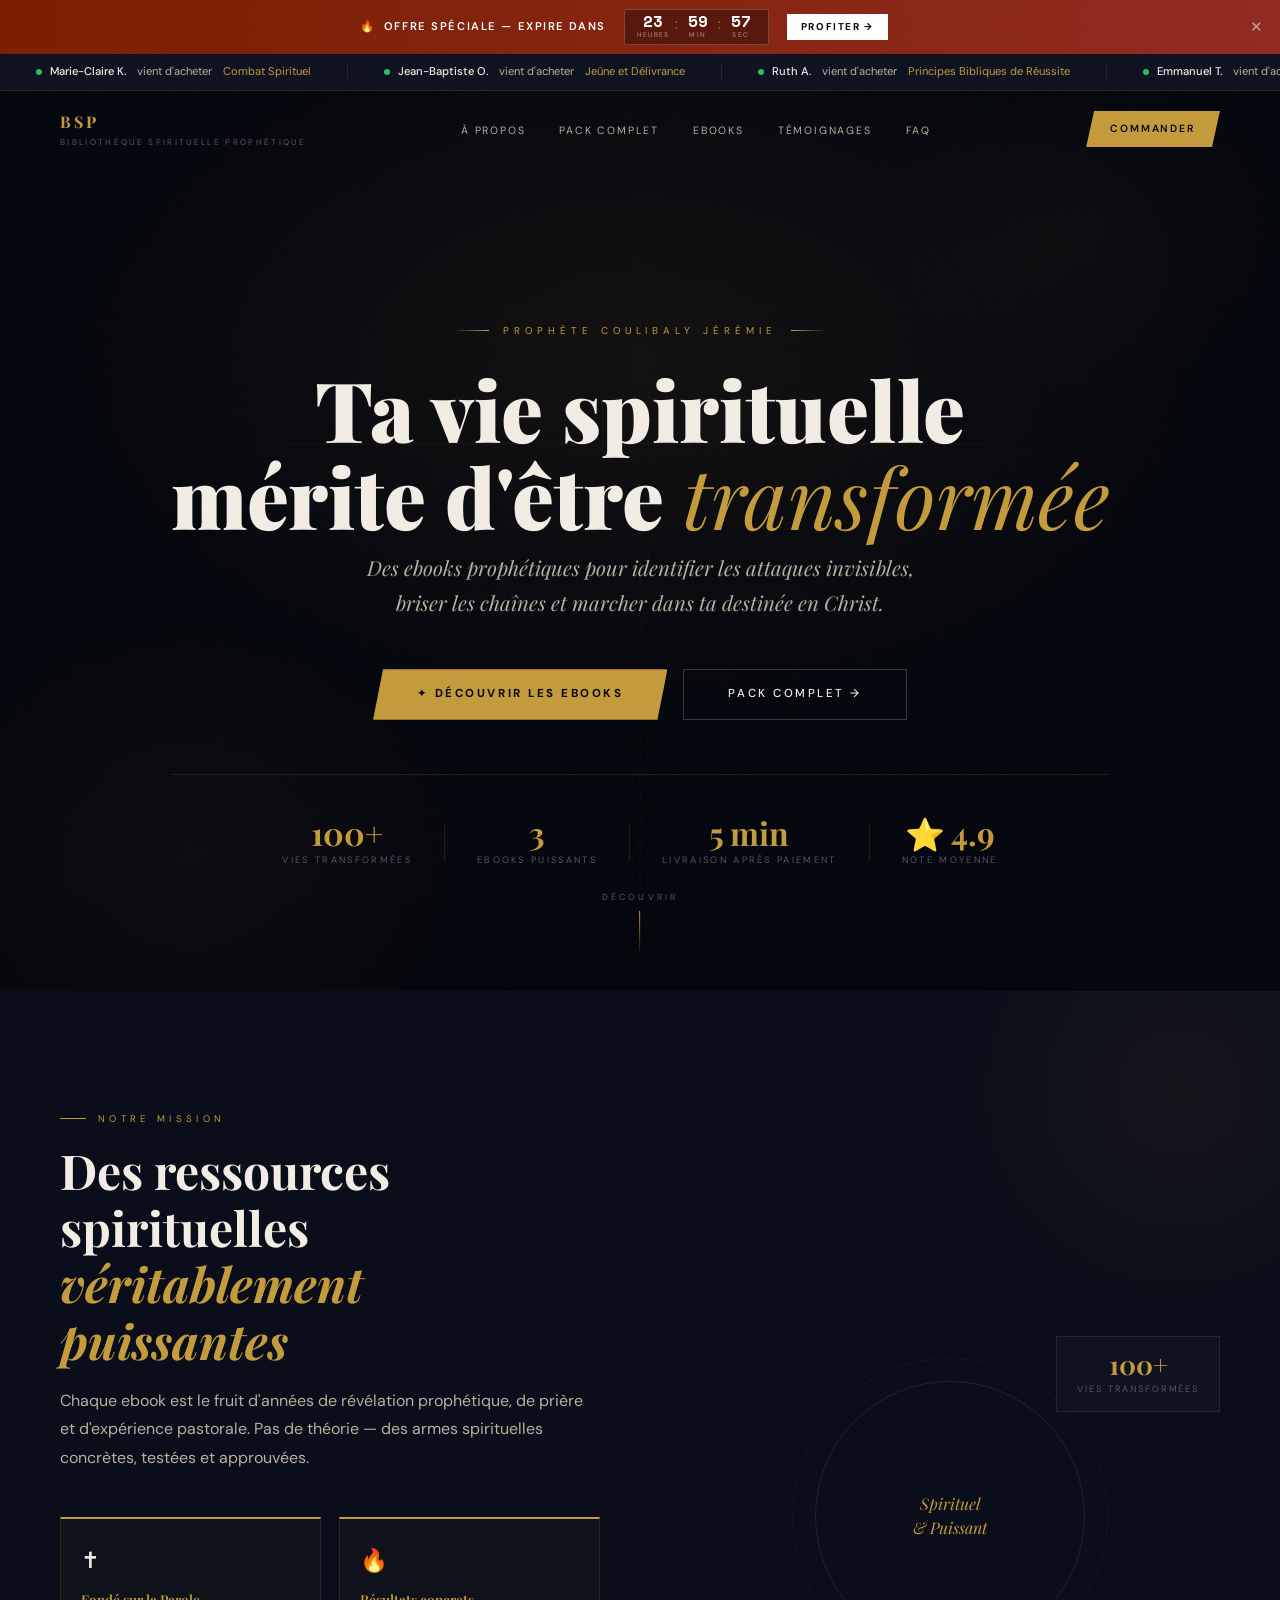
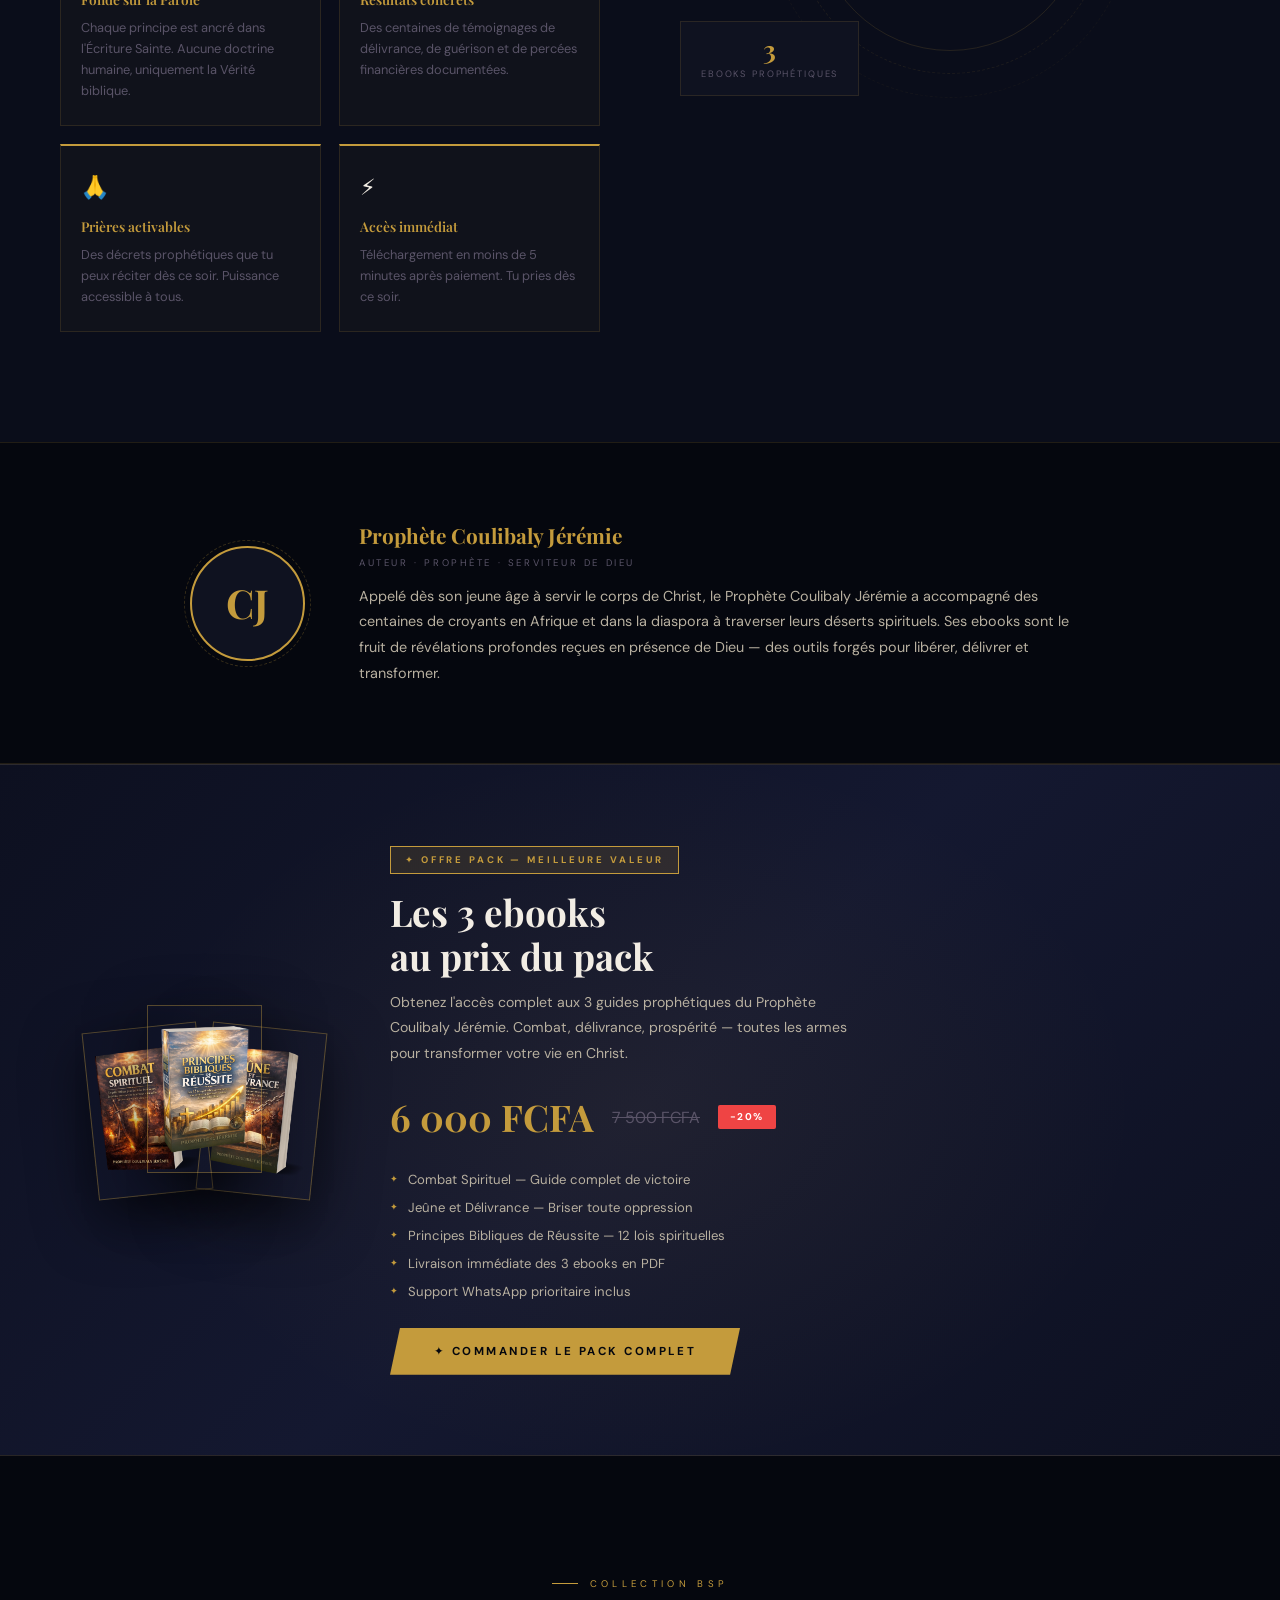
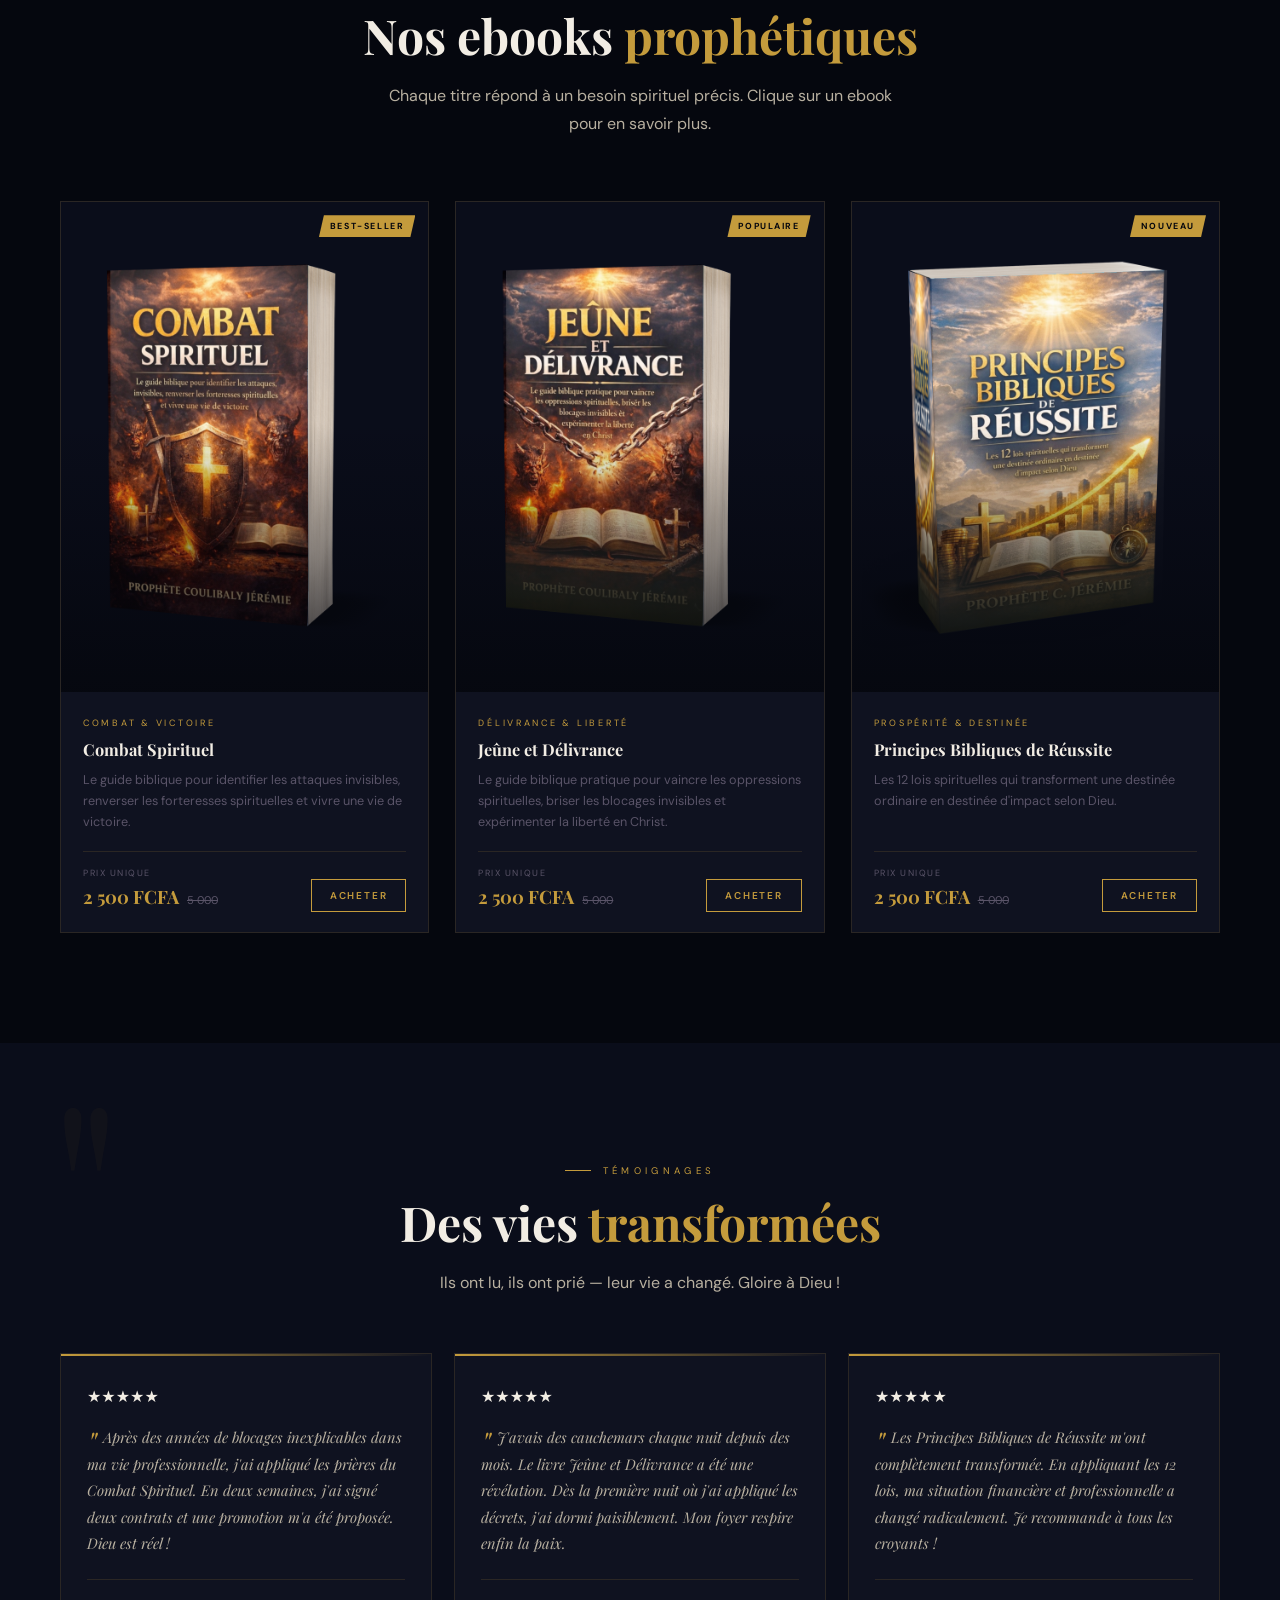
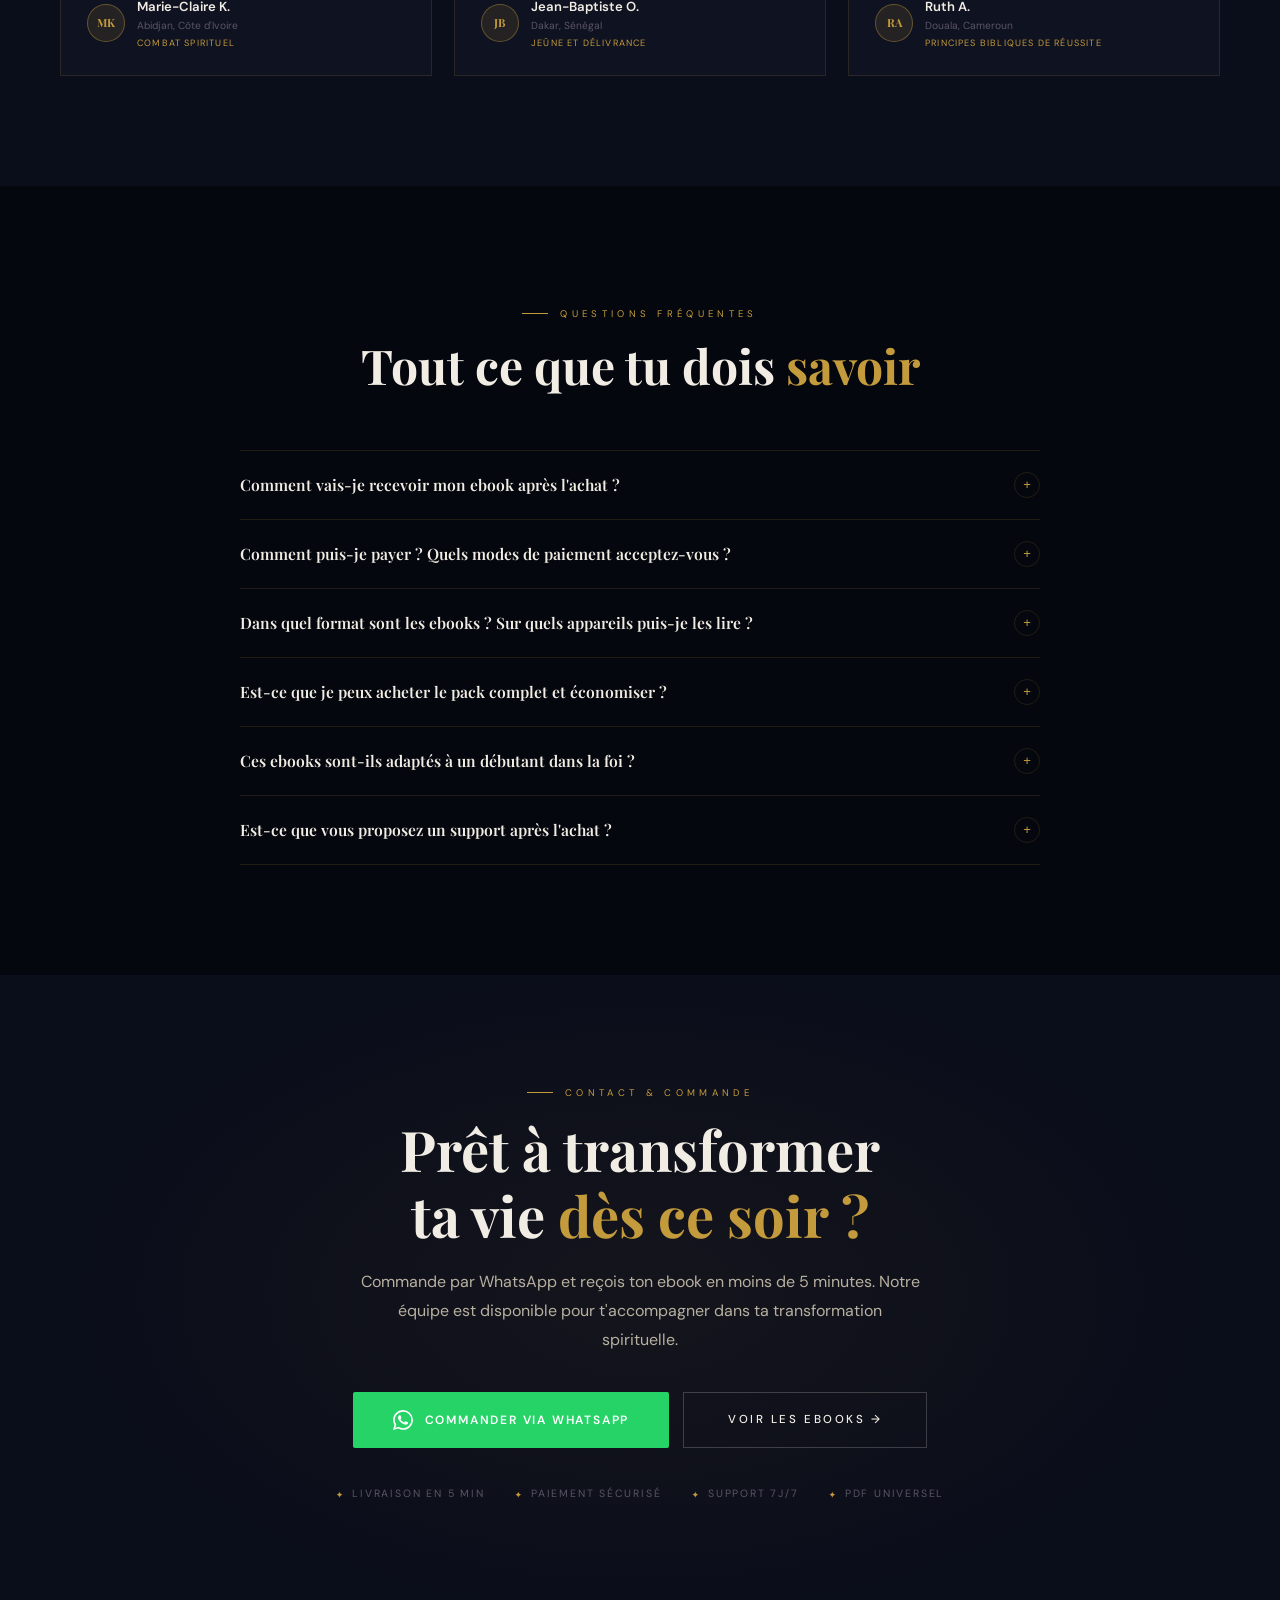
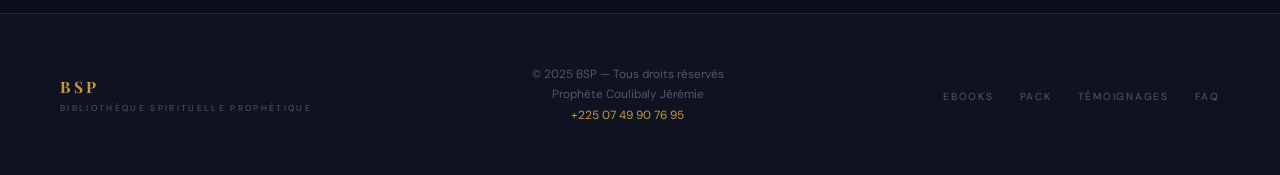
==== index.html @ 1977d9f4 "premier commit" ====
<!doctype html>
<html lang="fr">
  <head>
    <meta charset="UTF-8" />
    <meta name="viewport" content="width=device-width, initial-scale=1.0" />

    <!-- ═══ SEO PRIMAIRE ═══ -->
    <title>
      Ebooks Spirituels | Combat, Délivrance & Réussite — Prophète Coulibaly
      Jérémie
    </title>
    <meta
      name="description"
      content="Transformez votre vie spirituelle avec les ebooks prophétiques du Prophète Coulibaly Jérémie. Combat Spirituel, Jeûne et Délivrance, Principes Bibliques de Réussite. Livraison immédiate sur WhatsApp. À partir de 2 500 FCFA."
    />
    <meta
      name="keywords"
      content="ebook spirituel, combat spirituel, jeûne délivrance, prière délivrance, principes bibliques, réussite chrétienne, prophète Coulibaly Jérémie, ebook chrétien africain, délivrance spirituelle, forteresse spirituelle, BSP ebooks"
    />
    <meta name="author" content="Prophète Coulibaly Jérémie" />
    <meta name="robots" content="index, follow" />
    <meta name="theme-color" content="#C49B3C" />
    <link rel="canonical" href="https://bsp-ebooks.netlify.app/" />

    <!-- ═══ OPEN GRAPH (Facebook, WhatsApp, LinkedIn) ═══ -->
    <meta property="og:type" content="website" />
    <meta property="og:url" content="https://bsp-ebooks.netlify.app/" />
    <meta
      property="og:title"
      content="Ebooks Spirituels — Prophète Coulibaly Jérémie | BSP"
    />
    <meta
      property="og:description"
      content="Des ressources bibliques puissantes pour identifier les attaques invisibles, briser les chaînes et marcher dans votre destinée en Christ. À partir de 2 500 FCFA, livraison immédiate."
    />
    <meta
      property="og:image"
      content="https://bsp-ebooks.netlify.app/images/Combat_Spirituel.png"
    />
    <meta property="og:image:width" content="1200" />
    <meta property="og:image:height" content="630" />
    <meta property="og:locale" content="fr_FR" />
    <meta
      property="og:site_name"
      content="BSP — Bibliothèque Spirituelle Prophétique"
    />

    <!-- ═══ TWITTER CARD ═══ -->
    <meta name="twitter:card" content="summary_large_image" />
    <meta
      name="twitter:title"
      content="Ebooks Spirituels — Prophète Coulibaly Jérémie"
    />
    <meta
      name="twitter:description"
      content="Combat Spirituel, Jeûne et Délivrance, Principes Bibliques de Réussite. Transformez votre vie dès ce soir."
    />
    <meta
      name="twitter:image"
      content="https://bsp-ebooks.netlify.app/images/Combat_Spirituel.png"
    />

    <!-- ═══ SCHEMA.ORG — Données structurées (Google Rich Results) ═══ -->
    <script type="application/ld+json">
      {
        "@context": "https://schema.org",
        "@graph": [
          {
            "@type": "WebSite",
            "@id": "https://bsp-ebooks.netlify.app/#website",
            "url": "https://bsp-ebooks.netlify.app/",
            "name": "BSP — Bibliothèque Spirituelle Prophétique",
            "description": "Ebooks spirituels prophétiques par le Prophète Coulibaly Jérémie",
            "inLanguage": "fr"
          },
          {
            "@type": "Person",
            "@id": "https://bsp-ebooks.netlify.app/#author",
            "name": "Prophète Coulibaly Jérémie",
            "jobTitle": "Prophète, Auteur spirituel",
            "url": "https://bsp-ebooks.netlify.app/"
          },
          {
            "@type": "Product",
            "name": "Combat Spirituel",
            "description": "Le guide biblique pour identifier les attaques invisibles, renverser les forteresses spirituelles et vivre une vie de victoire.",
            "image": "https://bsp-ebooks.netlify.app/images/Combat_Spirituel.png",
            "author": { "@id": "https://bsp-ebooks.netlify.app/#author" },
            "offers": {
              "@type": "Offer",
              "price": "2500",
              "priceCurrency": "XOF",
              "availability": "https://schema.org/InStock",
              "seller": { "@id": "https://bsp-ebooks.netlify.app/#author" }
            },
            "aggregateRating": {
              "@type": "AggregateRating",
              "ratingValue": "4.9",
              "reviewCount": "47"
            }
          },
          {
            "@type": "Product",
            "name": "Jeûne et Délivrance",
            "description": "Le guide biblique pratique pour vaincre les oppressions spirituelles, briser les blocages invisibles et expérimenter la liberté en Christ.",
            "image": "https://bsp-ebooks.netlify.app/images/Jeune_et_D%C3%A9livrance.png",
            "author": { "@id": "https://bsp-ebooks.netlify.app/#author" },
            "offers": {
              "@type": "Offer",
              "price": "2500",
              "priceCurrency": "XOF",
              "availability": "https://schema.org/InStock",
              "seller": { "@id": "https://bsp-ebooks.netlify.app/#author" }
            },
            "aggregateRating": {
              "@type": "AggregateRating",
              "ratingValue": "4.9",
              "reviewCount": "38"
            }
          },
          {
            "@type": "Product",
            "name": "Principes Bibliques de Réussite",
            "description": "Les 12 lois spirituelles qui transforment une destinée ordinaire en destinée d'impact selon Dieu.",
            "image": "https://bsp-ebooks.netlify.app/images/Principes_Bibliques_de_Reussite.png",
            "author": { "@id": "https://bsp-ebooks.netlify.app/#author" },
            "offers": {
              "@type": "Offer",
              "price": "2500",
              "priceCurrency": "XOF",
              "availability": "https://schema.org/InStock",
              "seller": { "@id": "https://bsp-ebooks.netlify.app/#author" }
            },
            "aggregateRating": {
              "@type": "AggregateRating",
              "ratingValue": "4.8",
              "reviewCount": "29"
            }
          },
          {
            "@type": "FAQPage",
            "mainEntity": [
              {
                "@type": "Question",
                "name": "Comment vais-je recevoir mon ebook après l'achat ?",
                "acceptedAnswer": {
                  "@type": "Answer",
                  "text": "Après confirmation de votre paiement via WhatsApp, vous recevrez votre ebook au format PDF directement sur WhatsApp en moins de 5 minutes."
                }
              },
              {
                "@type": "Question",
                "name": "Comment puis-je payer ?",
                "acceptedAnswer": {
                  "@type": "Answer",
                  "text": "Nous acceptons les paiements via Mobile Money (MTN Money, Orange Money, Wave, Moov Money) et les virements bancaires. Contactez-nous sur WhatsApp au +225 07 49 90 76 95."
                }
              },
              {
                "@type": "Question",
                "name": "Dans quel format sont les ebooks ?",
                "acceptedAnswer": {
                  "@type": "Answer",
                  "text": "Tous nos ebooks sont au format PDF universel, lisibles sur smartphone, tablette ou ordinateur sans application spéciale."
                }
              },
              {
                "@type": "Question",
                "name": "Est-ce que je peux acheter le pack complet ?",
                "acceptedAnswer": {
                  "@type": "Answer",
                  "text": "Oui ! Notre Pack Complet regroupe les 3 ebooks au prix de 6 000 FCFA au lieu de 7 500 FCFA, soit 20% d'économie."
                }
              }
            ]
          }
        ]
      }
    </script>

    <!-- ═══ FAVICON (emoji fallback — remplace par un vrai favicon plus tard) ═══ -->
    <link
      rel="icon"
      href="data:image/svg+xml,<svg xmlns='http://www.w3.org/2000/svg' viewBox='0 0 100 100'><text y='.9em' font-size='90'>✝️</text></svg>"
    />

    <!-- ═══ PERFORMANCE ═══ -->
    <link rel="preconnect" href="https://fonts.googleapis.com" />
    <link rel="preconnect" href="https://fonts.gstatic.com" crossorigin />
    <link rel="dns-prefetch" href="https://wa.me" />
    <link rel="preload" href="images/Combat_Spirituel.png" as="image" />
    <link
      href="https://fonts.googleapis.com/css2?family=Playfair+Display:ital,wght@0,400;0,600;0,700;0,900;1,400;1,700&family=DM+Sans:ital,wght@0,300;0,400;0,500;0,600;1,300&family=Space+Mono:wght@400;700&display=swap"
      rel="stylesheet"
    />
    <link rel="stylesheet" href="style.css" />
  </head>
  <body>
    <!-- ══════════════════════════════
     URGENCY BANNER
══════════════════════════════ -->
    <div id="urgency-banner">
      <div class="banner-text">
        <span class="banner-flame">🔥</span>
        Offre spéciale — Expire dans
      </div>
      <div class="banner-timer">
        <div class="timer-unit">
          <span class="timer-digit" id="t-h">23</span>
          <span class="timer-label">heures</span>
        </div>
        <span class="timer-sep">:</span>
        <div class="timer-unit">
          <span class="timer-digit" id="t-m">59</span>
          <span class="timer-label">min</span>
        </div>
        <span class="timer-sep">:</span>
        <div class="timer-unit">
          <span class="timer-digit" id="t-s">59</span>
          <span class="timer-label">sec</span>
        </div>
      </div>
      <a href="#ebooks" class="banner-cta">Profiter →</a>
      <button class="banner-close" onclick="closeBanner()" aria-label="Fermer">
        ✕
      </button>
    </div>

    <!-- ══════════════════════════════
     SOCIAL PROOF TICKER
══════════════════════════════ -->
    <div id="social-ticker">
      <div class="ticker-track">
        <!-- repeated twice for infinite loop -->
        <div class="ticker-item">
          <span class="ticker-dot"></span
          ><span class="ticker-name">Marie-Claire K.</span>&nbsp;vient
          d'acheter&nbsp;<span class="ticker-book">Combat Spirituel</span>
        </div>
        <div class="ticker-item">
          <span class="ticker-dot"></span
          ><span class="ticker-name">Jean-Baptiste O.</span>&nbsp;vient
          d'acheter&nbsp;<span class="ticker-book">Jeûne et Délivrance</span>
        </div>
        <div class="ticker-item">
          <span class="ticker-dot"></span
          ><span class="ticker-name">Ruth A.</span>&nbsp;vient
          d'acheter&nbsp;<span class="ticker-book"
            >Principes Bibliques de Réussite</span
          >
        </div>
        <div class="ticker-item">
          <span class="ticker-dot"></span
          ><span class="ticker-name">Emmanuel T.</span>&nbsp;vient
          d'acheter&nbsp;<span class="ticker-book">Le Pack Complet</span>
        </div>
        <div class="ticker-item">
          <span class="ticker-dot"></span
          ><span class="ticker-name">Esther N.</span>&nbsp;vient
          d'acheter&nbsp;<span class="ticker-book">Combat Spirituel</span>
        </div>
        <div class="ticker-item">
          <span class="ticker-dot"></span
          ><span class="ticker-name">David M.</span>&nbsp;vient
          d'acheter&nbsp;<span class="ticker-book">Jeûne et Délivrance</span>
        </div>
        <div class="ticker-item">
          <span class="ticker-dot"></span
          ><span class="ticker-name">Abigail F.</span>&nbsp;vient
          d'acheter&nbsp;<span class="ticker-book"
            >Principes Bibliques de Réussite</span
          >
        </div>
        <div class="ticker-item">
          <span class="ticker-dot"></span
          ><span class="ticker-name">Samuel B.</span>&nbsp;vient
          d'acheter&nbsp;<span class="ticker-book">Le Pack Complet</span>
        </div>
        <!-- duplicate for seamless loop -->
        <div class="ticker-item">
          <span class="ticker-dot"></span
          ><span class="ticker-name">Marie-Claire K.</span>&nbsp;vient
          d'acheter&nbsp;<span class="ticker-book">Combat Spirituel</span>
        </div>
        <div class="ticker-item">
          <span class="ticker-dot"></span
          ><span class="ticker-name">Jean-Baptiste O.</span>&nbsp;vient
          d'acheter&nbsp;<span class="ticker-book">Jeûne et Délivrance</span>
        </div>
        <div class="ticker-item">
          <span class="ticker-dot"></span
          ><span class="ticker-name">Ruth A.</span>&nbsp;vient
          d'acheter&nbsp;<span class="ticker-book"
            >Principes Bibliques de Réussite</span
          >
        </div>
        <div class="ticker-item">
          <span class="ticker-dot"></span
          ><span class="ticker-name">Emmanuel T.</span>&nbsp;vient
          d'acheter&nbsp;<span class="ticker-book">Le Pack Complet</span>
        </div>
        <div class="ticker-item">
          <span class="ticker-dot"></span
          ><span class="ticker-name">Esther N.</span>&nbsp;vient
          d'acheter&nbsp;<span class="ticker-book">Combat Spirituel</span>
        </div>
        <div class="ticker-item">
          <span class="ticker-dot"></span
          ><span class="ticker-name">David M.</span>&nbsp;vient
          d'acheter&nbsp;<span class="ticker-book">Jeûne et Délivrance</span>
        </div>
        <div class="ticker-item">
          <span class="ticker-dot"></span
          ><span class="ticker-name">Abigail F.</span>&nbsp;vient
          d'acheter&nbsp;<span class="ticker-book"
            >Principes Bibliques de Réussite</span
          >
        </div>
        <div class="ticker-item">
          <span class="ticker-dot"></span
          ><span class="ticker-name">Samuel B.</span>&nbsp;vient
          d'acheter&nbsp;<span class="ticker-book">Le Pack Complet</span>
        </div>
      </div>
    </div>

    <!-- ══════════════════════════════
     NAVIGATION
══════════════════════════════ -->
    <nav id="navbar">
      <a href="#" class="nav-logo">
        <span class="nav-logo-main">BSP</span>
        <span class="nav-logo-sub">Bibliothèque Spirituelle Prophétique</span>
      </a>
      <ul class="nav-links">
        <li><a href="#about">À propos</a></li>
        <li><a href="#bundle">Pack complet</a></li>
        <li><a href="#ebooks">Ebooks</a></li>
        <li><a href="#testimonials">Témoignages</a></li>
        <li><a href="#faq">FAQ</a></li>
      </ul>
      <a
        href="https://wa.me/2250749907695?text=Bonjour%20Proph%C3%A8te%20!%20Je%20suis%20int%C3%A9ress%C3%A9(e)%20par%20vos%20ebooks."
        target="_blank"
        class="nav-cta"
        >Commander</a
      >
      <div class="hamburger" onclick="toggleMenu()" aria-label="Menu">
        <span></span><span></span><span></span>
      </div>
    </nav>

    <!-- Mobile Menu -->
    <div id="mobile-menu">
      <button class="menu-close" onclick="closeMenu()">✕</button>
      <a href="#about" onclick="closeMenu()">À propos</a>
      <a href="#bundle" onclick="closeMenu()">Pack complet</a>
      <a href="#ebooks" onclick="closeMenu()">Ebooks</a>
      <a href="#testimonials" onclick="closeMenu()">Témoignages</a>
      <a href="#faq" onclick="closeMenu()">FAQ</a>
      <a
        href="https://wa.me/2250749907695"
        target="_blank"
        onclick="closeMenu()"
        class="btn-primary"
        style="clip-path: none; border-radius: 2px; margin-top: 8px"
      >
        Commander via WhatsApp
      </a>
    </div>

    <!-- ══════════════════════════════
     HERO
══════════════════════════════ -->
    <section id="hero">
      <div class="hero-bg"></div>
      <div class="hero-grid"></div>
      <div class="hero-cross"></div>

      <div class="hero-content">
        <div class="hero-eyebrow">Prophète Coulibaly Jérémie</div>

        <h1 class="hero-title">
          Ta vie spirituelle<br />
          mérite d'être <em>transformée</em>
        </h1>

        <p class="hero-subtitle">
          Des ebooks prophétiques pour identifier les attaques invisibles,<br />
          briser les chaînes et marcher dans ta destinée en Christ.
        </p>

        <div class="hero-actions">
          <a href="#ebooks" class="btn-primary">✦ Découvrir les ebooks</a>
          <a href="#bundle" class="btn-outline">Pack complet →</a>
        </div>

        <div class="hero-proof">
          <div class="proof-item">
            <span class="proof-num">100+</span>
            <span class="proof-label">Vies transformées</span>
          </div>
          <div class="proof-div"></div>
          <div class="proof-item">
            <span class="proof-num">3</span>
            <span class="proof-label">Ebooks puissants</span>
          </div>
          <div class="proof-div"></div>
          <div class="proof-item">
            <span class="proof-num">5 min</span>
            <span class="proof-label">Livraison après paiement</span>
          </div>
          <div class="proof-div"></div>
          <div class="proof-item">
            <span class="proof-num">⭐ 4.9</span>
            <span class="proof-label">Note moyenne</span>
          </div>
        </div>
      </div>

      <div class="hero-scroll">
        <span>Découvrir</span>
        <div class="scroll-line"></div>
      </div>
    </section>

    <!-- ══════════════════════════════
     ABOUT
══════════════════════════════ -->
    <section id="about">
      <div class="about-grid">
        <div>
          <div class="section-eyebrow reveal">Notre Mission</div>
          <h2 class="section-title reveal reveal-delay-1">
            Des ressources spirituelles<br />
            <em style="font-style: italic; color: var(--gold)"
              >véritablement puissantes</em
            >
          </h2>
          <p class="section-desc reveal reveal-delay-2">
            Chaque ebook est le fruit d'années de révélation prophétique, de
            prière et d'expérience pastorale. Pas de théorie — des armes
            spirituelles concrètes, testées et approuvées.
          </p>

          <div class="about-features">
            <div class="about-card reveal reveal-delay-1">
              <span class="about-card-icon">✝️</span>
              <h4>Fondé sur la Parole</h4>
              <p>
                Chaque principe est ancré dans l'Écriture Sainte. Aucune
                doctrine humaine, uniquement la Vérité biblique.
              </p>
            </div>
            <div class="about-card reveal reveal-delay-2">
              <span class="about-card-icon">🔥</span>
              <h4>Résultats concrets</h4>
              <p>
                Des centaines de témoignages de délivrance, de guérison et de
                percées financières documentées.
              </p>
            </div>
            <div class="about-card reveal reveal-delay-3">
              <span class="about-card-icon">🙏</span>
              <h4>Prières activables</h4>
              <p>
                Des décrets prophétiques que tu peux réciter dès ce soir.
                Puissance accessible à tous.
              </p>
            </div>
            <div class="about-card reveal reveal-delay-4">
              <span class="about-card-icon">⚡</span>
              <h4>Accès immédiat</h4>
              <p>
                Téléchargement en moins de 5 minutes après paiement. Tu pries
                dès ce soir.
              </p>
            </div>
          </div>
        </div>

        <div class="about-visual reveal reveal-delay-2">
          <div class="about-orb">
            <div class="about-orb-inner">Spirituel<br />&amp; Puissant</div>
          </div>
          <div class="about-stat" style="top: 40px; right: 0">
            <span class="about-stat-num">100+</span>
            <span class="about-stat-label">Vies transformées</span>
          </div>
          <div class="about-stat" style="bottom: 40px; left: 0">
            <span class="about-stat-num">3</span>
            <span class="about-stat-label">Ebooks prophétiques</span>
          </div>
        </div>
      </div>
    </section>

    <!-- ══════════════════════════════
     AUTHOR
══════════════════════════════ -->
    <section id="author">
      <div class="author-inner reveal">
        <div class="author-avatar-wrap">
          <span class="author-avatar-initial">CJ</span>
        </div>
        <div class="author-text">
          <h3>Prophète Coulibaly Jérémie</h3>
          <div class="author-role">Auteur · Prophète · Serviteur de Dieu</div>
          <p>
            Appelé dès son jeune âge à servir le corps de Christ, le Prophète
            Coulibaly Jérémie a accompagné des centaines de croyants en Afrique
            et dans la diaspora à traverser leurs déserts spirituels. Ses ebooks
            sont le fruit de révélations profondes reçues en présence de Dieu —
            des outils forgés pour libérer, délivrer et transformer.
          </p>
        </div>
      </div>
    </section>

    <!-- ══════════════════════════════
     BUNDLE — PACK COMPLET
══════════════════════════════ -->
    <section id="bundle">
      <div class="bundle-inner">
        <div class="bundle-books reveal">
          <div class="bundle-book">
            <img src="images/Combat_Spirituel.png" alt="Combat Spirituel" />
          </div>
          <div class="bundle-book">
            <img
              src="images/Principes_Bibliques_de_Reussite.png"
              alt="Principes Bibliques de Réussite"
            />
          </div>
          <div class="bundle-book">
            <img
              src="images/Jeune_et_Délivrance.png"
              alt="Jeûne et Délivrance"
            />
          </div>
        </div>

        <div class="bundle-content reveal reveal-delay-2">
          <div class="bundle-badge">✦ Offre Pack — Meilleure valeur</div>
          <h2 class="bundle-title">Les 3 ebooks<br />au prix du pack</h2>
          <p class="bundle-desc">
            Obtenez l'accès complet aux 3 guides prophétiques du Prophète
            Coulibaly Jérémie. Combat, délivrance, prospérité — toutes les armes
            pour transformer votre vie en Christ.
          </p>

          <div class="bundle-pricing">
            <span class="bundle-price-new">6 000 FCFA</span>
            <span class="bundle-price-old">7 500 FCFA</span>
            <span class="bundle-saving">−20%</span>
          </div>

          <div class="bundle-includes">
            <div class="bundle-inc-item">
              Combat Spirituel — Guide complet de victoire
            </div>
            <div class="bundle-inc-item">
              Jeûne et Délivrance — Briser toute oppression
            </div>
            <div class="bundle-inc-item">
              Principes Bibliques de Réussite — 12 lois spirituelles
            </div>
            <div class="bundle-inc-item">
              Livraison immédiate des 3 ebooks en PDF
            </div>
            <div class="bundle-inc-item">
              Support WhatsApp prioritaire inclus
            </div>
          </div>

          <button class="btn-primary" onclick="buyBundle()">
            ✦ Commander le Pack Complet
          </button>
        </div>
      </div>
    </section>

    <!-- ══════════════════════════════
     EBOOKS / PRODUCTS
══════════════════════════════ -->
    <section id="ebooks">
      <div class="products-header reveal">
        <div class="section-eyebrow">Collection BSP</div>
        <h2 class="section-title">
          Nos ebooks <span class="gold">prophétiques</span>
        </h2>
        <p class="section-desc">
          Chaque titre répond à un besoin spirituel précis. Clique sur un ebook
          pour en savoir plus.
        </p>
      </div>

      <div class="products-grid">
        <!-- BOOK 1 -->
        <div class="product-card reveal reveal-delay-1" onclick="openModal(0)">
          <div class="product-badge">Best-seller</div>
          <div class="product-cover">
            <img
              src="images/Combat_Spirituel.png"
              alt="Combat Spirituel — ebook prophétique par le Prophète Coulibaly Jérémie"
              loading="lazy"
            />
            <div class="product-cover-overlay"></div>
          </div>
          <div class="product-info">
            <div class="product-category">Combat &amp; Victoire</div>
            <h3 class="product-name">Combat Spirituel</h3>
            <p class="product-desc">
              Le guide biblique pour identifier les attaques invisibles,
              renverser les forteresses spirituelles et vivre une vie de
              victoire.
            </p>
            <div class="product-footer">
              <div>
                <span class="price-label">Prix unique</span>
                <span class="price-value"
                  >2 500 FCFA <span class="price-old">5 000</span></span
                >
              </div>
              <button
                class="btn-buy"
                onclick="
                  event.stopPropagation();
                  openPayment(0);
                "
              >
                Acheter
              </button>
            </div>
          </div>
        </div>

        <!-- BOOK 2 -->
        <div class="product-card reveal reveal-delay-2" onclick="openModal(1)">
          <div class="product-badge">Populaire</div>
          <div class="product-cover">
            <img
              src="images/Jeune_et_Délivrance.png"
              alt="Jeûne et Délivrance — ebook biblique de délivrance spirituelle par le Prophète Coulibaly Jérémie"
              loading="lazy"
            />
            <div class="product-cover-overlay"></div>
          </div>
          <div class="product-info">
            <div class="product-category">Délivrance &amp; Liberté</div>
            <h3 class="product-name">Jeûne et Délivrance</h3>
            <p class="product-desc">
              Le guide biblique pratique pour vaincre les oppressions
              spirituelles, briser les blocages invisibles et expérimenter la
              liberté en Christ.
            </p>
            <div class="product-footer">
              <div>
                <span class="price-label">Prix unique</span>
                <span class="price-value"
                  >2 500 FCFA <span class="price-old">5 000</span></span
                >
              </div>
              <button
                class="btn-buy"
                onclick="
                  event.stopPropagation();
                  openPayment(1);
                "
              >
                Acheter
              </button>
            </div>
          </div>
        </div>

        <!-- BOOK 3 -->
        <div class="product-card reveal reveal-delay-3" onclick="openModal(2)">
          <div class="product-badge">Nouveau</div>
          <div class="product-cover">
            <img
              src="images/Principes_Bibliques_de_Reussite.png"
              alt="Principes Bibliques de Réussite — 12 lois spirituelles par le Prophète Coulibaly Jérémie"
              loading="lazy"
            />
            <div class="product-cover-overlay"></div>
          </div>
          <div class="product-info">
            <div class="product-category">Prospérité &amp; Destinée</div>
            <h3 class="product-name">Principes Bibliques de Réussite</h3>
            <p class="product-desc">
              Les 12 lois spirituelles qui transforment une destinée ordinaire
              en destinée d'impact selon Dieu.
            </p>
            <div class="product-footer">
              <div>
                <span class="price-label">Prix unique</span>
                <span class="price-value"
                  >2 500 FCFA <span class="price-old">5 000</span></span
                >
              </div>
              <button
                class="btn-buy"
                onclick="
                  event.stopPropagation();
                  openPayment(2);
                "
              >
                Acheter
              </button>
            </div>
          </div>
        </div>
      </div>
    </section>

    <!-- ══════════════════════════════
     TESTIMONIALS
══════════════════════════════ -->
    <section id="testimonials">
      <div class="testimonials-header reveal">
        <div class="section-eyebrow">Témoignages</div>
        <h2 class="section-title">
          Des vies <span class="gold">transformées</span>
        </h2>
        <p class="section-desc" style="margin: 0 auto; text-align: center">
          Ils ont lu, ils ont prié — leur vie a changé. Gloire à Dieu !
        </p>
      </div>

      <div class="testimonials-grid">
        <div class="testimonial-card reveal reveal-delay-1">
          <div class="testimonial-stars">★★★★★</div>
          <p class="testimonial-text">
            Après des années de blocages inexplicables dans ma vie
            professionnelle, j'ai appliqué les prières du Combat Spirituel. En
            deux semaines, j'ai signé deux contrats et une promotion m'a été
            proposée. Dieu est réel !
          </p>
          <div class="testimonial-author">
            <div class="author-avatar">MK</div>
            <div>
              <div class="author-name">Marie-Claire K.</div>
              <div class="author-location">Abidjan, Côte d'Ivoire</div>
              <div class="author-book">Combat Spirituel</div>
            </div>
          </div>
        </div>

        <div class="testimonial-card reveal reveal-delay-2">
          <div class="testimonial-stars">★★★★★</div>
          <p class="testimonial-text">
            J'avais des cauchemars chaque nuit depuis des mois. Le livre Jeûne
            et Délivrance a été une révélation. Dès la première nuit où j'ai
            appliqué les décrets, j'ai dormi paisiblement. Mon foyer respire
            enfin la paix.
          </p>
          <div class="testimonial-author">
            <div class="author-avatar">JB</div>
            <div>
              <div class="author-name">Jean-Baptiste O.</div>
              <div class="author-location">Dakar, Sénégal</div>
              <div class="author-book">Jeûne et Délivrance</div>
            </div>
          </div>
        </div>

        <div class="testimonial-card reveal reveal-delay-3">
          <div class="testimonial-stars">★★★★★</div>
          <p class="testimonial-text">
            Les Principes Bibliques de Réussite m'ont complètement transformée.
            En appliquant les 12 lois, ma situation financière et
            professionnelle a changé radicalement. Je recommande à tous les
            croyants !
          </p>
          <div class="testimonial-author">
            <div class="author-avatar">RA</div>
            <div>
              <div class="author-name">Ruth A.</div>
              <div class="author-location">Douala, Cameroun</div>
              <div class="author-book">Principes Bibliques de Réussite</div>
            </div>
          </div>
        </div>
      </div>
    </section>

    <!-- ══════════════════════════════
     FAQ
══════════════════════════════ -->
    <section id="faq">
      <div class="faq-header reveal">
        <div class="section-eyebrow">Questions fréquentes</div>
        <h2 class="section-title">
          Tout ce que tu dois <span class="gold">savoir</span>
        </h2>
      </div>

      <div class="faq-grid">
        <div class="faq-item">
          <button class="faq-trigger">
            <span class="faq-q"
              >Comment vais-je recevoir mon ebook après l'achat ?</span
            >
            <span class="faq-icon">+</span>
          </button>
          <div class="faq-answer">
            <p>
              Après confirmation de votre paiement via WhatsApp, vous recevrez
              votre ebook au format PDF directement sur WhatsApp en moins de 5
              minutes. Vous pourrez le télécharger et le lire immédiatement sur
              votre téléphone, tablette ou ordinateur.
            </p>
          </div>
        </div>

        <div class="faq-item">
          <button class="faq-trigger">
            <span class="faq-q"
              >Comment puis-je payer ? Quels modes de paiement acceptez-vous
              ?</span
            >
            <span class="faq-icon">+</span>
          </button>
          <div class="faq-answer">
            <p>
              Nous acceptons actuellement les paiements via Mobile Money (MTN
              Money, Orange Money, Wave, Moov Money) et les virements bancaires.
              Contactez-nous sur WhatsApp au +225 07 49 90 76 95 pour finaliser
              votre commande selon votre pays.
            </p>
          </div>
        </div>

        <div class="faq-item">
          <button class="faq-trigger">
            <span class="faq-q"
              >Dans quel format sont les ebooks ? Sur quels appareils puis-je
              les lire ?</span
            >
            <span class="faq-icon">+</span>
          </button>
          <div class="faq-answer">
            <p>
              Tous nos ebooks sont au format PDF universel. Vous pouvez les lire
              sur n'importe quel appareil : smartphone Android ou iPhone,
              tablette, ordinateur Windows ou Mac. Aucune application spéciale
              n'est requise — le PDF s'ouvre avec n'importe quel lecteur
              gratuit.
            </p>
          </div>
        </div>

        <div class="faq-item">
          <button class="faq-trigger">
            <span class="faq-q"
              >Est-ce que je peux acheter le pack complet et économiser ?</span
            >
            <span class="faq-icon">+</span>
          </button>
          <div class="faq-answer">
            <p>
              Oui ! Notre Pack Complet regroupe les 3 ebooks (Combat Spirituel +
              Jeûne et Délivrance + Principes Bibliques de Réussite) au prix de
              6 000 FCFA au lieu de 7 500 FCFA — soit 20% d'économie. C'est
              l'offre la plus avantageuse pour une transformation spirituelle
              complète.
            </p>
          </div>
        </div>

        <div class="faq-item">
          <button class="faq-trigger">
            <span class="faq-q"
              >Ces ebooks sont-ils adaptés à un débutant dans la foi ?</span
            >
            <span class="faq-icon">+</span>
          </button>
          <div class="faq-answer">
            <p>
              Absolument. Le Prophète Coulibaly Jérémie a écrit ces guides de
              manière accessible à tous — que vous soyez nouveau dans la foi ou
              croyant depuis des années. Chaque ebook explique clairement les
              concepts bibliques et propose des prières et actions concrètes
              applicables immédiatement.
            </p>
          </div>
        </div>

        <div class="faq-item">
          <button class="faq-trigger">
            <span class="faq-q"
              >Est-ce que vous proposez un support après l'achat ?</span
            >
            <span class="faq-icon">+</span>
          </button>
          <div class="faq-answer">
            <p>
              Oui. Nous sommes disponibles 7 jours sur 7 via WhatsApp au +225 07
              49 90 76 95 pour répondre à vos questions. De plus, en achetant un
              ebook, vous rejoignez notre communauté de prière où nous
              partageons régulièrement des contenus spirituels complémentaires.
            </p>
          </div>
        </div>
      </div>
    </section>

    <!-- ══════════════════════════════
     CONTACT CTA
══════════════════════════════ -->
    <section id="contact">
      <div class="contact-content">
        <div
          class="section-eyebrow"
          style="justify-content: center; display: flex"
        >
          Contact &amp; Commande
        </div>
        <h2 class="contact-title reveal">
          Prêt à transformer<br />ta vie <span class="gold">dès ce soir ?</span>
        </h2>
        <p class="contact-subtitle reveal">
          Commande par WhatsApp et reçois ton ebook en moins de 5 minutes. Notre
          équipe est disponible pour t'accompagner dans ta transformation
          spirituelle.
        </p>
        <div class="contact-actions reveal">
          <a
            href="https://wa.me/2250749907695?text=Bonjour%20Proph%C3%A8te%20!%20%F0%9F%99%8F%0AJe%20souhaite%20commander%20un%20ebook.%20Pouvez-vous%20m'aider%20?"
            target="_blank"
            class="btn-whatsapp"
          >
            <svg width="20" height="20" viewBox="0 0 24 24" fill="currentColor">
              <path
                d="M17.472 14.382c-.297-.149-1.758-.867-2.03-.967-.273-.099-.471-.148-.67.15-.197.297-.767.966-.94 1.164-.173.199-.347.223-.644.075-.297-.15-1.255-.463-2.39-1.475-.883-.788-1.48-1.761-1.653-2.059-.173-.297-.018-.458.13-.606.134-.133.298-.347.446-.52.149-.174.198-.298.298-.497.099-.198.05-.371-.025-.52-.075-.149-.669-1.612-.916-2.207-.242-.579-.487-.5-.669-.51-.173-.008-.371-.01-.57-.01-.198 0-.52.074-.792.372-.272.297-1.04 1.016-1.04 2.479 0 1.462 1.065 2.875 1.213 3.074.149.198 2.096 3.2 5.077 4.487.709.306 1.262.489 1.694.625.712.227 1.36.195 1.871.118.571-.085 1.758-.719 2.006-1.413.248-.694.248-1.289.173-1.413-.074-.124-.272-.198-.57-.347m-5.421 7.403h-.004a9.87 9.87 0 01-5.031-1.378l-.361-.214-3.741.982.998-3.648-.235-.374a9.86 9.86 0 01-1.51-5.26c.001-5.45 4.436-9.884 9.888-9.884 2.64 0 5.122 1.03 6.988 2.898a9.825 9.825 0 012.893 6.994c-.003 5.45-4.437 9.884-9.885 9.884m8.413-18.297A11.815 11.815 0 0012.05 0C5.495 0 .16 5.335.157 11.892c0 2.096.547 4.142 1.588 5.945L.057 24l6.305-1.654a11.882 11.882 0 005.683 1.448h.005c6.554 0 11.89-5.335 11.893-11.893a11.821 11.821 0 00-3.48-8.413z"
              />
            </svg>
            Commander via WhatsApp
          </a>
          <a href="#ebooks" class="btn-outline">Voir les ebooks →</a>
        </div>
        <div class="contact-promise reveal">
          <span class="promise-item">Livraison en 5 min</span>
          <span class="promise-item">Paiement sécurisé</span>
          <span class="promise-item">Support 7j/7</span>
          <span class="promise-item">PDF universel</span>
        </div>
      </div>
    </section>

    <!-- ══════════════════════════════
     FOOTER
══════════════════════════════ -->
    <footer>
      <div class="footer-inner">
        <div>
          <span class="footer-logo-main">BSP</span>
          <span class="footer-logo-sub"
            >Bibliothèque Spirituelle Prophétique</span
          >
        </div>
        <p class="footer-text">
          © 2025 BSP — Tous droits réservés<br />
          Prophète Coulibaly Jérémie<br />
          <a
            href="https://wa.me/2250749907695"
            target="_blank"
            style="color: var(--gold); text-decoration: none"
            >+225 07 49 90 76 95</a
          >
        </p>
        <ul class="footer-links">
          <li><a href="#ebooks">Ebooks</a></li>
          <li><a href="#bundle">Pack</a></li>
          <li><a href="#testimonials">Témoignages</a></li>
          <li><a href="#faq">FAQ</a></li>
        </ul>
      </div>
    </footer>

    <!-- ══════════════════════════════
     PRODUCT MODAL
══════════════════════════════ -->
    <div class="modal-overlay" id="productModal" onclick="closeModal(event)">
      <div class="modal" onclick="event.stopPropagation()">
        <div class="modal-close-bar">
          <button onclick="closeModal('force')">✕ Fermer</button>
        </div>
        <div id="modalContent"></div>
      </div>
    </div>

    <!-- ══════════════════════════════
     PAYMENT MODAL
══════════════════════════════ -->
    <div class="pay-modal-overlay" id="payModal" onclick="closePayModal(event)">
      <div class="pay-modal" onclick="event.stopPropagation()">
        <div class="pay-modal-icon">🔐</div>
        <div class="pay-modal-title">Finaliser votre achat</div>
        <div class="pay-modal-desc" id="payDesc">
          Choisissez votre mode de paiement préféré.
        </div>
        <div class="pay-options">
          <div class="pay-option" onclick="confirmPayment('whatsapp')">
            <div class="pay-option-icon">💬</div>
            <div>
              <div class="pay-option-name">Payer via WhatsApp</div>
              <div class="pay-option-note">
                Contactez-nous — ebook reçu en moins de 5 min
              </div>
            </div>
            <span
              style="color: var(--gold); margin-left: auto; font-size: 1.1rem"
              >→</span
            >
          </div>
          <div
            class="pay-option"
            style="opacity: 0.55; cursor: not-allowed"
            title="Bientôt disponible"
          >
            <div class="pay-option-icon">📱</div>
            <div>
              <div class="pay-option-name">
                Mobile Money (MTN / Orange / Wave)
              </div>
              <div class="pay-option-note">
                Paiement automatique — bientôt disponible
              </div>
            </div>
            <span style="color: var(--muted); margin-left: auto">⏳</span>
          </div>
        </div>
        <button class="pay-close" onclick="closePayModal('force')">
          Annuler
        </button>
      </div>
    </div>

    <!-- ══════════════════════════════
     SUCCESS MODAL
══════════════════════════════ -->
    <div class="success-modal-overlay" id="successModal">
      <div class="success-modal">
        <div class="success-circle">✝️</div>
        <h2 class="success-title">Béni par ta décision !</h2>
        <p class="success-desc">
          Tu vas être redirigé vers WhatsApp pour finaliser ta commande.<br />
          Notre équipe te répondra en moins de 5 minutes. Gloire à Dieu ! 🙏
        </p>
        <a
          id="whatsappLink"
          href="#"
          target="_blank"
          class="btn-primary"
          style="
            display: inline-block;
            margin-bottom: 18px;
            clip-path: none;
            border-radius: 2px;
          "
          onclick="closeSuccessModal()"
        >
          ✦ Ouvrir WhatsApp maintenant
        </a>
        <br />
        <button
          onclick="closeSuccessModal()"
          class="pay-close"
          style="margin-top: 10px"
        >
          Retour au site
        </button>
      </div>
    </div>

    <script src="main.js"></script>
  </body>
</html>
---- style.css ----
@import url('https://fonts.googleapis.com/css2?family=Playfair+Display:ital,wght@0,400;0,600;0,700;0,900;1,400;1,700&family=DM+Sans:ital,wght@0,300;0,400;0,500;0,600;1,300&family=Space+Mono:wght@400;700&display=swap');

*,*::before,*::after{margin:0;padding:0;box-sizing:border-box}
html{scroll-behavior:smooth}

:root{
  --midnight:#05070E;--deep:#0A0D1A;--panel:#0F1220;--panel2:#141728;
  --gold:#C49B3C;--gold-l:#E8C86A;--gold-p:#F5E4A8;
  --gold-dim:rgba(196,155,60,.12);--gold-glow:rgba(196,155,60,.25);
  --border:rgba(196,155,60,.15);--border-h:rgba(196,155,60,.4);
  --ivory:#F2EDE4;--ivory-dim:#B8B0A0;--muted:#5A5468;
  --green:#22C55E;--red:#EF4444;
  --font-title:'Playfair Display',Georgia,serif;
  --font-body:'DM Sans',system-ui,sans-serif;
  --font-mono:'Space Mono',monospace;
  --ease:cubic-bezier(.25,.46,.45,.94);
  --spring:cubic-bezier(.34,1.56,.64,1);
}

body{background:var(--midnight);color:var(--ivory);font-family:var(--font-body);overflow-x:hidden;line-height:1.6}
::-webkit-scrollbar{width:3px}::-webkit-scrollbar-track{background:var(--deep)}::-webkit-scrollbar-thumb{background:var(--gold)}
.gold{color:var(--gold)}

body::after{
  content:'';position:fixed;inset:0;pointer-events:none;z-index:9998;
  background-image:url("data:image/svg+xml,%3Csvg viewBox='0 0 512 512' xmlns='http://www.w3.org/2000/svg'%3E%3Cfilter id='n'%3E%3CfeTurbulence type='fractalNoise' baseFrequency='0.75' numOctaves='4' stitchTiles='stitch'/%3E%3C/filter%3E%3Crect width='100%25' height='100%25' filter='url(%23n)' opacity='0.05'/%3E%3C/svg%3E");
  opacity:.28;
}

/* ANIMATIONS */
@keyframes fadeUp{from{opacity:0;transform:translateY(28px)}to{opacity:1;transform:translateY(0)}}
@keyframes fadeIn{from{opacity:0}to{opacity:1}}
@keyframes pulse{0%,100%{opacity:1}50%{opacity:.4}}
@keyframes rotateSlow{from{transform:rotate(0deg)}to{transform:rotate(360deg)}}
@keyframes glow{0%,100%{box-shadow:0 0 20px rgba(196,155,60,.12)}50%{box-shadow:0 0 50px rgba(196,155,60,.3)}}
@keyframes ticker{0%{transform:translateX(0)}100%{transform:translateX(-50%)}}
@keyframes shimmer{0%{background-position:-200% center}100%{background-position:200% center}}
@keyframes slideDown{from{transform:translateY(-100%)}to{transform:translateY(0)}}
@keyframes bannerShimmer{
  0%,100%{background-position:0% 50%}
  50%{background-position:100% 50%}
}

.reveal{opacity:0;transform:translateY(30px);transition:opacity .7s var(--ease),transform .7s var(--ease)}
.reveal.visible{opacity:1;transform:translateY(0)}
.reveal-delay-1{transition-delay:.1s}
.reveal-delay-2{transition-delay:.22s}
.reveal-delay-3{transition-delay:.34s}
.reveal-delay-4{transition-delay:.46s}

/* URGENCY BANNER */
#urgency-banner{
  position:fixed;top:0;left:0;right:0;z-index:2000;
  background:linear-gradient(270deg,#7B1E00,#C0392B,#922B21,#7B1E00);
  background-size:300% 300%;
  animation:slideDown .5s var(--ease) both,bannerShimmer 5s ease infinite .5s;
  padding:9px 48px 9px 16px;
  display:flex;align-items:center;justify-content:center;gap:18px;flex-wrap:wrap;
  /* height tracked via JS → --banner-h */
}
.banner-text{
  font-size:.7rem;font-weight:600;letter-spacing:.14em;
  text-transform:uppercase;color:#fff;
  display:flex;align-items:center;gap:8px;
}
.banner-timer{
  display:flex;align-items:center;gap:5px;
  background:rgba(0,0,0,.35);border:1px solid rgba(255,255,255,.2);
  padding:3px 12px;border-radius:2px;
}
.timer-unit{display:flex;flex-direction:column;align-items:center;min-width:30px}
.timer-digit{font-family:var(--font-mono);font-size:1rem;font-weight:700;color:#fff;line-height:1}
.timer-label{font-size:.42rem;letter-spacing:.2em;text-transform:uppercase;color:rgba(255,255,255,.55);margin-top:1px}
.timer-sep{font-size:.9rem;color:rgba(255,255,255,.4);margin-bottom:5px}
.banner-cta{
  font-size:.62rem;font-weight:700;letter-spacing:.16em;
  text-transform:uppercase;color:var(--midnight);
  background:#fff;padding:5px 14px;text-decoration:none;
  white-space:nowrap;transition:background .2s;
}
.banner-cta:hover{background:var(--gold-p)}
.banner-close{
  position:absolute;right:13px;background:none;border:none;
  color:rgba(255,255,255,.55);font-size:.95rem;cursor:pointer;
  line-height:1;transition:color .2s;padding:4px;
}
.banner-close:hover{color:#fff}

/* SOCIAL PROOF TICKER */
#social-ticker{
  background:var(--panel);border-bottom:1px solid var(--border);
  overflow:hidden;padding:9px 0;
  position:relative;z-index:900;
  /* JS sets margin-top = banner height so ticker sits right below it */
  margin-top:var(--banner-h, 37px);
  transition:margin-top .35s var(--ease);
}
.ticker-track{
  display:flex;width:max-content;
  animation:ticker 35s linear infinite;
}
.ticker-item{
  display:flex;align-items:center;gap:8px;
  padding:0 36px;font-size:.7rem;
  color:var(--ivory-dim);white-space:nowrap;
  border-right:1px solid var(--border);
}
.ticker-dot{width:6px;height:6px;border-radius:50%;background:var(--green);flex-shrink:0;animation:pulse 2s infinite}
.ticker-name{color:var(--ivory);font-weight:500}
.ticker-book{color:var(--gold)}

/* NAV */
nav{
  position:fixed;top:var(--nav-top, 74px);left:0;right:0;z-index:1000;
  padding:18px 60px;
  display:flex;justify-content:space-between;align-items:center;
  transition:top .35s var(--ease), padding .4s var(--ease), background .4s var(--ease), border .4s var(--ease);
}
nav.scrolled{
  top:0 !important;
  background:rgba(5,7,14,.97);
  backdrop-filter:blur(24px);
  padding:13px 60px;
  border-bottom:1px solid var(--border);
}
nav.no-banner{ top:var(--ticker-h, 37px) !important; }
.nav-logo{text-decoration:none}
.nav-logo-main{
  font-family:var(--font-title);font-weight:700;font-size:1rem;
  letter-spacing:.2em;color:var(--gold);text-transform:uppercase;display:block;
}
.nav-logo-sub{font-size:.52rem;letter-spacing:.28em;text-transform:uppercase;color:var(--muted);margin-top:1px;display:block}
.nav-links{display:flex;align-items:center;gap:34px;list-style:none}
.nav-links a{
  font-size:.66rem;letter-spacing:.17em;text-transform:uppercase;
  color:var(--ivory-dim);text-decoration:none;transition:color .3s;position:relative;
}
.nav-links a::after{
  content:'';position:absolute;bottom:-3px;left:0;
  width:0;height:1px;background:var(--gold);transition:width .35s var(--ease);
}
.nav-links a:hover{color:var(--gold-l)}
.nav-links a:hover::after{width:100%}
.nav-cta{
  font-size:.65rem;font-weight:600;letter-spacing:.18em;
  text-transform:uppercase;color:var(--midnight);background:var(--gold);
  padding:10px 24px;text-decoration:none;transition:all .3s var(--ease);
  clip-path:polygon(8px 0%,100% 0%,calc(100% - 8px) 100%,0% 100%);
}
.nav-cta:hover{background:var(--gold-l);transform:translateY(-1px)}
.hamburger{display:none;flex-direction:column;gap:5px;cursor:pointer;padding:4px}
.hamburger span{width:22px;height:1px;background:var(--gold);transition:all .3s}
#mobile-menu{
  display:none;position:fixed;inset:0;
  background:rgba(5,7,14,.98);z-index:1500;
  flex-direction:column;align-items:center;justify-content:center;gap:30px;
}
#mobile-menu.open{display:flex}
#mobile-menu a{font-family:var(--font-title);font-size:1.9rem;color:var(--ivory);text-decoration:none;transition:color .3s}
#mobile-menu a:hover{color:var(--gold)}
.menu-close{position:absolute;top:22px;right:26px;background:none;border:none;color:var(--ivory-dim);font-size:1.5rem;cursor:pointer}

/* HERO */
#hero{
  min-height:100vh;padding:var(--hero-pad, 200px) 60px 100px;
  position:relative;display:flex;align-items:center;justify-content:center;overflow:hidden;
  transition:padding .35s var(--ease);
}
.hero-bg{
  position:absolute;inset:0;
  background:
    radial-gradient(ellipse 70% 60% at 50% 30%,rgba(196,155,60,.07) 0%,transparent 65%),
    radial-gradient(ellipse 40% 50% at 15% 85%,rgba(196,155,60,.04) 0%,transparent 55%),
    radial-gradient(ellipse 30% 35% at 85% 15%,rgba(196,155,60,.03) 0%,transparent 55%);
}
.hero-grid{
  position:absolute;inset:0;
  background-image:linear-gradient(rgba(196,155,60,.03) 1px,transparent 1px),linear-gradient(90deg,rgba(196,155,60,.03) 1px,transparent 1px);
  background-size:72px 72px;
  mask-image:radial-gradient(ellipse 75% 75% at 50% 50%,black 0%,transparent 75%);
}
.hero-cross{position:absolute;top:50%;left:50%;transform:translate(-50%,-50%);width:700px;height:700px;opacity:.022;pointer-events:none}
.hero-cross::before{content:'';position:absolute;width:2px;height:100%;top:0;left:50%;background:var(--gold);transform:translateX(-50%)}
.hero-cross::after{content:'';position:absolute;width:100%;height:2px;top:36%;left:0;background:var(--gold)}
.hero-content{position:relative;z-index:2;max-width:980px;text-align:center}
.hero-eyebrow{
  display:inline-flex;align-items:center;gap:14px;
  font-size:.62rem;letter-spacing:.5em;text-transform:uppercase;color:var(--gold);margin-bottom:26px;
  opacity:0;animation:fadeUp .8s .2s var(--ease) forwards;
}
.hero-eyebrow::before,.hero-eyebrow::after{content:'';display:block;width:36px;height:1px;background:linear-gradient(to right,transparent,var(--gold))}
.hero-eyebrow::after{background:linear-gradient(to left,transparent,var(--gold))}
.hero-title{
  font-family:var(--font-title);font-size:clamp(2.6rem,6.5vw,5.4rem);
  font-weight:900;line-height:1.05;color:var(--ivory);margin-bottom:10px;
  opacity:0;animation:fadeUp .9s .35s var(--ease) forwards;
}
.hero-title em{font-style:italic;color:var(--gold);font-weight:400}
.hero-subtitle{
  font-family:var(--font-title);font-size:clamp(1rem,2.2vw,1.28rem);
  font-weight:400;font-style:italic;color:var(--ivory-dim);
  line-height:1.75;max-width:620px;margin:0 auto 48px;
  opacity:0;animation:fadeUp .9s .5s var(--ease) forwards;
}
.hero-actions{
  display:flex;gap:16px;justify-content:center;flex-wrap:wrap;
  opacity:0;animation:fadeUp .9s .65s var(--ease) forwards;
}
.hero-proof{
  display:flex;justify-content:center;align-items:center;
  gap:32px;flex-wrap:wrap;
  margin-top:54px;padding-top:42px;border-top:1px solid var(--border);
  opacity:0;animation:fadeUp .9s .8s var(--ease) forwards;
}
.proof-item{display:flex;flex-direction:column;align-items:center;gap:4px}
.proof-num{font-family:var(--font-title);font-size:2rem;font-weight:700;color:var(--gold);line-height:1}
.proof-label{font-size:.58rem;letter-spacing:.25em;text-transform:uppercase;color:var(--muted)}
.proof-div{width:1px;height:38px;background:var(--border)}
.hero-scroll{
  position:absolute;bottom:34px;left:50%;transform:translateX(-50%);
  display:flex;flex-direction:column;align-items:center;gap:7px;
  opacity:0;animation:fadeIn 1s 1.4s forwards;
}
.hero-scroll span{font-size:.55rem;letter-spacing:.35em;text-transform:uppercase;color:var(--muted)}
.scroll-line{width:1px;height:46px;background:linear-gradient(to bottom,var(--gold),transparent);animation:pulse 2.5s ease-in-out infinite}

/* BUTTONS */
.btn-primary{
  display:inline-flex;align-items:center;gap:10px;
  background:var(--gold);color:var(--midnight);
  font-family:var(--font-body);font-size:.72rem;font-weight:700;
  letter-spacing:.22em;text-transform:uppercase;
  padding:16px 44px;border:none;cursor:pointer;text-decoration:none;
  transition:all .35s var(--ease);
  clip-path:polygon(10px 0%,100% 0%,calc(100% - 10px) 100%,0% 100%);
  position:relative;overflow:hidden;
}
.btn-primary::before{
  content:'';position:absolute;top:0;left:-100%;width:100%;height:100%;
  background:linear-gradient(90deg,transparent,rgba(255,255,255,.25),transparent);
  transition:left .5s;
}
.btn-primary:hover::before{left:100%}
.btn-primary:hover{background:var(--gold-l);transform:translateY(-2px);box-shadow:0 16px 48px rgba(196,155,60,.4)}
.btn-outline{
  display:inline-flex;align-items:center;gap:10px;
  background:transparent;color:var(--ivory);
  font-family:var(--font-body);font-size:.72rem;font-weight:500;
  letter-spacing:.22em;text-transform:uppercase;
  padding:15px 44px;border:1px solid rgba(247,243,236,.2);
  cursor:pointer;text-decoration:none;transition:all .35s var(--ease);
}
.btn-outline:hover{border-color:var(--gold);color:var(--gold)}
.btn-whatsapp{
  display:inline-flex;align-items:center;gap:12px;
  background:#25D366;color:#fff;
  font-family:var(--font-body);font-size:.75rem;font-weight:600;
  letter-spacing:.15em;text-transform:uppercase;
  padding:18px 40px;border:none;cursor:pointer;
  text-decoration:none;transition:all .35s var(--ease);border-radius:2px;
}
.btn-whatsapp:hover{background:#1ebc57;transform:translateY(-2px);box-shadow:0 12px 32px rgba(37,211,102,.35)}
.btn-buy{
  background:transparent;border:1px solid var(--gold);color:var(--gold);
  font-family:var(--font-body);font-size:.62rem;font-weight:600;
  letter-spacing:.18em;text-transform:uppercase;
  padding:9px 18px;cursor:pointer;transition:all .3s var(--ease);white-space:nowrap;
}
.btn-buy:hover{background:var(--gold);color:var(--midnight)}

/* SECTION BASE */
section{padding:110px 60px}
.section-eyebrow{
  display:inline-flex;align-items:center;gap:12px;
  font-size:.6rem;letter-spacing:.45em;text-transform:uppercase;
  color:var(--gold);margin-bottom:16px;
}
.section-eyebrow::before{content:'';display:block;width:26px;height:1px;background:var(--gold)}
.section-title{font-family:var(--font-title);font-size:clamp(1.9rem,3.8vw,3rem);font-weight:700;line-height:1.18;margin-bottom:18px}
.section-desc{font-size:1rem;color:var(--ivory-dim);max-width:540px;line-height:1.8}

/* ABOUT */
#about{background:var(--deep);position:relative;overflow:hidden}
#about::before{
  content:'';position:absolute;top:-150px;right:-150px;
  width:500px;height:500px;border-radius:50%;
  background:radial-gradient(circle,rgba(196,155,60,.06) 0%,transparent 70%);
}
.about-grid{display:grid;grid-template-columns:1fr 1fr;gap:80px;align-items:center;max-width:1200px;margin:0 auto}
.about-features{display:grid;grid-template-columns:1fr 1fr;gap:18px;margin-top:44px}
.about-card{
  padding:24px 20px;background:rgba(196,155,60,.03);
  border:1px solid var(--border);border-top:2px solid var(--gold);
  transition:all .35s var(--ease);
}
.about-card:hover{border-color:var(--border-h);border-top-color:var(--gold-l);transform:translateY(-4px);background:rgba(196,155,60,.06)}
.about-card-icon{font-size:1.4rem;margin-bottom:10px;display:block}
.about-card h4{font-family:var(--font-title);font-size:.85rem;font-weight:600;color:var(--gold);margin-bottom:6px}
.about-card p{font-size:.8rem;color:var(--muted);line-height:1.65}
.about-visual{position:relative;height:440px;display:flex;align-items:center;justify-content:center}
.about-orb{
  width:270px;height:270px;border-radius:50%;border:1px solid var(--border);
  display:flex;align-items:center;justify-content:center;
  animation:rotateSlow 25s linear infinite;position:relative;
}
.about-orb::before{content:'';position:absolute;inset:-24px;border-radius:50%;border:1px dashed rgba(196,155,60,.1)}
.about-orb::after{content:'';position:absolute;inset:-48px;border-radius:50%;border:1px dashed rgba(196,155,60,.05)}
.about-orb-inner{font-family:var(--font-title);font-size:1rem;font-style:italic;color:var(--gold);text-align:center;line-height:1.5}
.about-stat{
  position:absolute;background:var(--panel);border:1px solid var(--border);
  padding:14px 20px;text-align:center;animation:glow 4s ease-in-out infinite;
}
.about-stat-num{font-family:var(--font-title);font-size:1.65rem;font-weight:700;color:var(--gold);display:block;line-height:1}
.about-stat-label{font-size:.58rem;letter-spacing:.2em;text-transform:uppercase;color:var(--muted);margin-top:4px;display:block}

/* AUTHOR */
#author{padding:76px 60px;background:var(--midnight);border-top:1px solid var(--border);border-bottom:1px solid var(--border)}
.author-inner{max-width:900px;margin:0 auto;display:flex;align-items:center;gap:54px}
.author-avatar-wrap{
  flex-shrink:0;width:115px;height:115px;border-radius:50%;
  border:2px solid var(--gold);display:flex;align-items:center;justify-content:center;
  background:var(--panel);position:relative;
}
.author-avatar-wrap::before{content:'';position:absolute;inset:-8px;border-radius:50%;border:1px dashed rgba(196,155,60,.25)}
.author-avatar-initial{font-family:var(--font-title);font-size:2.5rem;font-weight:700;color:var(--gold)}
.author-text h3{font-family:var(--font-title);font-size:1.3rem;font-weight:700;color:var(--gold);margin-bottom:3px}
.author-role{font-size:.6rem;letter-spacing:.27em;text-transform:uppercase;color:var(--muted);margin-bottom:13px}
.author-text p{font-size:.9rem;color:var(--ivory-dim);line-height:1.8}

/* BUNDLE */
#bundle{
  background:linear-gradient(135deg,#0D1020 0%,#141830 50%,#0D1020 100%);
  border-top:1px solid var(--border);border-bottom:1px solid var(--border);
  padding:80px 60px;position:relative;overflow:hidden;
}
#bundle::before{
  content:'';position:absolute;inset:0;
  background:radial-gradient(ellipse 60% 80% at 50% 50%,rgba(196,155,60,.07) 0%,transparent 65%);
}
.bundle-inner{max-width:1100px;margin:0 auto;display:flex;align-items:center;gap:70px;position:relative}
.bundle-books{display:flex;flex-shrink:0;position:relative;width:230px;height:210px}
.bundle-book{
  position:absolute;width:115px;height:168px;
  border:1px solid var(--border-h);overflow:hidden;
  box-shadow:0 20px 60px rgba(0,0,0,.6);
}
.bundle-book img{width:100%;height:100%;object-fit:cover;object-position:center;display:block}
.bundle-book:nth-child(1){left:0;top:22px;transform:rotate(-6deg);z-index:1}
.bundle-book:nth-child(2){left:57px;top:0;transform:rotate(0deg);z-index:3}
.bundle-book:nth-child(3){left:114px;top:22px;transform:rotate(6deg);z-index:2}
.bundle-content{flex:1}
.bundle-badge{
  display:inline-flex;align-items:center;gap:8px;
  background:rgba(196,155,60,.14);border:1px solid var(--gold);
  color:var(--gold);font-size:.6rem;font-weight:700;
  letter-spacing:.3em;text-transform:uppercase;padding:5px 14px;margin-bottom:16px;
}
.bundle-title{font-family:var(--font-title);font-size:clamp(1.6rem,3vw,2.3rem);font-weight:700;line-height:1.2;margin-bottom:12px}
.bundle-desc{font-size:.88rem;color:var(--ivory-dim);line-height:1.8;margin-bottom:22px;max-width:480px}
.bundle-pricing{display:flex;align-items:center;gap:18px;margin-bottom:22px;flex-wrap:wrap}
.bundle-price-new{font-family:var(--font-title);font-size:2.3rem;font-weight:700;color:var(--gold)}
.bundle-price-old{font-size:1rem;color:var(--muted);text-decoration:line-through}
.bundle-saving{background:var(--red);color:#fff;font-size:.62rem;font-weight:700;letter-spacing:.14em;text-transform:uppercase;padding:4px 12px;border-radius:2px}
.bundle-includes{display:flex;flex-direction:column;gap:7px;margin-bottom:26px}
.bundle-inc-item{display:flex;align-items:center;gap:10px;font-size:.82rem;color:var(--ivory-dim)}
.bundle-inc-item::before{content:'✦';color:var(--gold);font-size:.58rem;flex-shrink:0}

/* PRODUCTS */
#ebooks{background:var(--midnight)}
.products-header{text-align:center;max-width:700px;margin:0 auto 62px}
.products-header .section-eyebrow{justify-content:center}
.products-header .section-desc{margin:0 auto;text-align:center}
.products-grid{display:grid;grid-template-columns:repeat(3,1fr);gap:26px;max-width:1200px;margin:0 auto}
.product-card{
  background:var(--panel);border:1px solid var(--border);
  cursor:pointer;transition:all .4s var(--ease);
  position:relative;overflow:hidden;display:flex;flex-direction:column;
}
.product-card::after{
  content:'';position:absolute;inset:0;
  background:linear-gradient(135deg,rgba(196,155,60,.05) 0%,transparent 60%);
  opacity:0;transition:opacity .4s;
}
.product-card:hover{border-color:var(--border-h);transform:translateY(-8px);box-shadow:0 32px 80px rgba(0,0,0,.5),0 0 0 1px rgba(196,155,60,.15)}
.product-card:hover::after{opacity:1}
.product-badge{
  position:absolute;top:13px;right:13px;z-index:10;
  background:var(--gold);color:var(--midnight);
  font-size:.55rem;font-weight:700;letter-spacing:.18em;text-transform:uppercase;
  padding:4px 11px;clip-path:polygon(5px 0%,100% 0%,calc(100% - 5px) 100%,0% 100%);
}
.product-cover{width:100%;aspect-ratio:3/4;position:relative;overflow:hidden;background:var(--deep)}
.product-cover img{width:100%;height:100%;object-fit:cover;object-position:center;transition:transform .6s var(--ease);display:block}
.product-card:hover .product-cover img{transform:scale(1.05)}
.product-cover-overlay{position:absolute;inset:0;background:linear-gradient(to top,rgba(5,7,14,.88) 0%,transparent 55%);pointer-events:none}
.product-info{padding:24px 22px 20px;flex:1;display:flex;flex-direction:column}
.product-category{font-size:.57rem;letter-spacing:.3em;text-transform:uppercase;color:var(--gold);margin-bottom:7px}
.product-name{font-family:var(--font-title);font-size:1.02rem;font-weight:700;line-height:1.35;color:var(--ivory);margin-bottom:9px}
.product-desc{font-size:.79rem;color:var(--muted);line-height:1.7;flex:1;margin-bottom:18px}
.product-footer{display:flex;align-items:flex-end;justify-content:space-between;gap:10px;border-top:1px solid var(--border);padding-top:14px}
.price-label{font-size:.56rem;letter-spacing:.17em;text-transform:uppercase;color:var(--muted);display:block;margin-bottom:2px}
.price-value{font-family:var(--font-title);font-size:1.15rem;font-weight:700;color:var(--gold)}
.price-old{font-size:.7rem;color:var(--muted);text-decoration:line-through;font-weight:400;margin-left:4px;font-family:var(--font-body)}

/* TESTIMONIALS */
#testimonials{background:var(--deep);position:relative}
#testimonials::before{
  content:'"';position:absolute;top:20px;left:50px;
  font-family:var(--font-title);font-size:15rem;
  color:rgba(196,155,60,.04);line-height:1;pointer-events:none;
}
.testimonials-header{text-align:center;max-width:600px;margin:0 auto 56px}
.testimonials-header .section-eyebrow{justify-content:center}
.testimonials-grid{display:grid;grid-template-columns:repeat(3,1fr);gap:22px;max-width:1200px;margin:0 auto}
.testimonial-card{
  background:var(--panel);border:1px solid var(--border);
  padding:30px 26px 24px;position:relative;transition:all .4s var(--ease);
}
.testimonial-card::before{content:'';position:absolute;top:0;left:0;right:0;height:2px;background:linear-gradient(90deg,var(--gold),transparent)}
.testimonial-card:hover{border-color:var(--border-h);transform:translateY(-4px)}
.testimonial-stars{display:flex;gap:3px;margin-bottom:14px}
.star{color:var(--gold);font-size:.85rem}
.testimonial-text{
  font-family:var(--font-title);font-size:.92rem;
  font-style:italic;color:var(--ivory-dim);line-height:1.8;margin-bottom:22px;
}
.testimonial-text::before{content:'"';color:var(--gold);font-size:2rem;line-height:.5;vertical-align:-.4em;margin-right:3px}
.testimonial-author{display:flex;align-items:center;gap:12px;padding-top:16px;border-top:1px solid var(--border)}
.author-avatar{
  width:38px;height:38px;border-radius:50%;
  background:var(--gold-dim);border:1px solid var(--border-h);
  display:flex;align-items:center;justify-content:center;
  font-family:var(--font-title);font-weight:700;font-size:.7rem;color:var(--gold);flex-shrink:0;
}
.author-name{font-weight:600;font-size:.82rem;color:var(--ivory)}
.author-location{font-size:.64rem;color:var(--muted);margin-top:1px}
.author-book{font-size:.57rem;letter-spacing:.13em;color:var(--gold);margin-top:2px;text-transform:uppercase}

/* FAQ */
#faq{background:var(--midnight);position:relative}
.faq-header{text-align:center;max-width:600px;margin:0 auto 56px}
.faq-header .section-eyebrow{justify-content:center}
.faq-grid{max-width:800px;margin:0 auto;display:flex;flex-direction:column}
.faq-item{border-bottom:1px solid var(--border);overflow:hidden}
.faq-item:first-child{border-top:1px solid var(--border)}
.faq-trigger{
  width:100%;background:none;border:none;
  display:flex;align-items:center;justify-content:space-between;gap:20px;
  padding:21px 0;cursor:pointer;text-align:left;
}
.faq-trigger:hover .faq-q{color:var(--gold-l)}
.faq-q{font-family:var(--font-title);font-size:.98rem;font-weight:600;color:var(--ivory);line-height:1.4;transition:color .3s}
.faq-icon{
  width:26px;height:26px;flex-shrink:0;border:1px solid var(--border);border-radius:50%;
  display:flex;align-items:center;justify-content:center;
  color:var(--gold);font-size:.82rem;transition:all .35s var(--ease);
}
.faq-item.open .faq-icon{background:var(--gold);color:var(--midnight);border-color:var(--gold);transform:rotate(45deg)}
.faq-answer{max-height:0;overflow:hidden;transition:max-height .4s var(--ease),padding .3s}
.faq-item.open .faq-answer{max-height:300px}
.faq-answer p{font-size:.88rem;color:var(--ivory-dim);line-height:1.8;padding-bottom:20px}

/* CONTACT */
#contact{background:var(--deep);position:relative;overflow:hidden}
#contact::before{
  content:'';position:absolute;inset:0;
  background:radial-gradient(ellipse 70% 80% at 50% 50%,rgba(196,155,60,.055) 0%,transparent 65%);
}
.contact-content{position:relative;text-align:center;max-width:780px;margin:0 auto}
.contact-title{font-family:var(--font-title);font-size:clamp(2rem,4.5vw,3.5rem);font-weight:700;line-height:1.18;margin-bottom:20px}
.contact-subtitle{font-size:1rem;color:var(--ivory-dim);line-height:1.8;max-width:560px;margin:0 auto 38px}
.contact-actions{display:flex;gap:14px;justify-content:center;flex-wrap:wrap;margin-bottom:38px}
.contact-promise{display:flex;justify-content:center;gap:30px;flex-wrap:wrap}
.promise-item{display:flex;align-items:center;gap:7px;font-size:.66rem;letter-spacing:.17em;text-transform:uppercase;color:var(--muted)}
.promise-item::before{content:'✦';color:var(--gold);font-size:.57rem}

/* FOOTER */
footer{background:var(--panel);border-top:1px solid var(--border);padding:50px 60px}
.footer-inner{max-width:1200px;margin:0 auto;display:flex;justify-content:space-between;align-items:center;flex-wrap:wrap;gap:22px}
.footer-logo-main{font-family:var(--font-title);font-size:.98rem;font-weight:700;letter-spacing:.18em;color:var(--gold);text-transform:uppercase;display:block}
.footer-logo-sub{font-size:.54rem;letter-spacing:.27em;text-transform:uppercase;color:var(--muted);margin-top:3px;display:block}
.footer-text{font-size:.74rem;color:var(--muted);line-height:1.7;text-align:center}
.footer-links{display:flex;gap:26px;list-style:none}
.footer-links a{font-size:.64rem;letter-spacing:.17em;text-transform:uppercase;color:var(--muted);text-decoration:none;transition:color .3s}
.footer-links a:hover{color:var(--gold)}

/* MODALS */
.modal-overlay{
  position:fixed;inset:0;background:rgba(5,7,14,.92);
  backdrop-filter:blur(14px);z-index:5000;
  display:none;align-items:center;justify-content:center;padding:24px;
}
.modal-overlay.active{display:flex}
.modal{background:var(--panel);border:1px solid var(--border);max-width:780px;width:100%;max-height:90vh;overflow-y:auto;position:relative}
.modal-close-bar{
  position:sticky;top:0;display:flex;justify-content:flex-end;
  padding:13px 17px;background:var(--panel);border-bottom:1px solid var(--border);z-index:10;
}
.modal-close-bar button{
  background:none;border:1px solid var(--border);color:var(--ivory-dim);
  font-size:.66rem;letter-spacing:.2em;text-transform:uppercase;
  padding:6px 14px;cursor:pointer;transition:all .3s;
}
.modal-close-bar button:hover{border-color:var(--gold);color:var(--gold)}
.modal-cover-img{width:100%;aspect-ratio:16/7;object-fit:cover;object-position:center top;display:block;filter:brightness(.8)}
.modal-main{padding:30px 36px 36px}
.modal-eyebrow{font-size:.58rem;letter-spacing:.36em;text-transform:uppercase;color:var(--gold);margin-bottom:7px}
.modal-title{font-family:var(--font-title);font-size:1.6rem;font-weight:700;line-height:1.3;margin-bottom:13px}
.modal-desc{font-size:.9rem;color:var(--ivory-dim);line-height:1.8;margin-bottom:26px}
.modal-section{margin-bottom:24px}
.modal-section h4{
  font-family:var(--font-title);font-size:.8rem;letter-spacing:.12em;
  text-transform:uppercase;color:var(--gold);margin-bottom:11px;
  display:flex;align-items:center;gap:10px;
}
.modal-section h4::after{content:'';flex:1;height:1px;background:var(--border)}
.modal-list{list-style:none;display:flex;flex-direction:column;gap:8px}
.modal-list li{font-size:.84rem;color:var(--ivory-dim);line-height:1.6;padding-left:18px;position:relative}
.modal-list li::before{content:'✦';position:absolute;left:0;color:var(--gold);font-size:.57rem;top:3px}
.modal-footer{
  display:flex;align-items:center;justify-content:space-between;gap:16px;
  padding-top:24px;border-top:1px solid var(--border);flex-wrap:wrap;
}
.modal-price-label{font-size:.56rem;letter-spacing:.22em;text-transform:uppercase;color:var(--muted);margin-bottom:3px}
.modal-price{font-family:var(--font-title);font-size:1.85rem;font-weight:700;color:var(--gold)}

.pay-modal-overlay{
  position:fixed;inset:0;background:rgba(5,7,14,.92);
  backdrop-filter:blur(14px);z-index:6000;
  display:none;align-items:center;justify-content:center;padding:24px;
}
.pay-modal-overlay.active{display:flex}
.pay-modal{background:var(--panel);border:1px solid var(--border);padding:44px 40px;max-width:500px;width:100%;text-align:center;position:relative}
.pay-modal-icon{font-size:2.3rem;margin-bottom:13px}
.pay-modal-title{font-family:var(--font-title);font-size:1.5rem;font-weight:700;margin-bottom:8px}
.pay-modal-desc{font-size:.84rem;color:var(--ivory-dim);line-height:1.7;margin-bottom:26px}
.pay-options{display:flex;flex-direction:column;gap:11px;margin-bottom:22px}
.pay-option{
  display:flex;align-items:center;gap:15px;padding:17px 19px;
  background:rgba(196,155,60,.04);border:1px solid var(--border);
  cursor:pointer;text-align:left;transition:all .3s var(--ease);
}
.pay-option:hover{border-color:var(--border-h);background:rgba(196,155,60,.08)}
.pay-option-icon{font-size:1.65rem;flex-shrink:0}
.pay-option-name{font-weight:600;font-size:.86rem;margin-bottom:2px}
.pay-option-note{font-size:.7rem;color:var(--muted)}
.pay-close{background:none;border:none;color:var(--muted);font-size:.68rem;letter-spacing:.18em;text-transform:uppercase;cursor:pointer;transition:color .3s}
.pay-close:hover{color:var(--ivory)}

.success-modal-overlay{
  position:fixed;inset:0;background:rgba(5,7,14,.95);
  backdrop-filter:blur(18px);z-index:7000;
  display:none;align-items:center;justify-content:center;padding:24px;
}
.success-modal-overlay.active{display:flex}
.success-modal{background:var(--panel);border:1px solid var(--border-h);padding:52px 40px;max-width:460px;width:100%;text-align:center}
.success-circle{
  width:74px;height:74px;border-radius:50%;
  background:rgba(196,155,60,.1);border:1px solid var(--border-h);
  display:flex;align-items:center;justify-content:center;
  font-size:1.8rem;margin:0 auto 20px;animation:glow 3s ease-in-out infinite;
}
.success-title{font-family:var(--font-title);font-size:1.7rem;font-weight:700;color:var(--gold);margin-bottom:11px}
.success-desc{font-size:.86rem;color:var(--ivory-dim);line-height:1.8;margin-bottom:28px}

/* RESPONSIVE */
@media(max-width:1100px){
  .products-grid{grid-template-columns:repeat(2,1fr)}
  .testimonials-grid{grid-template-columns:1fr 1fr}
  .bundle-inner{flex-direction:column;gap:40px}
  .bundle-books{margin:0 auto}
}

@media(max-width:768px){

  /* ── BANNER : empêche le wrap, réduit padding, cache le timer sur très petits écrans ── */
  #urgency-banner{
    padding:8px 40px 8px 12px;
    gap:10px;
    flex-wrap:nowrap;
    justify-content:center;
  }
  .banner-text{font-size:.58rem;gap:5px;white-space:nowrap}
  .banner-flame{display:none} /* gagne de la place */
  .banner-timer{padding:2px 8px;gap:3px}
  .timer-digit{font-size:.82rem}
  .timer-label{font-size:.36rem}
  .banner-cta{font-size:.55rem;padding:4px 10px}

  /* ── TICKER : ne jamais hardcoder margin-top ici — JS le gère ── */
  /* (on retire l'overide margin-top:72px qui cassait le calcul JS) */
  #social-ticker{margin-top:var(--banner-h, 37px)}

  /* ── NAV ── */
  nav{padding:14px 20px}
  nav.scrolled{padding:10px 20px}
  .nav-links,.nav-cta{display:none}
  .hamburger{display:flex}

  /* ── HERO : padding géré par JS via --hero-pad, on ne l'override plus ── */
  #hero{padding-left:20px;padding-right:20px;padding-bottom:70px}
  .hero-title{font-size:clamp(2rem,9vw,3rem)}
  .hero-subtitle{font-size:.95rem}
  .hero-proof{gap:14px;flex-wrap:wrap;margin-top:38px;padding-top:32px}
  .proof-div{display:none}
  .proof-num{font-size:1.5rem}

  /* ── SECTIONS ── */
  section{padding:70px 20px}

  /* ── ABOUT ── */
  .about-grid{grid-template-columns:1fr;gap:36px}
  .about-visual{display:none} /* orb décoratif, inutile sur mobile */
  .about-features{grid-template-columns:1fr;gap:12px}

  /* ── AUTHOR ── */
  #author{padding:52px 20px}
  .author-inner{flex-direction:column;text-align:center;gap:22px}
  .author-text p{font-size:.86rem}

  /* ── BUNDLE ── */
  #bundle{padding:52px 20px}
  .bundle-inner{flex-direction:column;gap:32px;align-items:center}
  .bundle-books{width:180px;height:170px}
  .bundle-book{width:90px;height:132px}
  .bundle-book:nth-child(1){left:0;top:18px}
  .bundle-book:nth-child(2){left:45px;top:0}
  .bundle-book:nth-child(3){left:90px;top:18px}
  .bundle-content{width:100%}
  .bundle-title{font-size:1.6rem}
  .bundle-pricing{gap:12px}
  .bundle-price-new{font-size:1.8rem}

  /* ── PRODUCTS ── */
  .products-grid{grid-template-columns:1fr;max-width:360px;margin:0 auto}

  /* ── TESTIMONIALS ── */
  .testimonials-grid{grid-template-columns:1fr}

  /* ── FAQ ── */
  .faq-q{font-size:.88rem}

  /* ── FOOTER ── */
  footer{padding:30px 20px}
  .footer-inner{flex-direction:column;align-items:center;text-align:center;gap:18px}
  .footer-links{flex-wrap:wrap;justify-content:center;gap:16px}

  /* ── MODALS ── */
  .modal-overlay{padding:12px}
  .modal{max-height:95vh;width:100%}
  .modal-cover-img{aspect-ratio:16/8}
  .modal-main{padding:18px 18px 24px}
  .modal-title{font-size:1.3rem}
  .modal-footer{flex-direction:column;align-items:flex-start;gap:14px}
  .modal-footer .btn-primary{width:100%;justify-content:center}

  .pay-modal-overlay{padding:12px}
  .pay-modal{padding:26px 18px;max-width:100%}
  .pay-modal-title{font-size:1.3rem}

  .success-modal{padding:36px 20px}
  .success-title{font-size:1.4rem}

  /* ── CONTACT ── */
  .contact-actions{flex-direction:column;align-items:center}
  .btn-whatsapp,.btn-outline{width:100%;justify-content:center}
  .contact-promise{gap:16px}
}

/* Extra small — 380px et moins (iPhone SE, Galaxy A série) */
@media(max-width:380px){
  .banner-timer{display:none} /* trop serré, on garde juste le texte + CTA */
  .banner-text{font-size:.56rem}
  .hero-eyebrow{font-size:.52rem;letter-spacing:.3em}
  .hero-title{font-size:clamp(1.8rem,8vw,2.5rem)}
  .products-grid{max-width:100%}
  .bundle-books{display:none} /* évite tout débordement */
}
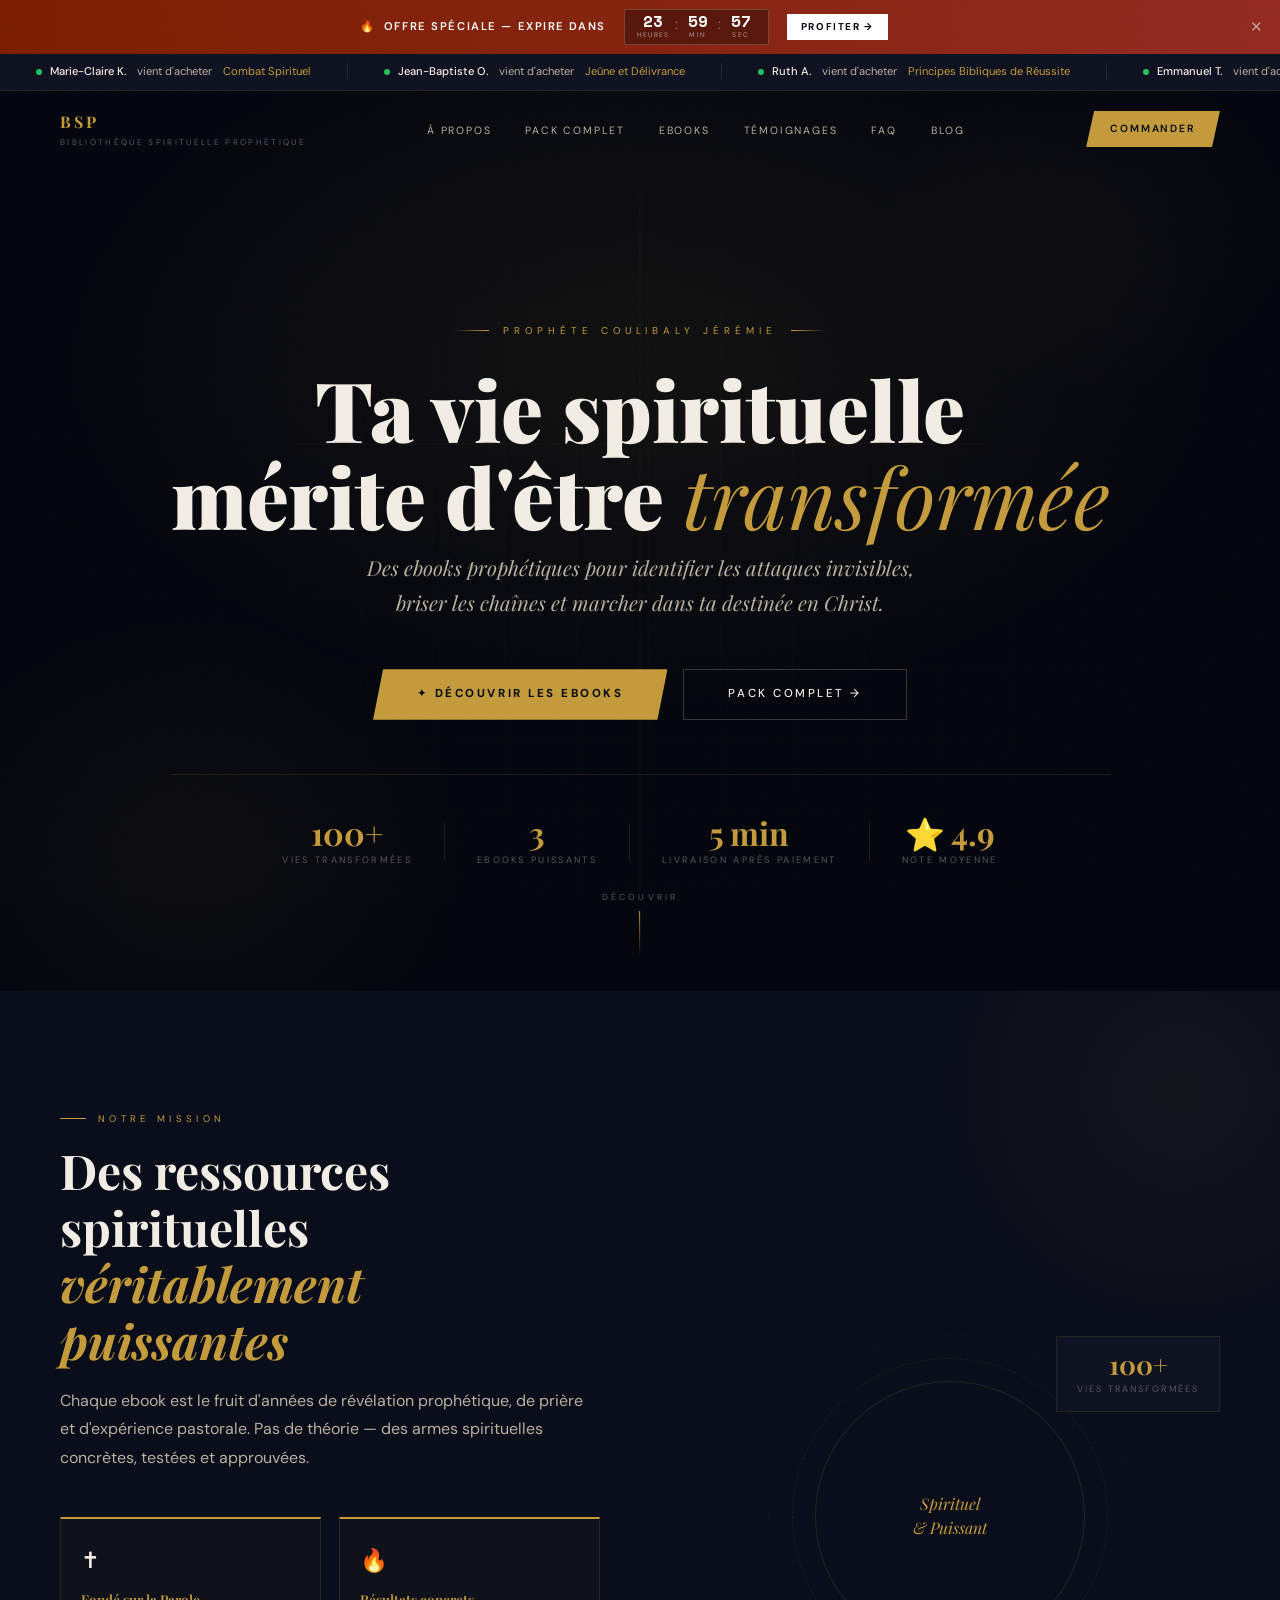
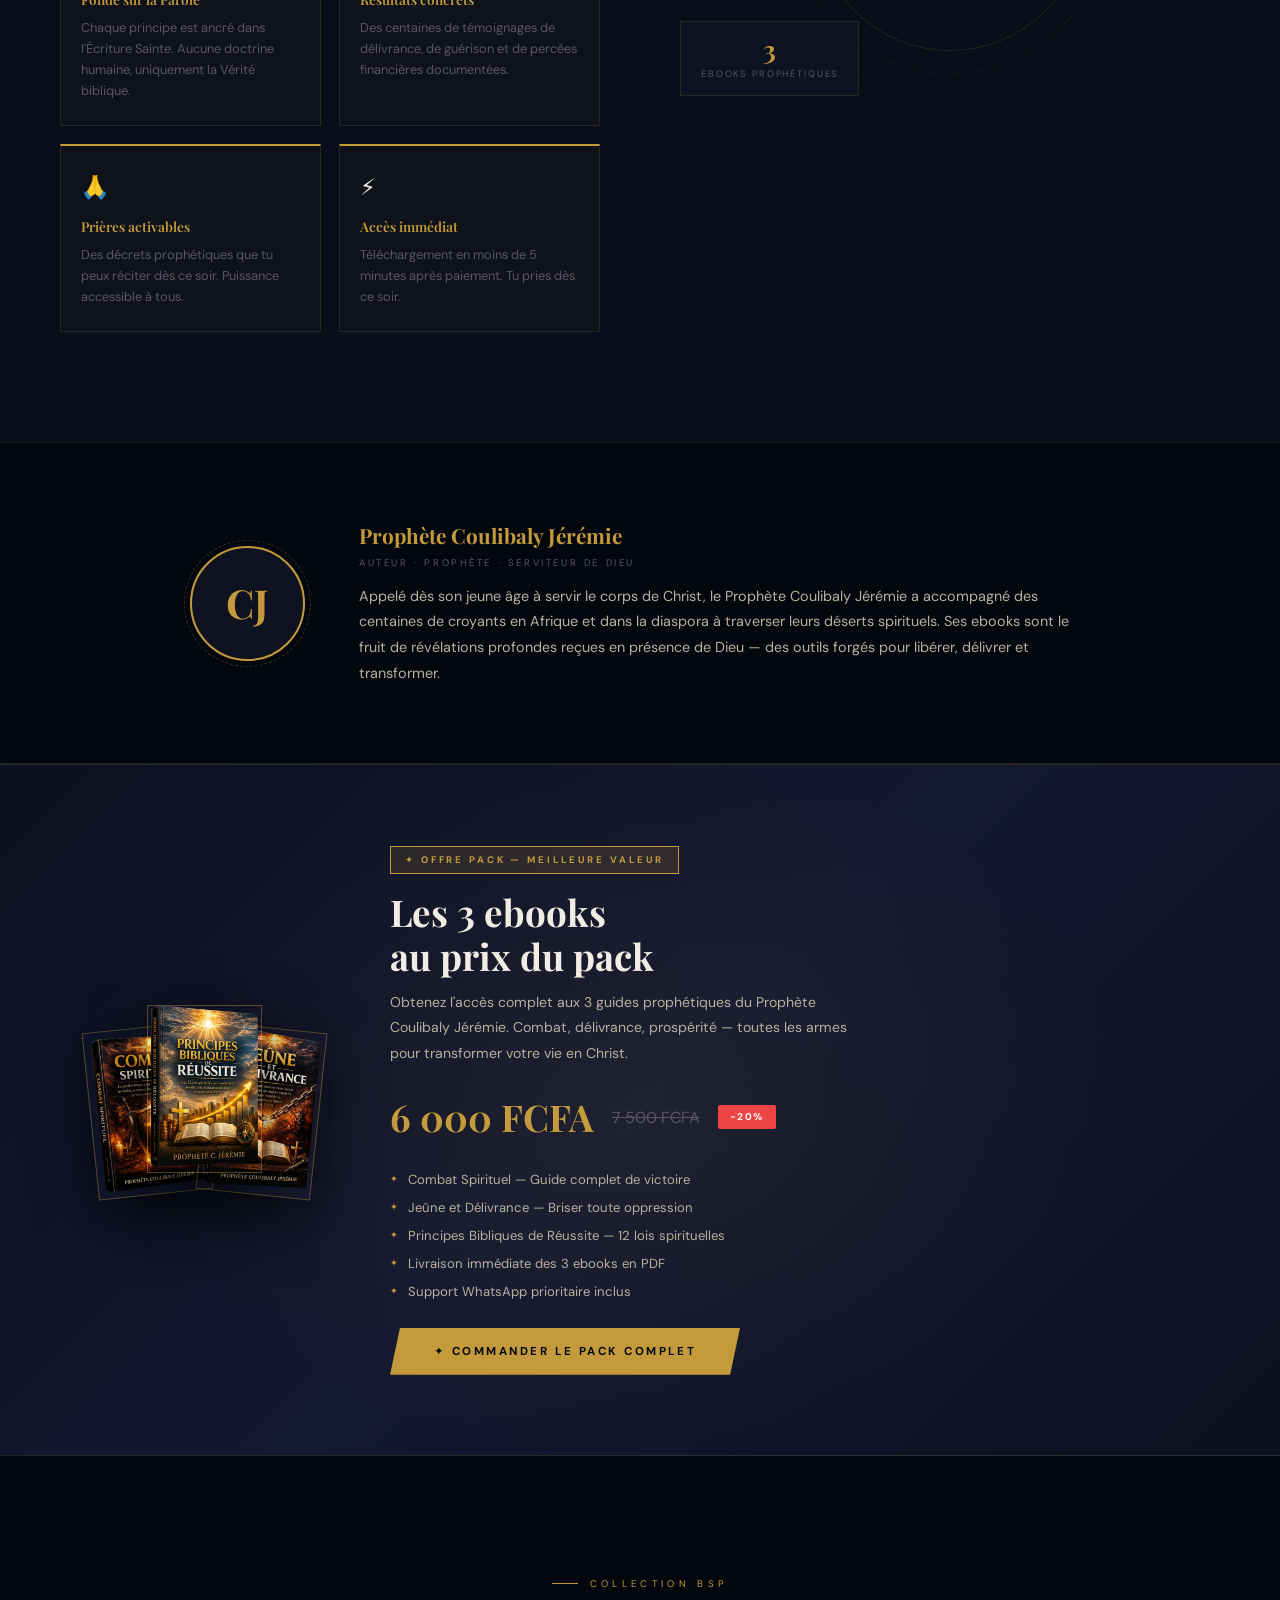
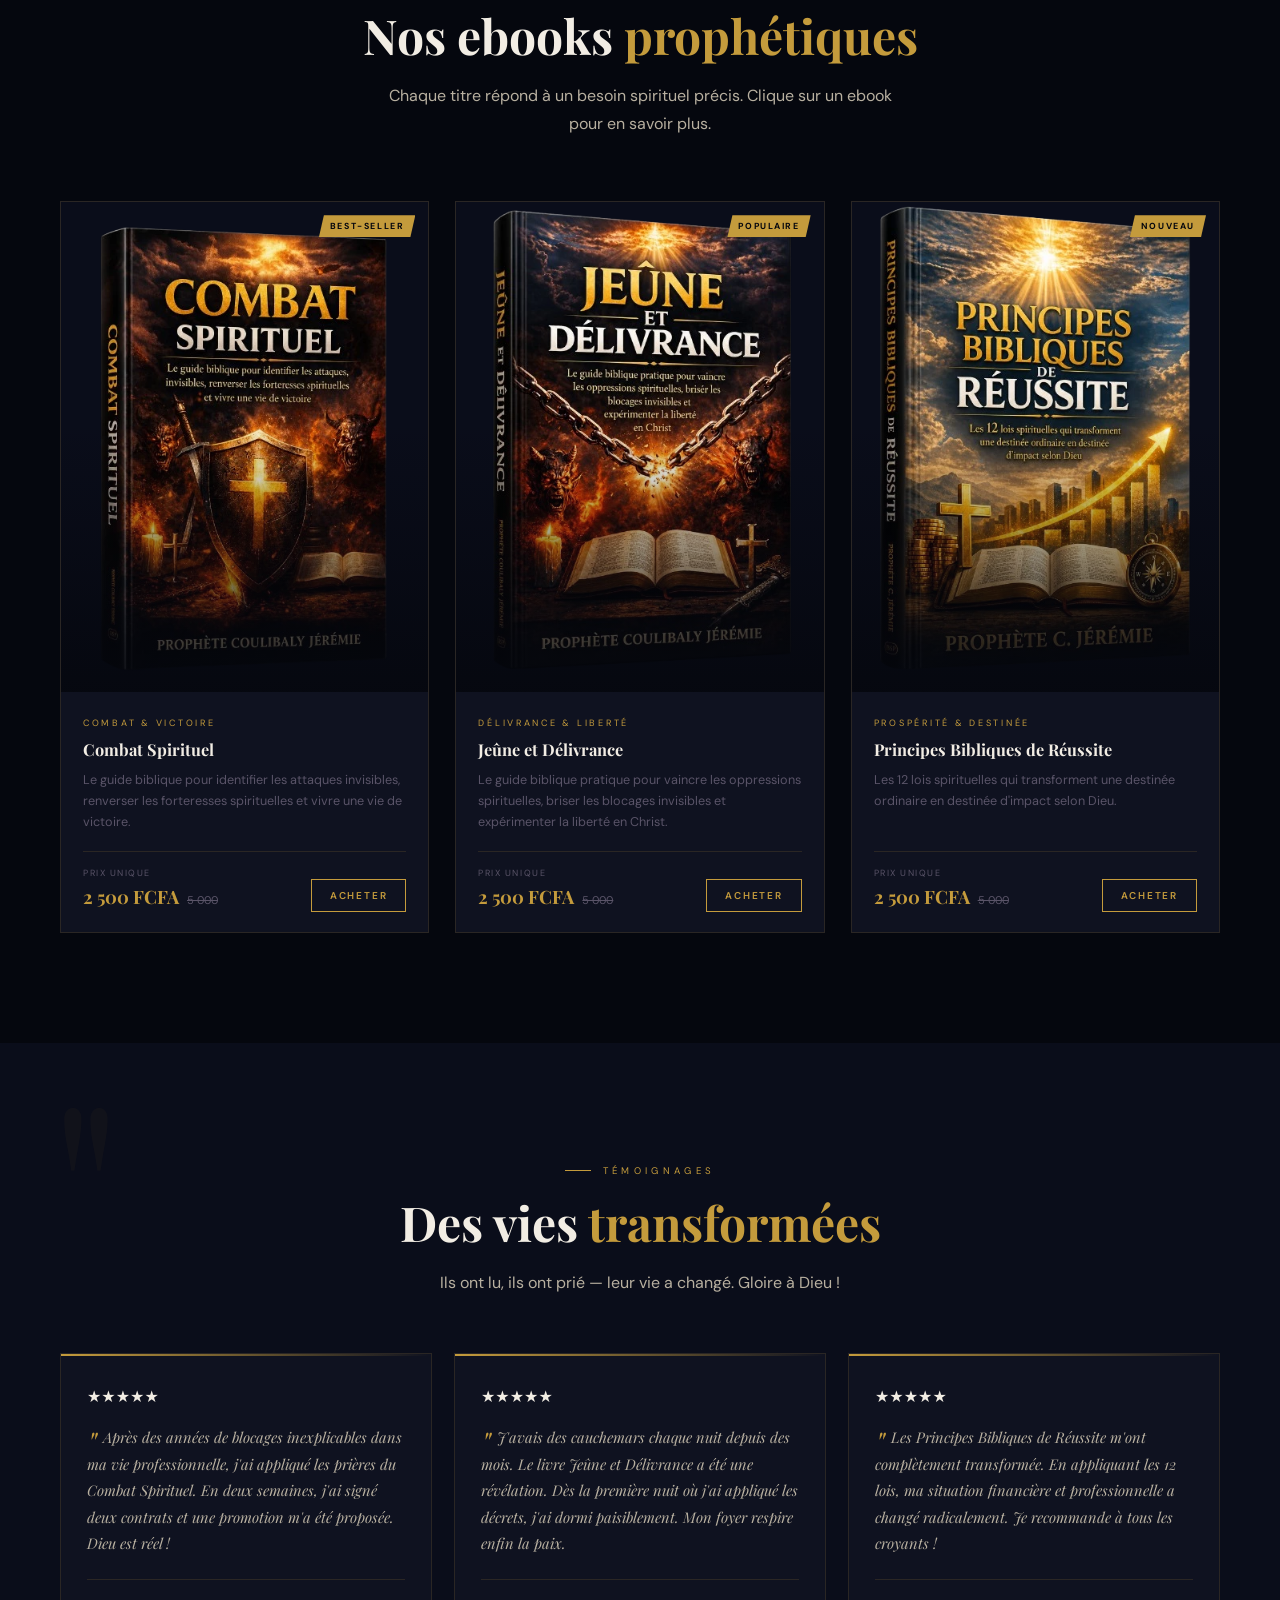
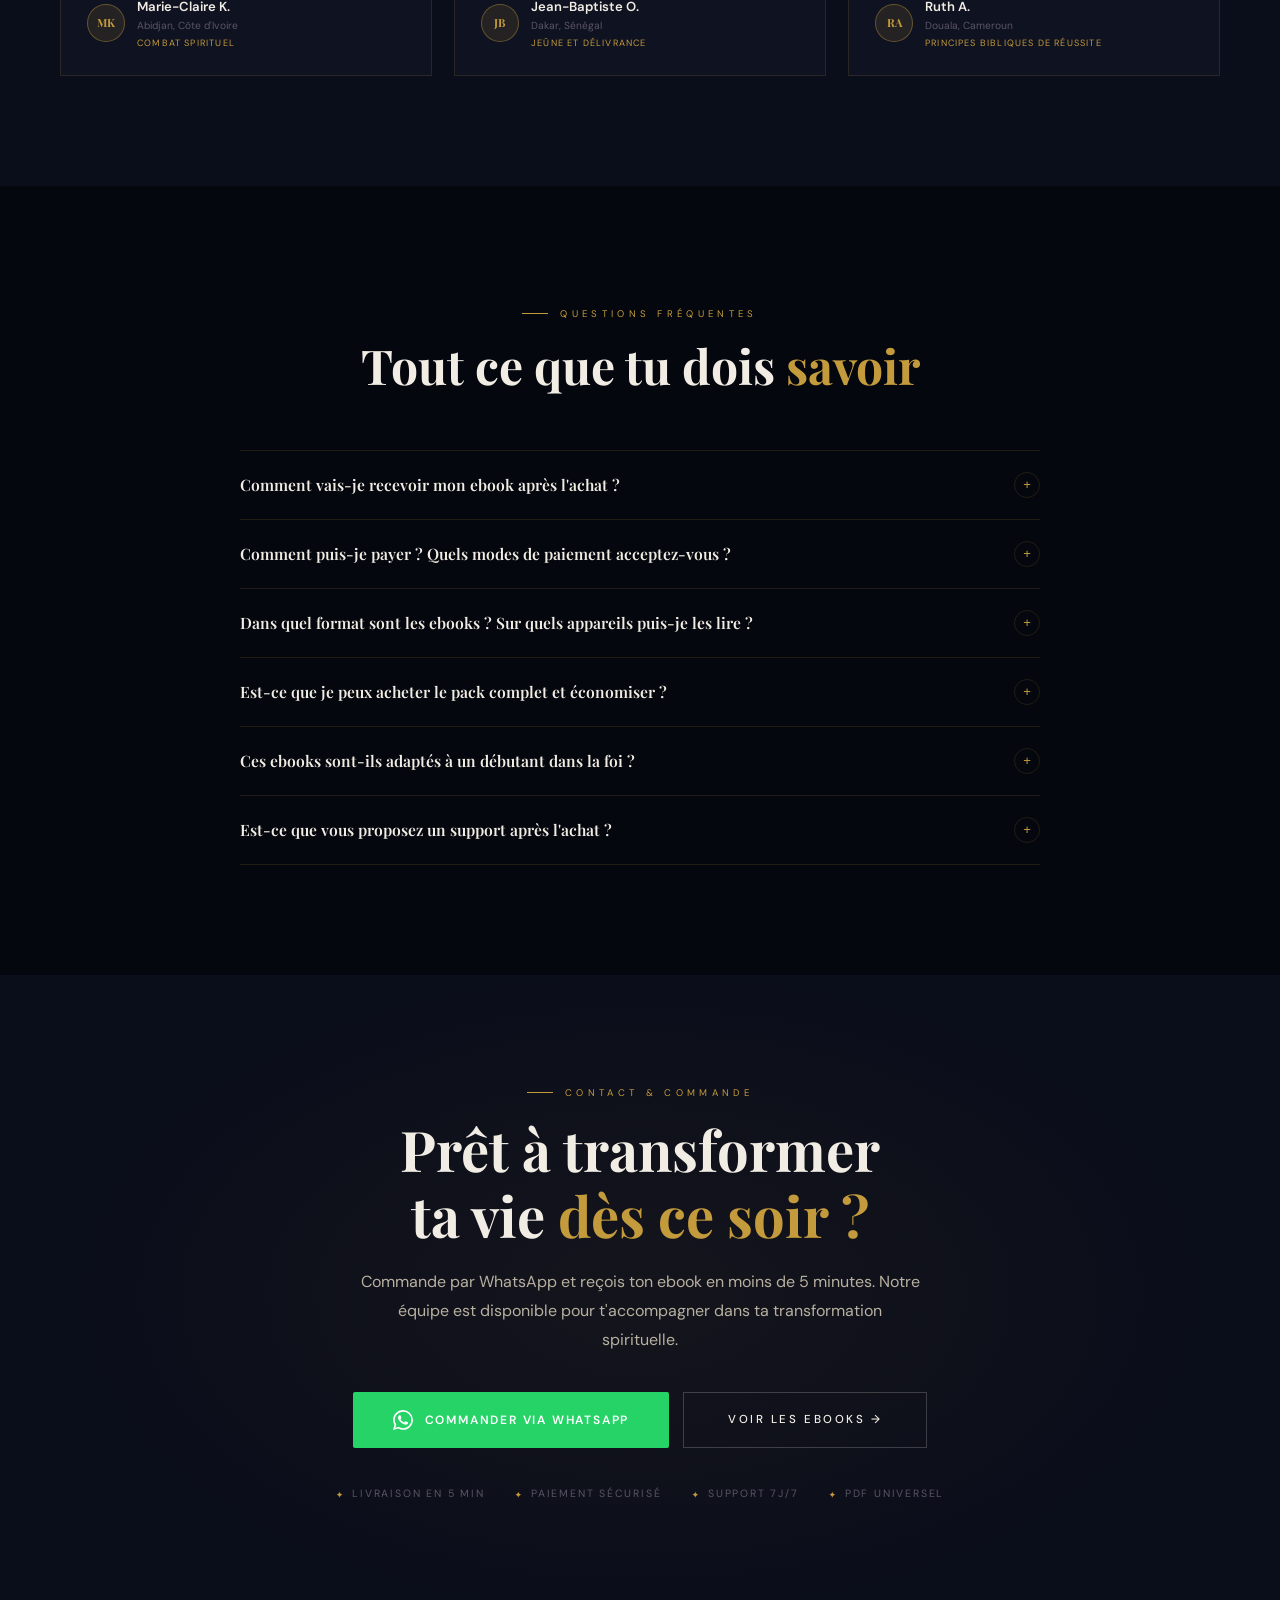
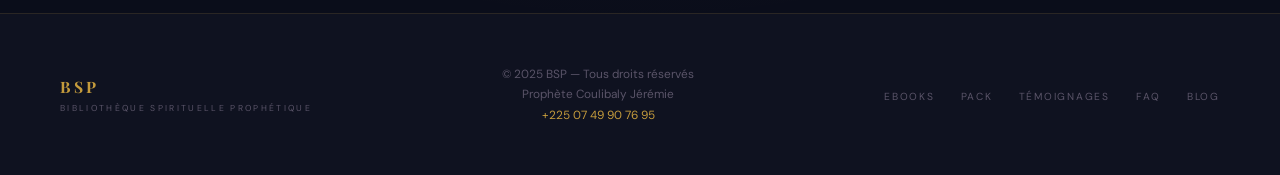
==== commit 7ec71bbf: "Ajout de page blog" ====
--- a/index.html
+++ b/index.html
@@ -6,21 +6,60 @@
 
     <!-- ═══ SEO PRIMAIRE ═══ -->
     <title>
-      Ebooks Spirituels | Combat, Délivrance & Réussite — Prophète Coulibaly
+      Ebooks Spirituels — Combat, Délivrance & Réussite | Prophète Coulibaly
       Jérémie
     </title>
+
     <meta
       name="description"
-      content="Transformez votre vie spirituelle avec les ebooks prophétiques du Prophète Coulibaly Jérémie. Combat Spirituel, Jeûne et Délivrance, Principes Bibliques de Réussite. Livraison immédiate sur WhatsApp. À partir de 2 500 FCFA."
-    />
+      content="Ebooks prophétiques par le Prophète Coulibaly Jérémie. Combat spirituel, jeûne, délivrance & réussite biblique. Livraison immédiate WhatsApp. Dès 2 500 FCFA."
+    />
+
     <meta
       name="keywords"
-      content="ebook spirituel, combat spirituel, jeûne délivrance, prière délivrance, principes bibliques, réussite chrétienne, prophète Coulibaly Jérémie, ebook chrétien africain, délivrance spirituelle, forteresse spirituelle, BSP ebooks"
-    />
+      content="ebook spirituel africain, combat spirituel, jeûne délivrance, prière délivrance Afrique, principes bibliques réussite, prophète Coulibaly Jérémie, ebook chrétien Côte d'Ivoire, délivrance spirituelle Abidjan, forteresse spirituelle, BSP ebooks, ebook chrétien FCFA, livres spirituels Afrique francophone"
+    />
+
     <meta name="author" content="Prophète Coulibaly Jérémie" />
     <meta name="robots" content="index, follow" />
     <meta name="theme-color" content="#C49B3C" />
+
+    <!-- Ciblage géographique Afrique francophone + diaspora -->
+    <meta name="geo.region" content="CI" />
+    <meta name="geo.placename" content="Abidjan, Côte d'Ivoire" />
     <link rel="canonical" href="https://bsp-ebooks.netlify.app/" />
+
+    <!-- Ciblage multilingue francophone (Afrique + diaspora France) -->
+    <link
+      rel="alternate"
+      hreflang="fr"
+      href="https://bsp-ebooks.netlify.app/"
+    />
+    <link
+      rel="alternate"
+      hreflang="fr-CI"
+      href="https://bsp-ebooks.netlify.app/"
+    />
+    <link
+      rel="alternate"
+      hreflang="fr-FR"
+      href="https://bsp-ebooks.netlify.app/"
+    />
+    <link
+      rel="alternate"
+      hreflang="fr-SN"
+      href="https://bsp-ebooks.netlify.app/"
+    />
+    <link
+      rel="alternate"
+      hreflang="fr-CM"
+      href="https://bsp-ebooks.netlify.app/"
+    />
+    <link
+      rel="alternate"
+      hreflang="x-default"
+      href="https://bsp-ebooks.netlify.app/"
+    />
 
     <!-- ═══ OPEN GRAPH (Facebook, WhatsApp, LinkedIn) ═══ -->
     <meta property="og:type" content="website" />
@@ -31,14 +70,19 @@
     />
     <meta
       property="og:description"
-      content="Des ressources bibliques puissantes pour identifier les attaques invisibles, briser les chaînes et marcher dans votre destinée en Christ. À partir de 2 500 FCFA, livraison immédiate."
-    />
+      content="Des armes bibliques pour briser les chaînes et marcher dans votre destinée en Christ. 3 ebooks prophétiques, livraison immédiate sur WhatsApp. Dès 2 500 FCFA."
+    />
+    <!-- 💡 REMPLACE cette image par une vraie bannière 1200×630 quand tu l'auras créée -->
     <meta
       property="og:image"
-      content="https://bsp-ebooks.netlify.app/images/Combat_Spirituel.png"
+      content="https://bsp-ebooks.netlify.app/images/og-banner.webp"
     />
     <meta property="og:image:width" content="1200" />
     <meta property="og:image:height" content="630" />
+    <meta
+      property="og:image:alt"
+      content="BSP — Ebooks Spirituels par le Prophète Coulibaly Jérémie"
+    />
     <meta property="og:locale" content="fr_FR" />
     <meta
       property="og:site_name"
@@ -57,7 +101,12 @@
     />
     <meta
       name="twitter:image"
-      content="https://bsp-ebooks.netlify.app/images/Combat_Spirituel.png"
+      content="https://bsp-ebooks.netlify.app/images/og-banner.webp"
+    />
+
+    <meta
+      name="google-site-verification"
+      content="r9dYlpv87XuoXu_CH893zJXRBdO-aFtZBMftN6BSlXI"
     />
 
     <!-- ═══ SCHEMA.ORG — Données structurées (Google Rich Results) ═══ -->
@@ -70,21 +119,27 @@
             "@id": "https://bsp-ebooks.netlify.app/#website",
             "url": "https://bsp-ebooks.netlify.app/",
             "name": "BSP — Bibliothèque Spirituelle Prophétique",
-            "description": "Ebooks spirituels prophétiques par le Prophète Coulibaly Jérémie",
-            "inLanguage": "fr"
+            "description": "Ebooks spirituels prophétiques par le Prophète Coulibaly Jérémie — Combat, Délivrance, Réussite",
+            "inLanguage": "fr",
+            "publisher": { "@id": "https://bsp-ebooks.netlify.app/#author" }
           },
           {
             "@type": "Person",
             "@id": "https://bsp-ebooks.netlify.app/#author",
             "name": "Prophète Coulibaly Jérémie",
             "jobTitle": "Prophète, Auteur spirituel",
-            "url": "https://bsp-ebooks.netlify.app/"
+            "url": "https://bsp-ebooks.netlify.app/",
+            "address": {
+              "@type": "PostalAddress",
+              "addressLocality": "Abidjan",
+              "addressCountry": "CI"
+            }
           },
           {
             "@type": "Product",
             "name": "Combat Spirituel",
             "description": "Le guide biblique pour identifier les attaques invisibles, renverser les forteresses spirituelles et vivre une vie de victoire.",
-            "image": "https://bsp-ebooks.netlify.app/images/Combat_Spirituel.png",
+            "image": "https://bsp-ebooks.netlify.app/images/Combat_Spirituel.webp",
             "author": { "@id": "https://bsp-ebooks.netlify.app/#author" },
             "offers": {
               "@type": "Offer",
@@ -103,7 +158,7 @@
             "@type": "Product",
             "name": "Jeûne et Délivrance",
             "description": "Le guide biblique pratique pour vaincre les oppressions spirituelles, briser les blocages invisibles et expérimenter la liberté en Christ.",
-            "image": "https://bsp-ebooks.netlify.app/images/Jeune_et_D%C3%A9livrance.png",
+            "image": "https://bsp-ebooks.netlify.app/images/Jeune_et_Délivrance.webp",
             "author": { "@id": "https://bsp-ebooks.netlify.app/#author" },
             "offers": {
               "@type": "Offer",
@@ -122,7 +177,7 @@
             "@type": "Product",
             "name": "Principes Bibliques de Réussite",
             "description": "Les 12 lois spirituelles qui transforment une destinée ordinaire en destinée d'impact selon Dieu.",
-            "image": "https://bsp-ebooks.netlify.app/images/Principes_Bibliques_de_Reussite.png",
+            "image": "https://bsp-ebooks.netlify.app/images/Principes_Bibliques_de_Reussite.webp",
             "author": { "@id": "https://bsp-ebooks.netlify.app/#author" },
             "offers": {
               "@type": "Offer",
@@ -178,7 +233,7 @@
       }
     </script>
 
-    <!-- ═══ FAVICON (emoji fallback — remplace par un vrai favicon plus tard) ═══ -->
+    <!-- ═══ FAVICON ═══ -->
     <link
       rel="icon"
       href="data:image/svg+xml,<svg xmlns='http://www.w3.org/2000/svg' viewBox='0 0 100 100'><text y='.9em' font-size='90'>✝️</text></svg>"
@@ -188,13 +243,15 @@
     <link rel="preconnect" href="https://fonts.googleapis.com" />
     <link rel="preconnect" href="https://fonts.gstatic.com" crossorigin />
     <link rel="dns-prefetch" href="https://wa.me" />
-    <link rel="preload" href="images/Combat_Spirituel.png" as="image" />
+    <link rel="preload" href="images/Combat_Spirituel.webp" as="image" />
+
     <link
       href="https://fonts.googleapis.com/css2?family=Playfair+Display:ital,wght@0,400;0,600;0,700;0,900;1,400;1,700&family=DM+Sans:ital,wght@0,300;0,400;0,500;0,600;1,300&family=Space+Mono:wght@400;700&display=swap"
       rel="stylesheet"
     />
     <link rel="stylesheet" href="style.css" />
   </head>
+
   <body>
     <!-- ══════════════════════════════
      URGENCY BANNER
@@ -338,6 +395,7 @@
         <li><a href="#ebooks">Ebooks</a></li>
         <li><a href="#testimonials">Témoignages</a></li>
         <li><a href="#faq">FAQ</a></li>
+        <li><a href="blog.html">Blog</a></li>
       </ul>
       <a
         href="https://wa.me/2250749907695?text=Bonjour%20Proph%C3%A8te%20!%20Je%20suis%20int%C3%A9ress%C3%A9(e)%20par%20vos%20ebooks."
@@ -358,6 +416,7 @@
       <a href="#ebooks" onclick="closeMenu()">Ebooks</a>
       <a href="#testimonials" onclick="closeMenu()">Témoignages</a>
       <a href="#faq" onclick="closeMenu()">FAQ</a>
+      <a href="blog.html" onclick="closeMenu()">Blog</a>
       <a
         href="https://wa.me/2250749907695"
         target="_blank"
@@ -524,17 +583,17 @@
       <div class="bundle-inner">
         <div class="bundle-books reveal">
           <div class="bundle-book">
-            <img src="images/Combat_Spirituel.png" alt="Combat Spirituel" />
+            <img src="images/Combat_Spirituel.webp" alt="Combat Spirituel" />
           </div>
           <div class="bundle-book">
             <img
-              src="images/Principes_Bibliques_de_Reussite.png"
+              src="images/Principes_Bibliques_de_Reussite.webp"
               alt="Principes Bibliques de Réussite"
             />
           </div>
           <div class="bundle-book">
             <img
-              src="images/Jeune_et_Délivrance.png"
+              src="images/Jeune_et_Délivrance.webp"
               alt="Jeûne et Délivrance"
             />
           </div>
@@ -601,7 +660,7 @@
           <div class="product-badge">Best-seller</div>
           <div class="product-cover">
             <img
-              src="images/Combat_Spirituel.png"
+              src="images/Combat_Spirituel.webp"
               alt="Combat Spirituel — ebook prophétique par le Prophète Coulibaly Jérémie"
               loading="lazy"
             />
@@ -640,7 +699,7 @@
           <div class="product-badge">Populaire</div>
           <div class="product-cover">
             <img
-              src="images/Jeune_et_Délivrance.png"
+              src="images/Jeune_et_Délivrance.webp"
               alt="Jeûne et Délivrance — ebook biblique de délivrance spirituelle par le Prophète Coulibaly Jérémie"
               loading="lazy"
             />
@@ -679,7 +738,7 @@
           <div class="product-badge">Nouveau</div>
           <div class="product-cover">
             <img
-              src="images/Principes_Bibliques_de_Reussite.png"
+              src="images/Principes_Bibliques_de_Reussite.webp"
               alt="Principes Bibliques de Réussite — 12 lois spirituelles par le Prophète Coulibaly Jérémie"
               loading="lazy"
             />
@@ -975,6 +1034,7 @@
           <li><a href="#bundle">Pack</a></li>
           <li><a href="#testimonials">Témoignages</a></li>
           <li><a href="#faq">FAQ</a></li>
+          <li><a href="blog.html">Blog</a></li>
         </ul>
       </div>
     </footer>
--- a/style.css
+++ b/style.css
@@ -1,678 +1,2158 @@
-@import url('https://fonts.googleapis.com/css2?family=Playfair+Display:ital,wght@0,400;0,600;0,700;0,900;1,400;1,700&family=DM+Sans:ital,wght@0,300;0,400;0,500;0,600;1,300&family=Space+Mono:wght@400;700&display=swap');
-
-*,*::before,*::after{margin:0;padding:0;box-sizing:border-box}
-html{scroll-behavior:smooth}
-
-:root{
-  --midnight:#05070E;--deep:#0A0D1A;--panel:#0F1220;--panel2:#141728;
-  --gold:#C49B3C;--gold-l:#E8C86A;--gold-p:#F5E4A8;
-  --gold-dim:rgba(196,155,60,.12);--gold-glow:rgba(196,155,60,.25);
-  --border:rgba(196,155,60,.15);--border-h:rgba(196,155,60,.4);
-  --ivory:#F2EDE4;--ivory-dim:#B8B0A0;--muted:#5A5468;
-  --green:#22C55E;--red:#EF4444;
-  --font-title:'Playfair Display',Georgia,serif;
-  --font-body:'DM Sans',system-ui,sans-serif;
-  --font-mono:'Space Mono',monospace;
-  --ease:cubic-bezier(.25,.46,.45,.94);
-  --spring:cubic-bezier(.34,1.56,.64,1);
-}
-
-body{background:var(--midnight);color:var(--ivory);font-family:var(--font-body);overflow-x:hidden;line-height:1.6}
-::-webkit-scrollbar{width:3px}::-webkit-scrollbar-track{background:var(--deep)}::-webkit-scrollbar-thumb{background:var(--gold)}
-.gold{color:var(--gold)}
-
-body::after{
-  content:'';position:fixed;inset:0;pointer-events:none;z-index:9998;
-  background-image:url("data:image/svg+xml,%3Csvg viewBox='0 0 512 512' xmlns='http://www.w3.org/2000/svg'%3E%3Cfilter id='n'%3E%3CfeTurbulence type='fractalNoise' baseFrequency='0.75' numOctaves='4' stitchTiles='stitch'/%3E%3C/filter%3E%3Crect width='100%25' height='100%25' filter='url(%23n)' opacity='0.05'/%3E%3C/svg%3E");
-  opacity:.28;
+@import url("https://fonts.googleapis.com/css2?family=Playfair+Display:ital,wght@0,400;0,600;0,700;0,900;1,400;1,700&family=DM+Sans:ital,wght@0,300;0,400;0,500;0,600;1,300&family=Space+Mono:wght@400;700&display=swap");
+
+*,
+*::before,
+*::after {
+  margin: 0;
+  padding: 0;
+  box-sizing: border-box;
+}
+html {
+  scroll-behavior: smooth;
+}
+
+:root {
+  --midnight: #05070e;
+  --deep: #0a0d1a;
+  --panel: #0f1220;
+  --panel2: #141728;
+  --gold: #c49b3c;
+  --gold-l: #e8c86a;
+  --gold-p: #f5e4a8;
+  --gold-dim: rgba(196, 155, 60, 0.12);
+  --gold-glow: rgba(196, 155, 60, 0.25);
+  --border: rgba(196, 155, 60, 0.15);
+  --border-h: rgba(196, 155, 60, 0.4);
+  --ivory: #f2ede4;
+  --ivory-dim: #b8b0a0;
+  --muted: #5a5468;
+  --green: #22c55e;
+  --red: #ef4444;
+  --font-title: "Playfair Display", Georgia, serif;
+  --font-body: "DM Sans", system-ui, sans-serif;
+  --font-mono: "Space Mono", monospace;
+  --ease: cubic-bezier(0.25, 0.46, 0.45, 0.94);
+  --spring: cubic-bezier(0.34, 1.56, 0.64, 1);
+}
+
+body {
+  background: var(--midnight);
+  color: var(--ivory);
+  font-family: var(--font-body);
+  overflow-x: hidden;
+  line-height: 1.6;
+}
+::-webkit-scrollbar {
+  width: 3px;
+}
+::-webkit-scrollbar-track {
+  background: var(--deep);
+}
+::-webkit-scrollbar-thumb {
+  background: var(--gold);
+}
+.gold {
+  color: var(--gold);
+}
+
+body::after {
+  content: "";
+  position: fixed;
+  inset: 0;
+  pointer-events: none;
+  z-index: 9998;
+  background-image: url("data:image/svg+xml,%3Csvg viewBox='0 0 512 512' xmlns='http://www.w3.org/2000/svg'%3E%3Cfilter id='n'%3E%3CfeTurbulence type='fractalNoise' baseFrequency='0.75' numOctaves='4' stitchTiles='stitch'/%3E%3C/filter%3E%3Crect width='100%25' height='100%25' filter='url(%23n)' opacity='0.05'/%3E%3C/svg%3E");
+  opacity: 0.28;
 }
 
 /* ANIMATIONS */
-@keyframes fadeUp{from{opacity:0;transform:translateY(28px)}to{opacity:1;transform:translateY(0)}}
-@keyframes fadeIn{from{opacity:0}to{opacity:1}}
-@keyframes pulse{0%,100%{opacity:1}50%{opacity:.4}}
-@keyframes rotateSlow{from{transform:rotate(0deg)}to{transform:rotate(360deg)}}
-@keyframes glow{0%,100%{box-shadow:0 0 20px rgba(196,155,60,.12)}50%{box-shadow:0 0 50px rgba(196,155,60,.3)}}
-@keyframes ticker{0%{transform:translateX(0)}100%{transform:translateX(-50%)}}
-@keyframes shimmer{0%{background-position:-200% center}100%{background-position:200% center}}
-@keyframes slideDown{from{transform:translateY(-100%)}to{transform:translateY(0)}}
-@keyframes bannerShimmer{
-  0%,100%{background-position:0% 50%}
-  50%{background-position:100% 50%}
-}
-
-.reveal{opacity:0;transform:translateY(30px);transition:opacity .7s var(--ease),transform .7s var(--ease)}
-.reveal.visible{opacity:1;transform:translateY(0)}
-.reveal-delay-1{transition-delay:.1s}
-.reveal-delay-2{transition-delay:.22s}
-.reveal-delay-3{transition-delay:.34s}
-.reveal-delay-4{transition-delay:.46s}
+@keyframes fadeUp {
+  from {
+    opacity: 0;
+    transform: translateY(28px);
+  }
+  to {
+    opacity: 1;
+    transform: translateY(0);
+  }
+}
+@keyframes fadeIn {
+  from {
+    opacity: 0;
+  }
+  to {
+    opacity: 1;
+  }
+}
+@keyframes pulse {
+  0%,
+  100% {
+    opacity: 1;
+  }
+  50% {
+    opacity: 0.4;
+  }
+}
+@keyframes rotateSlow {
+  from {
+    transform: rotate(0deg);
+  }
+  to {
+    transform: rotate(360deg);
+  }
+}
+@keyframes glow {
+  0%,
+  100% {
+    box-shadow: 0 0 20px rgba(196, 155, 60, 0.12);
+  }
+  50% {
+    box-shadow: 0 0 50px rgba(196, 155, 60, 0.3);
+  }
+}
+@keyframes ticker {
+  0% {
+    transform: translateX(0);
+  }
+  100% {
+    transform: translateX(-50%);
+  }
+}
+@keyframes shimmer {
+  0% {
+    background-position: -200% center;
+  }
+  100% {
+    background-position: 200% center;
+  }
+}
+@keyframes slideDown {
+  from {
+    transform: translateY(-100%);
+  }
+  to {
+    transform: translateY(0);
+  }
+}
+@keyframes bannerShimmer {
+  0%,
+  100% {
+    background-position: 0% 50%;
+  }
+  50% {
+    background-position: 100% 50%;
+  }
+}
+
+.reveal {
+  opacity: 0;
+  transform: translateY(30px);
+  transition:
+    opacity 0.7s var(--ease),
+    transform 0.7s var(--ease);
+}
+.reveal.visible {
+  opacity: 1;
+  transform: translateY(0);
+}
+.reveal-delay-1 {
+  transition-delay: 0.1s;
+}
+.reveal-delay-2 {
+  transition-delay: 0.22s;
+}
+.reveal-delay-3 {
+  transition-delay: 0.34s;
+}
+.reveal-delay-4 {
+  transition-delay: 0.46s;
+}
 
 /* URGENCY BANNER */
-#urgency-banner{
-  position:fixed;top:0;left:0;right:0;z-index:2000;
-  background:linear-gradient(270deg,#7B1E00,#C0392B,#922B21,#7B1E00);
-  background-size:300% 300%;
-  animation:slideDown .5s var(--ease) both,bannerShimmer 5s ease infinite .5s;
-  padding:9px 48px 9px 16px;
-  display:flex;align-items:center;justify-content:center;gap:18px;flex-wrap:wrap;
+#urgency-banner {
+  position: fixed;
+  top: 0;
+  left: 0;
+  right: 0;
+  z-index: 2000;
+  background: linear-gradient(270deg, #7b1e00, #c0392b, #922b21, #7b1e00);
+  background-size: 300% 300%;
+  animation:
+    slideDown 0.5s var(--ease) both,
+    bannerShimmer 5s ease infinite 0.5s;
+  padding: 9px 48px 9px 16px;
+  display: flex;
+  align-items: center;
+  justify-content: center;
+  gap: 18px;
+  flex-wrap: wrap;
   /* height tracked via JS → --banner-h */
 }
-.banner-text{
-  font-size:.7rem;font-weight:600;letter-spacing:.14em;
-  text-transform:uppercase;color:#fff;
-  display:flex;align-items:center;gap:8px;
-}
-.banner-timer{
-  display:flex;align-items:center;gap:5px;
-  background:rgba(0,0,0,.35);border:1px solid rgba(255,255,255,.2);
-  padding:3px 12px;border-radius:2px;
-}
-.timer-unit{display:flex;flex-direction:column;align-items:center;min-width:30px}
-.timer-digit{font-family:var(--font-mono);font-size:1rem;font-weight:700;color:#fff;line-height:1}
-.timer-label{font-size:.42rem;letter-spacing:.2em;text-transform:uppercase;color:rgba(255,255,255,.55);margin-top:1px}
-.timer-sep{font-size:.9rem;color:rgba(255,255,255,.4);margin-bottom:5px}
-.banner-cta{
-  font-size:.62rem;font-weight:700;letter-spacing:.16em;
-  text-transform:uppercase;color:var(--midnight);
-  background:#fff;padding:5px 14px;text-decoration:none;
-  white-space:nowrap;transition:background .2s;
-}
-.banner-cta:hover{background:var(--gold-p)}
-.banner-close{
-  position:absolute;right:13px;background:none;border:none;
-  color:rgba(255,255,255,.55);font-size:.95rem;cursor:pointer;
-  line-height:1;transition:color .2s;padding:4px;
-}
-.banner-close:hover{color:#fff}
+.banner-text {
+  font-size: 0.7rem;
+  font-weight: 600;
+  letter-spacing: 0.14em;
+  text-transform: uppercase;
+  color: #fff;
+  display: flex;
+  align-items: center;
+  gap: 8px;
+}
+.banner-timer {
+  display: flex;
+  align-items: center;
+  gap: 5px;
+  background: rgba(0, 0, 0, 0.35);
+  border: 1px solid rgba(255, 255, 255, 0.2);
+  padding: 3px 12px;
+  border-radius: 2px;
+}
+.timer-unit {
+  display: flex;
+  flex-direction: column;
+  align-items: center;
+  min-width: 30px;
+}
+.timer-digit {
+  font-family: var(--font-mono);
+  font-size: 1rem;
+  font-weight: 700;
+  color: #fff;
+  line-height: 1;
+}
+.timer-label {
+  font-size: 0.42rem;
+  letter-spacing: 0.2em;
+  text-transform: uppercase;
+  color: rgba(255, 255, 255, 0.55);
+  margin-top: 1px;
+}
+.timer-sep {
+  font-size: 0.9rem;
+  color: rgba(255, 255, 255, 0.4);
+  margin-bottom: 5px;
+}
+.banner-cta {
+  font-size: 0.62rem;
+  font-weight: 700;
+  letter-spacing: 0.16em;
+  text-transform: uppercase;
+  color: var(--midnight);
+  background: #fff;
+  padding: 5px 14px;
+  text-decoration: none;
+  white-space: nowrap;
+  transition: background 0.2s;
+}
+.banner-cta:hover {
+  background: var(--gold-p);
+}
+.banner-close {
+  position: absolute;
+  right: 13px;
+  background: none;
+  border: none;
+  color: rgba(255, 255, 255, 0.55);
+  font-size: 0.95rem;
+  cursor: pointer;
+  line-height: 1;
+  transition: color 0.2s;
+  padding: 4px;
+}
+.banner-close:hover {
+  color: #fff;
+}
 
 /* SOCIAL PROOF TICKER */
-#social-ticker{
-  background:var(--panel);border-bottom:1px solid var(--border);
-  overflow:hidden;padding:9px 0;
-  position:relative;z-index:900;
+#social-ticker {
+  background: var(--panel);
+  border-bottom: 1px solid var(--border);
+  overflow: hidden;
+  padding: 9px 0;
+  position: relative;
+  z-index: 900;
   /* JS sets margin-top = banner height so ticker sits right below it */
-  margin-top:var(--banner-h, 37px);
-  transition:margin-top .35s var(--ease);
-}
-.ticker-track{
-  display:flex;width:max-content;
-  animation:ticker 35s linear infinite;
-}
-.ticker-item{
-  display:flex;align-items:center;gap:8px;
-  padding:0 36px;font-size:.7rem;
-  color:var(--ivory-dim);white-space:nowrap;
-  border-right:1px solid var(--border);
-}
-.ticker-dot{width:6px;height:6px;border-radius:50%;background:var(--green);flex-shrink:0;animation:pulse 2s infinite}
-.ticker-name{color:var(--ivory);font-weight:500}
-.ticker-book{color:var(--gold)}
+  margin-top: var(--banner-h, 37px);
+  transition: margin-top 0.35s var(--ease);
+}
+.ticker-track {
+  display: flex;
+  width: max-content;
+  animation: ticker 35s linear infinite;
+}
+.ticker-item {
+  display: flex;
+  align-items: center;
+  gap: 8px;
+  padding: 0 36px;
+  font-size: 0.7rem;
+  color: var(--ivory-dim);
+  white-space: nowrap;
+  border-right: 1px solid var(--border);
+}
+.ticker-dot {
+  width: 6px;
+  height: 6px;
+  border-radius: 50%;
+  background: var(--green);
+  flex-shrink: 0;
+  animation: pulse 2s infinite;
+}
+.ticker-name {
+  color: var(--ivory);
+  font-weight: 500;
+}
+.ticker-book {
+  color: var(--gold);
+}
 
 /* NAV */
-nav{
-  position:fixed;top:var(--nav-top, 74px);left:0;right:0;z-index:1000;
-  padding:18px 60px;
-  display:flex;justify-content:space-between;align-items:center;
-  transition:top .35s var(--ease), padding .4s var(--ease), background .4s var(--ease), border .4s var(--ease);
-}
-nav.scrolled{
-  top:0 !important;
-  background:rgba(5,7,14,.97);
-  backdrop-filter:blur(24px);
-  padding:13px 60px;
-  border-bottom:1px solid var(--border);
-}
-nav.no-banner{ top:var(--ticker-h, 37px) !important; }
-.nav-logo{text-decoration:none}
-.nav-logo-main{
-  font-family:var(--font-title);font-weight:700;font-size:1rem;
-  letter-spacing:.2em;color:var(--gold);text-transform:uppercase;display:block;
-}
-.nav-logo-sub{font-size:.52rem;letter-spacing:.28em;text-transform:uppercase;color:var(--muted);margin-top:1px;display:block}
-.nav-links{display:flex;align-items:center;gap:34px;list-style:none}
-.nav-links a{
-  font-size:.66rem;letter-spacing:.17em;text-transform:uppercase;
-  color:var(--ivory-dim);text-decoration:none;transition:color .3s;position:relative;
-}
-.nav-links a::after{
-  content:'';position:absolute;bottom:-3px;left:0;
-  width:0;height:1px;background:var(--gold);transition:width .35s var(--ease);
-}
-.nav-links a:hover{color:var(--gold-l)}
-.nav-links a:hover::after{width:100%}
-.nav-cta{
-  font-size:.65rem;font-weight:600;letter-spacing:.18em;
-  text-transform:uppercase;color:var(--midnight);background:var(--gold);
-  padding:10px 24px;text-decoration:none;transition:all .3s var(--ease);
-  clip-path:polygon(8px 0%,100% 0%,calc(100% - 8px) 100%,0% 100%);
-}
-.nav-cta:hover{background:var(--gold-l);transform:translateY(-1px)}
-.hamburger{display:none;flex-direction:column;gap:5px;cursor:pointer;padding:4px}
-.hamburger span{width:22px;height:1px;background:var(--gold);transition:all .3s}
-#mobile-menu{
-  display:none;position:fixed;inset:0;
-  background:rgba(5,7,14,.98);z-index:1500;
-  flex-direction:column;align-items:center;justify-content:center;gap:30px;
-}
-#mobile-menu.open{display:flex}
-#mobile-menu a{font-family:var(--font-title);font-size:1.9rem;color:var(--ivory);text-decoration:none;transition:color .3s}
-#mobile-menu a:hover{color:var(--gold)}
-.menu-close{position:absolute;top:22px;right:26px;background:none;border:none;color:var(--ivory-dim);font-size:1.5rem;cursor:pointer}
+nav {
+  position: fixed;
+  top: var(--nav-top, 74px);
+  left: 0;
+  right: 0;
+  z-index: 1000;
+  padding: 18px 60px;
+  display: flex;
+  justify-content: space-between;
+  align-items: center;
+  transition:
+    top 0.35s var(--ease),
+    padding 0.4s var(--ease),
+    background 0.4s var(--ease),
+    border 0.4s var(--ease);
+}
+nav.scrolled {
+  top: 0 !important;
+  background: rgba(5, 7, 14, 0.97);
+  backdrop-filter: blur(24px);
+  padding: 13px 60px;
+  border-bottom: 1px solid var(--border);
+}
+nav.no-banner {
+  top: var(--ticker-h, 37px) !important;
+}
+.nav-logo {
+  text-decoration: none;
+}
+.nav-logo-main {
+  font-family: var(--font-title);
+  font-weight: 700;
+  font-size: 1rem;
+  letter-spacing: 0.2em;
+  color: var(--gold);
+  text-transform: uppercase;
+  display: block;
+}
+.nav-logo-sub {
+  font-size: 0.52rem;
+  letter-spacing: 0.28em;
+  text-transform: uppercase;
+  color: var(--muted);
+  margin-top: 1px;
+  display: block;
+}
+.nav-links {
+  display: flex;
+  align-items: center;
+  gap: 34px;
+  list-style: none;
+}
+.nav-links a {
+  font-size: 0.66rem;
+  letter-spacing: 0.17em;
+  text-transform: uppercase;
+  color: var(--ivory-dim);
+  text-decoration: none;
+  transition: color 0.3s;
+  position: relative;
+}
+.nav-links a::after {
+  content: "";
+  position: absolute;
+  bottom: -3px;
+  left: 0;
+  width: 0;
+  height: 1px;
+  background: var(--gold);
+  transition: width 0.35s var(--ease);
+}
+.nav-links a:hover {
+  color: var(--gold-l);
+}
+.nav-links a:hover::after {
+  width: 100%;
+}
+.nav-cta {
+  font-size: 0.65rem;
+  font-weight: 600;
+  letter-spacing: 0.18em;
+  text-transform: uppercase;
+  color: var(--midnight);
+  background: var(--gold);
+  padding: 10px 24px;
+  text-decoration: none;
+  transition: all 0.3s var(--ease);
+  clip-path: polygon(8px 0%, 100% 0%, calc(100% - 8px) 100%, 0% 100%);
+}
+.nav-cta:hover {
+  background: var(--gold-l);
+  transform: translateY(-1px);
+}
+.hamburger {
+  display: none;
+  flex-direction: column;
+  gap: 5px;
+  cursor: pointer;
+  padding: 4px;
+}
+.hamburger span {
+  width: 22px;
+  height: 1px;
+  background: var(--gold);
+  transition: all 0.3s;
+}
+#mobile-menu {
+  display: none;
+  position: fixed;
+  inset: 0;
+  background: rgba(5, 7, 14, 0.98);
+  z-index: 1500;
+  flex-direction: column;
+  align-items: center;
+  justify-content: center;
+  gap: 30px;
+}
+#mobile-menu.open {
+  display: flex;
+}
+#mobile-menu a {
+  font-family: var(--font-title);
+  font-size: 1.9rem;
+  color: var(--ivory);
+  text-decoration: none;
+  transition: color 0.3s;
+}
+#mobile-menu a:hover {
+  color: var(--gold);
+}
+.menu-close {
+  position: absolute;
+  top: 22px;
+  right: 26px;
+  background: none;
+  border: none;
+  color: var(--ivory-dim);
+  font-size: 1.5rem;
+  cursor: pointer;
+}
 
 /* HERO */
-#hero{
-  min-height:100vh;padding:var(--hero-pad, 200px) 60px 100px;
-  position:relative;display:flex;align-items:center;justify-content:center;overflow:hidden;
-  transition:padding .35s var(--ease);
-}
-.hero-bg{
-  position:absolute;inset:0;
+#hero {
+  min-height: 100vh;
+  padding: var(--hero-pad, 200px) 60px 100px;
+  position: relative;
+  display: flex;
+  align-items: center;
+  justify-content: center;
+  overflow: hidden;
+  transition: padding 0.35s var(--ease);
+}
+.hero-bg {
+  position: absolute;
+  inset: 0;
   background:
-    radial-gradient(ellipse 70% 60% at 50% 30%,rgba(196,155,60,.07) 0%,transparent 65%),
-    radial-gradient(ellipse 40% 50% at 15% 85%,rgba(196,155,60,.04) 0%,transparent 55%),
-    radial-gradient(ellipse 30% 35% at 85% 15%,rgba(196,155,60,.03) 0%,transparent 55%);
-}
-.hero-grid{
-  position:absolute;inset:0;
-  background-image:linear-gradient(rgba(196,155,60,.03) 1px,transparent 1px),linear-gradient(90deg,rgba(196,155,60,.03) 1px,transparent 1px);
-  background-size:72px 72px;
-  mask-image:radial-gradient(ellipse 75% 75% at 50% 50%,black 0%,transparent 75%);
-}
-.hero-cross{position:absolute;top:50%;left:50%;transform:translate(-50%,-50%);width:700px;height:700px;opacity:.022;pointer-events:none}
-.hero-cross::before{content:'';position:absolute;width:2px;height:100%;top:0;left:50%;background:var(--gold);transform:translateX(-50%)}
-.hero-cross::after{content:'';position:absolute;width:100%;height:2px;top:36%;left:0;background:var(--gold)}
-.hero-content{position:relative;z-index:2;max-width:980px;text-align:center}
-.hero-eyebrow{
-  display:inline-flex;align-items:center;gap:14px;
-  font-size:.62rem;letter-spacing:.5em;text-transform:uppercase;color:var(--gold);margin-bottom:26px;
-  opacity:0;animation:fadeUp .8s .2s var(--ease) forwards;
-}
-.hero-eyebrow::before,.hero-eyebrow::after{content:'';display:block;width:36px;height:1px;background:linear-gradient(to right,transparent,var(--gold))}
-.hero-eyebrow::after{background:linear-gradient(to left,transparent,var(--gold))}
-.hero-title{
-  font-family:var(--font-title);font-size:clamp(2.6rem,6.5vw,5.4rem);
-  font-weight:900;line-height:1.05;color:var(--ivory);margin-bottom:10px;
-  opacity:0;animation:fadeUp .9s .35s var(--ease) forwards;
-}
-.hero-title em{font-style:italic;color:var(--gold);font-weight:400}
-.hero-subtitle{
-  font-family:var(--font-title);font-size:clamp(1rem,2.2vw,1.28rem);
-  font-weight:400;font-style:italic;color:var(--ivory-dim);
-  line-height:1.75;max-width:620px;margin:0 auto 48px;
-  opacity:0;animation:fadeUp .9s .5s var(--ease) forwards;
-}
-.hero-actions{
-  display:flex;gap:16px;justify-content:center;flex-wrap:wrap;
-  opacity:0;animation:fadeUp .9s .65s var(--ease) forwards;
-}
-.hero-proof{
-  display:flex;justify-content:center;align-items:center;
-  gap:32px;flex-wrap:wrap;
-  margin-top:54px;padding-top:42px;border-top:1px solid var(--border);
-  opacity:0;animation:fadeUp .9s .8s var(--ease) forwards;
-}
-.proof-item{display:flex;flex-direction:column;align-items:center;gap:4px}
-.proof-num{font-family:var(--font-title);font-size:2rem;font-weight:700;color:var(--gold);line-height:1}
-.proof-label{font-size:.58rem;letter-spacing:.25em;text-transform:uppercase;color:var(--muted)}
-.proof-div{width:1px;height:38px;background:var(--border)}
-.hero-scroll{
-  position:absolute;bottom:34px;left:50%;transform:translateX(-50%);
-  display:flex;flex-direction:column;align-items:center;gap:7px;
-  opacity:0;animation:fadeIn 1s 1.4s forwards;
-}
-.hero-scroll span{font-size:.55rem;letter-spacing:.35em;text-transform:uppercase;color:var(--muted)}
-.scroll-line{width:1px;height:46px;background:linear-gradient(to bottom,var(--gold),transparent);animation:pulse 2.5s ease-in-out infinite}
+    radial-gradient(
+      ellipse 70% 60% at 50% 30%,
+      rgba(196, 155, 60, 0.07) 0%,
+      transparent 65%
+    ),
+    radial-gradient(
+      ellipse 40% 50% at 15% 85%,
+      rgba(196, 155, 60, 0.04) 0%,
+      transparent 55%
+    ),
+    radial-gradient(
+      ellipse 30% 35% at 85% 15%,
+      rgba(196, 155, 60, 0.03) 0%,
+      transparent 55%
+    );
+}
+.hero-grid {
+  position: absolute;
+  inset: 0;
+  background-image:
+    linear-gradient(rgba(196, 155, 60, 0.03) 1px, transparent 1px),
+    linear-gradient(90deg, rgba(196, 155, 60, 0.03) 1px, transparent 1px);
+  background-size: 72px 72px;
+  mask-image: radial-gradient(
+    ellipse 75% 75% at 50% 50%,
+    black 0%,
+    transparent 75%
+  );
+}
+.hero-cross {
+  position: absolute;
+  top: 50%;
+  left: 50%;
+  transform: translate(-50%, -50%);
+  width: 700px;
+  height: 700px;
+  opacity: 0.022;
+  pointer-events: none;
+}
+.hero-cross::before {
+  content: "";
+  position: absolute;
+  width: 2px;
+  height: 100%;
+  top: 0;
+  left: 50%;
+  background: var(--gold);
+  transform: translateX(-50%);
+}
+.hero-cross::after {
+  content: "";
+  position: absolute;
+  width: 100%;
+  height: 2px;
+  top: 36%;
+  left: 0;
+  background: var(--gold);
+}
+.hero-content {
+  position: relative;
+  z-index: 2;
+  max-width: 980px;
+  text-align: center;
+}
+.hero-eyebrow {
+  display: inline-flex;
+  align-items: center;
+  gap: 14px;
+  font-size: 0.62rem;
+  letter-spacing: 0.5em;
+  text-transform: uppercase;
+  color: var(--gold);
+  margin-bottom: 26px;
+  opacity: 0;
+  animation: fadeUp 0.8s 0.2s var(--ease) forwards;
+}
+.hero-eyebrow::before,
+.hero-eyebrow::after {
+  content: "";
+  display: block;
+  width: 36px;
+  height: 1px;
+  background: linear-gradient(to right, transparent, var(--gold));
+}
+.hero-eyebrow::after {
+  background: linear-gradient(to left, transparent, var(--gold));
+}
+.hero-title {
+  font-family: var(--font-title);
+  font-size: clamp(2.6rem, 6.5vw, 5.4rem);
+  font-weight: 900;
+  line-height: 1.05;
+  color: var(--ivory);
+  margin-bottom: 10px;
+  opacity: 0;
+  animation: fadeUp 0.9s 0.35s var(--ease) forwards;
+}
+.hero-title em {
+  font-style: italic;
+  color: var(--gold);
+  font-weight: 400;
+}
+.hero-subtitle {
+  font-family: var(--font-title);
+  font-size: clamp(1rem, 2.2vw, 1.28rem);
+  font-weight: 400;
+  font-style: italic;
+  color: var(--ivory-dim);
+  line-height: 1.75;
+  max-width: 620px;
+  margin: 0 auto 48px;
+  opacity: 0;
+  animation: fadeUp 0.9s 0.5s var(--ease) forwards;
+}
+.hero-actions {
+  display: flex;
+  gap: 16px;
+  justify-content: center;
+  flex-wrap: wrap;
+  opacity: 0;
+  animation: fadeUp 0.9s 0.65s var(--ease) forwards;
+}
+.hero-proof {
+  display: flex;
+  justify-content: center;
+  align-items: center;
+  gap: 32px;
+  flex-wrap: wrap;
+  margin-top: 54px;
+  padding-top: 42px;
+  border-top: 1px solid var(--border);
+  opacity: 0;
+  animation: fadeUp 0.9s 0.8s var(--ease) forwards;
+}
+.proof-item {
+  display: flex;
+  flex-direction: column;
+  align-items: center;
+  gap: 4px;
+}
+.proof-num {
+  font-family: var(--font-title);
+  font-size: 2rem;
+  font-weight: 700;
+  color: var(--gold);
+  line-height: 1;
+}
+.proof-label {
+  font-size: 0.58rem;
+  letter-spacing: 0.25em;
+  text-transform: uppercase;
+  color: var(--muted);
+}
+.proof-div {
+  width: 1px;
+  height: 38px;
+  background: var(--border);
+}
+.hero-scroll {
+  position: absolute;
+  bottom: 34px;
+  left: 50%;
+  transform: translateX(-50%);
+  display: flex;
+  flex-direction: column;
+  align-items: center;
+  gap: 7px;
+  opacity: 0;
+  animation: fadeIn 1s 1.4s forwards;
+}
+.hero-scroll span {
+  font-size: 0.55rem;
+  letter-spacing: 0.35em;
+  text-transform: uppercase;
+  color: var(--muted);
+}
+.scroll-line {
+  width: 1px;
+  height: 46px;
+  background: linear-gradient(to bottom, var(--gold), transparent);
+  animation: pulse 2.5s ease-in-out infinite;
+}
 
 /* BUTTONS */
-.btn-primary{
-  display:inline-flex;align-items:center;gap:10px;
-  background:var(--gold);color:var(--midnight);
-  font-family:var(--font-body);font-size:.72rem;font-weight:700;
-  letter-spacing:.22em;text-transform:uppercase;
-  padding:16px 44px;border:none;cursor:pointer;text-decoration:none;
-  transition:all .35s var(--ease);
-  clip-path:polygon(10px 0%,100% 0%,calc(100% - 10px) 100%,0% 100%);
-  position:relative;overflow:hidden;
-}
-.btn-primary::before{
-  content:'';position:absolute;top:0;left:-100%;width:100%;height:100%;
-  background:linear-gradient(90deg,transparent,rgba(255,255,255,.25),transparent);
-  transition:left .5s;
-}
-.btn-primary:hover::before{left:100%}
-.btn-primary:hover{background:var(--gold-l);transform:translateY(-2px);box-shadow:0 16px 48px rgba(196,155,60,.4)}
-.btn-outline{
-  display:inline-flex;align-items:center;gap:10px;
-  background:transparent;color:var(--ivory);
-  font-family:var(--font-body);font-size:.72rem;font-weight:500;
-  letter-spacing:.22em;text-transform:uppercase;
-  padding:15px 44px;border:1px solid rgba(247,243,236,.2);
-  cursor:pointer;text-decoration:none;transition:all .35s var(--ease);
-}
-.btn-outline:hover{border-color:var(--gold);color:var(--gold)}
-.btn-whatsapp{
-  display:inline-flex;align-items:center;gap:12px;
-  background:#25D366;color:#fff;
-  font-family:var(--font-body);font-size:.75rem;font-weight:600;
-  letter-spacing:.15em;text-transform:uppercase;
-  padding:18px 40px;border:none;cursor:pointer;
-  text-decoration:none;transition:all .35s var(--ease);border-radius:2px;
-}
-.btn-whatsapp:hover{background:#1ebc57;transform:translateY(-2px);box-shadow:0 12px 32px rgba(37,211,102,.35)}
-.btn-buy{
-  background:transparent;border:1px solid var(--gold);color:var(--gold);
-  font-family:var(--font-body);font-size:.62rem;font-weight:600;
-  letter-spacing:.18em;text-transform:uppercase;
-  padding:9px 18px;cursor:pointer;transition:all .3s var(--ease);white-space:nowrap;
-}
-.btn-buy:hover{background:var(--gold);color:var(--midnight)}
+.btn-primary {
+  display: inline-flex;
+  align-items: center;
+  gap: 10px;
+  background: var(--gold);
+  color: var(--midnight);
+  font-family: var(--font-body);
+  font-size: 0.72rem;
+  font-weight: 700;
+  letter-spacing: 0.22em;
+  text-transform: uppercase;
+  padding: 16px 44px;
+  border: none;
+  cursor: pointer;
+  text-decoration: none;
+  transition: all 0.35s var(--ease);
+  clip-path: polygon(10px 0%, 100% 0%, calc(100% - 10px) 100%, 0% 100%);
+  position: relative;
+  overflow: hidden;
+}
+.btn-primary::before {
+  content: "";
+  position: absolute;
+  top: 0;
+  left: -100%;
+  width: 100%;
+  height: 100%;
+  background: linear-gradient(
+    90deg,
+    transparent,
+    rgba(255, 255, 255, 0.25),
+    transparent
+  );
+  transition: left 0.5s;
+}
+.btn-primary:hover::before {
+  left: 100%;
+}
+.btn-primary:hover {
+  background: var(--gold-l);
+  transform: translateY(-2px);
+  box-shadow: 0 16px 48px rgba(196, 155, 60, 0.4);
+}
+.btn-outline {
+  display: inline-flex;
+  align-items: center;
+  gap: 10px;
+  background: transparent;
+  color: var(--ivory);
+  font-family: var(--font-body);
+  font-size: 0.72rem;
+  font-weight: 500;
+  letter-spacing: 0.22em;
+  text-transform: uppercase;
+  padding: 15px 44px;
+  border: 1px solid rgba(247, 243, 236, 0.2);
+  cursor: pointer;
+  text-decoration: none;
+  transition: all 0.35s var(--ease);
+}
+.btn-outline:hover {
+  border-color: var(--gold);
+  color: var(--gold);
+}
+.btn-whatsapp {
+  display: inline-flex;
+  align-items: center;
+  gap: 12px;
+  background: #25d366;
+  color: #fff;
+  font-family: var(--font-body);
+  font-size: 0.75rem;
+  font-weight: 600;
+  letter-spacing: 0.15em;
+  text-transform: uppercase;
+  padding: 18px 40px;
+  border: none;
+  cursor: pointer;
+  text-decoration: none;
+  transition: all 0.35s var(--ease);
+  border-radius: 2px;
+}
+.btn-whatsapp:hover {
+  background: #1ebc57;
+  transform: translateY(-2px);
+  box-shadow: 0 12px 32px rgba(37, 211, 102, 0.35);
+}
+.btn-buy {
+  background: transparent;
+  border: 1px solid var(--gold);
+  color: var(--gold);
+  font-family: var(--font-body);
+  font-size: 0.62rem;
+  font-weight: 600;
+  letter-spacing: 0.18em;
+  text-transform: uppercase;
+  padding: 9px 18px;
+  cursor: pointer;
+  transition: all 0.3s var(--ease);
+  white-space: nowrap;
+}
+.btn-buy:hover {
+  background: var(--gold);
+  color: var(--midnight);
+}
 
 /* SECTION BASE */
-section{padding:110px 60px}
-.section-eyebrow{
-  display:inline-flex;align-items:center;gap:12px;
-  font-size:.6rem;letter-spacing:.45em;text-transform:uppercase;
-  color:var(--gold);margin-bottom:16px;
-}
-.section-eyebrow::before{content:'';display:block;width:26px;height:1px;background:var(--gold)}
-.section-title{font-family:var(--font-title);font-size:clamp(1.9rem,3.8vw,3rem);font-weight:700;line-height:1.18;margin-bottom:18px}
-.section-desc{font-size:1rem;color:var(--ivory-dim);max-width:540px;line-height:1.8}
+section {
+  padding: 110px 60px;
+}
+.section-eyebrow {
+  display: inline-flex;
+  align-items: center;
+  gap: 12px;
+  font-size: 0.6rem;
+  letter-spacing: 0.45em;
+  text-transform: uppercase;
+  color: var(--gold);
+  margin-bottom: 16px;
+}
+.section-eyebrow::before {
+  content: "";
+  display: block;
+  width: 26px;
+  height: 1px;
+  background: var(--gold);
+}
+.section-title {
+  font-family: var(--font-title);
+  font-size: clamp(1.9rem, 3.8vw, 3rem);
+  font-weight: 700;
+  line-height: 1.18;
+  margin-bottom: 18px;
+}
+.section-desc {
+  font-size: 1rem;
+  color: var(--ivory-dim);
+  max-width: 540px;
+  line-height: 1.8;
+}
 
 /* ABOUT */
-#about{background:var(--deep);position:relative;overflow:hidden}
-#about::before{
-  content:'';position:absolute;top:-150px;right:-150px;
-  width:500px;height:500px;border-radius:50%;
-  background:radial-gradient(circle,rgba(196,155,60,.06) 0%,transparent 70%);
-}
-.about-grid{display:grid;grid-template-columns:1fr 1fr;gap:80px;align-items:center;max-width:1200px;margin:0 auto}
-.about-features{display:grid;grid-template-columns:1fr 1fr;gap:18px;margin-top:44px}
-.about-card{
-  padding:24px 20px;background:rgba(196,155,60,.03);
-  border:1px solid var(--border);border-top:2px solid var(--gold);
-  transition:all .35s var(--ease);
-}
-.about-card:hover{border-color:var(--border-h);border-top-color:var(--gold-l);transform:translateY(-4px);background:rgba(196,155,60,.06)}
-.about-card-icon{font-size:1.4rem;margin-bottom:10px;display:block}
-.about-card h4{font-family:var(--font-title);font-size:.85rem;font-weight:600;color:var(--gold);margin-bottom:6px}
-.about-card p{font-size:.8rem;color:var(--muted);line-height:1.65}
-.about-visual{position:relative;height:440px;display:flex;align-items:center;justify-content:center}
-.about-orb{
-  width:270px;height:270px;border-radius:50%;border:1px solid var(--border);
-  display:flex;align-items:center;justify-content:center;
-  animation:rotateSlow 25s linear infinite;position:relative;
-}
-.about-orb::before{content:'';position:absolute;inset:-24px;border-radius:50%;border:1px dashed rgba(196,155,60,.1)}
-.about-orb::after{content:'';position:absolute;inset:-48px;border-radius:50%;border:1px dashed rgba(196,155,60,.05)}
-.about-orb-inner{font-family:var(--font-title);font-size:1rem;font-style:italic;color:var(--gold);text-align:center;line-height:1.5}
-.about-stat{
-  position:absolute;background:var(--panel);border:1px solid var(--border);
-  padding:14px 20px;text-align:center;animation:glow 4s ease-in-out infinite;
-}
-.about-stat-num{font-family:var(--font-title);font-size:1.65rem;font-weight:700;color:var(--gold);display:block;line-height:1}
-.about-stat-label{font-size:.58rem;letter-spacing:.2em;text-transform:uppercase;color:var(--muted);margin-top:4px;display:block}
+#about {
+  background: var(--deep);
+  position: relative;
+  overflow: hidden;
+}
+#about::before {
+  content: "";
+  position: absolute;
+  top: -150px;
+  right: -150px;
+  width: 500px;
+  height: 500px;
+  border-radius: 50%;
+  background: radial-gradient(
+    circle,
+    rgba(196, 155, 60, 0.06) 0%,
+    transparent 70%
+  );
+}
+.about-grid {
+  display: grid;
+  grid-template-columns: 1fr 1fr;
+  gap: 80px;
+  align-items: center;
+  max-width: 1200px;
+  margin: 0 auto;
+}
+.about-features {
+  display: grid;
+  grid-template-columns: 1fr 1fr;
+  gap: 18px;
+  margin-top: 44px;
+}
+.about-card {
+  padding: 24px 20px;
+  background: rgba(196, 155, 60, 0.03);
+  border: 1px solid var(--border);
+  border-top: 2px solid var(--gold);
+  transition: all 0.35s var(--ease);
+}
+.about-card:hover {
+  border-color: var(--border-h);
+  border-top-color: var(--gold-l);
+  transform: translateY(-4px);
+  background: rgba(196, 155, 60, 0.06);
+}
+.about-card-icon {
+  font-size: 1.4rem;
+  margin-bottom: 10px;
+  display: block;
+}
+.about-card h4 {
+  font-family: var(--font-title);
+  font-size: 0.85rem;
+  font-weight: 600;
+  color: var(--gold);
+  margin-bottom: 6px;
+}
+.about-card p {
+  font-size: 0.8rem;
+  color: var(--muted);
+  line-height: 1.65;
+}
+.about-visual {
+  position: relative;
+  height: 440px;
+  display: flex;
+  align-items: center;
+  justify-content: center;
+}
+.about-orb {
+  width: 270px;
+  height: 270px;
+  border-radius: 50%;
+  border: 1px solid var(--border);
+  display: flex;
+  align-items: center;
+  justify-content: center;
+  animation: rotateSlow 25s linear infinite;
+  position: relative;
+}
+.about-orb::before {
+  content: "";
+  position: absolute;
+  inset: -24px;
+  border-radius: 50%;
+  border: 1px dashed rgba(196, 155, 60, 0.1);
+}
+.about-orb::after {
+  content: "";
+  position: absolute;
+  inset: -48px;
+  border-radius: 50%;
+  border: 1px dashed rgba(196, 155, 60, 0.05);
+}
+.about-orb-inner {
+  font-family: var(--font-title);
+  font-size: 1rem;
+  font-style: italic;
+  color: var(--gold);
+  text-align: center;
+  line-height: 1.5;
+}
+.about-stat {
+  position: absolute;
+  background: var(--panel);
+  border: 1px solid var(--border);
+  padding: 14px 20px;
+  text-align: center;
+  animation: glow 4s ease-in-out infinite;
+}
+.about-stat-num {
+  font-family: var(--font-title);
+  font-size: 1.65rem;
+  font-weight: 700;
+  color: var(--gold);
+  display: block;
+  line-height: 1;
+}
+.about-stat-label {
+  font-size: 0.58rem;
+  letter-spacing: 0.2em;
+  text-transform: uppercase;
+  color: var(--muted);
+  margin-top: 4px;
+  display: block;
+}
 
 /* AUTHOR */
-#author{padding:76px 60px;background:var(--midnight);border-top:1px solid var(--border);border-bottom:1px solid var(--border)}
-.author-inner{max-width:900px;margin:0 auto;display:flex;align-items:center;gap:54px}
-.author-avatar-wrap{
-  flex-shrink:0;width:115px;height:115px;border-radius:50%;
-  border:2px solid var(--gold);display:flex;align-items:center;justify-content:center;
-  background:var(--panel);position:relative;
-}
-.author-avatar-wrap::before{content:'';position:absolute;inset:-8px;border-radius:50%;border:1px dashed rgba(196,155,60,.25)}
-.author-avatar-initial{font-family:var(--font-title);font-size:2.5rem;font-weight:700;color:var(--gold)}
-.author-text h3{font-family:var(--font-title);font-size:1.3rem;font-weight:700;color:var(--gold);margin-bottom:3px}
-.author-role{font-size:.6rem;letter-spacing:.27em;text-transform:uppercase;color:var(--muted);margin-bottom:13px}
-.author-text p{font-size:.9rem;color:var(--ivory-dim);line-height:1.8}
+#author {
+  padding: 76px 60px;
+  background: var(--midnight);
+  border-top: 1px solid var(--border);
+  border-bottom: 1px solid var(--border);
+}
+.author-inner {
+  max-width: 900px;
+  margin: 0 auto;
+  display: flex;
+  align-items: center;
+  gap: 54px;
+}
+.author-avatar-wrap {
+  flex-shrink: 0;
+  width: 115px;
+  height: 115px;
+  border-radius: 50%;
+  border: 2px solid var(--gold);
+  display: flex;
+  align-items: center;
+  justify-content: center;
+  background: var(--panel);
+  position: relative;
+}
+.author-avatar-wrap::before {
+  content: "";
+  position: absolute;
+  inset: -8px;
+  border-radius: 50%;
+  border: 1px dashed rgba(196, 155, 60, 0.25);
+}
+.author-avatar-initial {
+  font-family: var(--font-title);
+  font-size: 2.5rem;
+  font-weight: 700;
+  color: var(--gold);
+}
+.author-text h3 {
+  font-family: var(--font-title);
+  font-size: 1.3rem;
+  font-weight: 700;
+  color: var(--gold);
+  margin-bottom: 3px;
+}
+.author-role {
+  font-size: 0.6rem;
+  letter-spacing: 0.27em;
+  text-transform: uppercase;
+  color: var(--muted);
+  margin-bottom: 13px;
+}
+.author-text p {
+  font-size: 0.9rem;
+  color: var(--ivory-dim);
+  line-height: 1.8;
+}
 
 /* BUNDLE */
-#bundle{
-  background:linear-gradient(135deg,#0D1020 0%,#141830 50%,#0D1020 100%);
-  border-top:1px solid var(--border);border-bottom:1px solid var(--border);
-  padding:80px 60px;position:relative;overflow:hidden;
-}
-#bundle::before{
-  content:'';position:absolute;inset:0;
-  background:radial-gradient(ellipse 60% 80% at 50% 50%,rgba(196,155,60,.07) 0%,transparent 65%);
-}
-.bundle-inner{max-width:1100px;margin:0 auto;display:flex;align-items:center;gap:70px;position:relative}
-.bundle-books{display:flex;flex-shrink:0;position:relative;width:230px;height:210px}
-.bundle-book{
-  position:absolute;width:115px;height:168px;
-  border:1px solid var(--border-h);overflow:hidden;
-  box-shadow:0 20px 60px rgba(0,0,0,.6);
-}
-.bundle-book img{width:100%;height:100%;object-fit:cover;object-position:center;display:block}
-.bundle-book:nth-child(1){left:0;top:22px;transform:rotate(-6deg);z-index:1}
-.bundle-book:nth-child(2){left:57px;top:0;transform:rotate(0deg);z-index:3}
-.bundle-book:nth-child(3){left:114px;top:22px;transform:rotate(6deg);z-index:2}
-.bundle-content{flex:1}
-.bundle-badge{
-  display:inline-flex;align-items:center;gap:8px;
-  background:rgba(196,155,60,.14);border:1px solid var(--gold);
-  color:var(--gold);font-size:.6rem;font-weight:700;
-  letter-spacing:.3em;text-transform:uppercase;padding:5px 14px;margin-bottom:16px;
-}
-.bundle-title{font-family:var(--font-title);font-size:clamp(1.6rem,3vw,2.3rem);font-weight:700;line-height:1.2;margin-bottom:12px}
-.bundle-desc{font-size:.88rem;color:var(--ivory-dim);line-height:1.8;margin-bottom:22px;max-width:480px}
-.bundle-pricing{display:flex;align-items:center;gap:18px;margin-bottom:22px;flex-wrap:wrap}
-.bundle-price-new{font-family:var(--font-title);font-size:2.3rem;font-weight:700;color:var(--gold)}
-.bundle-price-old{font-size:1rem;color:var(--muted);text-decoration:line-through}
-.bundle-saving{background:var(--red);color:#fff;font-size:.62rem;font-weight:700;letter-spacing:.14em;text-transform:uppercase;padding:4px 12px;border-radius:2px}
-.bundle-includes{display:flex;flex-direction:column;gap:7px;margin-bottom:26px}
-.bundle-inc-item{display:flex;align-items:center;gap:10px;font-size:.82rem;color:var(--ivory-dim)}
-.bundle-inc-item::before{content:'✦';color:var(--gold);font-size:.58rem;flex-shrink:0}
+#bundle {
+  background: linear-gradient(135deg, #0d1020 0%, #141830 50%, #0d1020 100%);
+  border-top: 1px solid var(--border);
+  border-bottom: 1px solid var(--border);
+  padding: 80px 60px;
+  position: relative;
+  overflow: hidden;
+}
+#bundle::before {
+  content: "";
+  position: absolute;
+  inset: 0;
+  background: radial-gradient(
+    ellipse 60% 80% at 50% 50%,
+    rgba(196, 155, 60, 0.07) 0%,
+    transparent 65%
+  );
+}
+.bundle-inner {
+  max-width: 1100px;
+  margin: 0 auto;
+  display: flex;
+  align-items: center;
+  gap: 70px;
+  position: relative;
+}
+.bundle-books {
+  display: flex;
+  flex-shrink: 0;
+  position: relative;
+  width: 230px;
+  height: 210px;
+}
+.bundle-book {
+  position: absolute;
+  width: 115px;
+  height: 168px;
+  border: 1px solid var(--border-h);
+  overflow: hidden;
+  box-shadow: 0 20px 60px rgba(0, 0, 0, 0.6);
+}
+.bundle-book img {
+  width: 100%;
+  height: 100%;
+  object-fit: cover;
+  object-position: center;
+  display: block;
+}
+.bundle-book:nth-child(1) {
+  left: 0;
+  top: 22px;
+  transform: rotate(-6deg);
+  z-index: 1;
+}
+.bundle-book:nth-child(2) {
+  left: 57px;
+  top: 0;
+  transform: rotate(0deg);
+  z-index: 3;
+}
+.bundle-book:nth-child(3) {
+  left: 114px;
+  top: 22px;
+  transform: rotate(6deg);
+  z-index: 2;
+}
+.bundle-content {
+  flex: 1;
+}
+.bundle-badge {
+  display: inline-flex;
+  align-items: center;
+  gap: 8px;
+  background: rgba(196, 155, 60, 0.14);
+  border: 1px solid var(--gold);
+  color: var(--gold);
+  font-size: 0.6rem;
+  font-weight: 700;
+  letter-spacing: 0.3em;
+  text-transform: uppercase;
+  padding: 5px 14px;
+  margin-bottom: 16px;
+}
+.bundle-title {
+  font-family: var(--font-title);
+  font-size: clamp(1.6rem, 3vw, 2.3rem);
+  font-weight: 700;
+  line-height: 1.2;
+  margin-bottom: 12px;
+}
+.bundle-desc {
+  font-size: 0.88rem;
+  color: var(--ivory-dim);
+  line-height: 1.8;
+  margin-bottom: 22px;
+  max-width: 480px;
+}
+.bundle-pricing {
+  display: flex;
+  align-items: center;
+  gap: 18px;
+  margin-bottom: 22px;
+  flex-wrap: wrap;
+}
+.bundle-price-new {
+  font-family: var(--font-title);
+  font-size: 2.3rem;
+  font-weight: 700;
+  color: var(--gold);
+}
+.bundle-price-old {
+  font-size: 1rem;
+  color: var(--muted);
+  text-decoration: line-through;
+}
+.bundle-saving {
+  background: var(--red);
+  color: #fff;
+  font-size: 0.62rem;
+  font-weight: 700;
+  letter-spacing: 0.14em;
+  text-transform: uppercase;
+  padding: 4px 12px;
+  border-radius: 2px;
+}
+.bundle-includes {
+  display: flex;
+  flex-direction: column;
+  gap: 7px;
+  margin-bottom: 26px;
+}
+.bundle-inc-item {
+  display: flex;
+  align-items: center;
+  gap: 10px;
+  font-size: 0.82rem;
+  color: var(--ivory-dim);
+}
+.bundle-inc-item::before {
+  content: "✦";
+  color: var(--gold);
+  font-size: 0.58rem;
+  flex-shrink: 0;
+}
 
 /* PRODUCTS */
-#ebooks{background:var(--midnight)}
-.products-header{text-align:center;max-width:700px;margin:0 auto 62px}
-.products-header .section-eyebrow{justify-content:center}
-.products-header .section-desc{margin:0 auto;text-align:center}
-.products-grid{display:grid;grid-template-columns:repeat(3,1fr);gap:26px;max-width:1200px;margin:0 auto}
-.product-card{
-  background:var(--panel);border:1px solid var(--border);
-  cursor:pointer;transition:all .4s var(--ease);
-  position:relative;overflow:hidden;display:flex;flex-direction:column;
-}
-.product-card::after{
-  content:'';position:absolute;inset:0;
-  background:linear-gradient(135deg,rgba(196,155,60,.05) 0%,transparent 60%);
-  opacity:0;transition:opacity .4s;
-}
-.product-card:hover{border-color:var(--border-h);transform:translateY(-8px);box-shadow:0 32px 80px rgba(0,0,0,.5),0 0 0 1px rgba(196,155,60,.15)}
-.product-card:hover::after{opacity:1}
-.product-badge{
-  position:absolute;top:13px;right:13px;z-index:10;
-  background:var(--gold);color:var(--midnight);
-  font-size:.55rem;font-weight:700;letter-spacing:.18em;text-transform:uppercase;
-  padding:4px 11px;clip-path:polygon(5px 0%,100% 0%,calc(100% - 5px) 100%,0% 100%);
-}
-.product-cover{width:100%;aspect-ratio:3/4;position:relative;overflow:hidden;background:var(--deep)}
-.product-cover img{width:100%;height:100%;object-fit:cover;object-position:center;transition:transform .6s var(--ease);display:block}
-.product-card:hover .product-cover img{transform:scale(1.05)}
-.product-cover-overlay{position:absolute;inset:0;background:linear-gradient(to top,rgba(5,7,14,.88) 0%,transparent 55%);pointer-events:none}
-.product-info{padding:24px 22px 20px;flex:1;display:flex;flex-direction:column}
-.product-category{font-size:.57rem;letter-spacing:.3em;text-transform:uppercase;color:var(--gold);margin-bottom:7px}
-.product-name{font-family:var(--font-title);font-size:1.02rem;font-weight:700;line-height:1.35;color:var(--ivory);margin-bottom:9px}
-.product-desc{font-size:.79rem;color:var(--muted);line-height:1.7;flex:1;margin-bottom:18px}
-.product-footer{display:flex;align-items:flex-end;justify-content:space-between;gap:10px;border-top:1px solid var(--border);padding-top:14px}
-.price-label{font-size:.56rem;letter-spacing:.17em;text-transform:uppercase;color:var(--muted);display:block;margin-bottom:2px}
-.price-value{font-family:var(--font-title);font-size:1.15rem;font-weight:700;color:var(--gold)}
-.price-old{font-size:.7rem;color:var(--muted);text-decoration:line-through;font-weight:400;margin-left:4px;font-family:var(--font-body)}
+#ebooks {
+  background: var(--midnight);
+}
+.products-header {
+  text-align: center;
+  max-width: 700px;
+  margin: 0 auto 62px;
+}
+.products-header .section-eyebrow {
+  justify-content: center;
+}
+.products-header .section-desc {
+  margin: 0 auto;
+  text-align: center;
+}
+.products-grid {
+  display: grid;
+  grid-template-columns: repeat(3, 1fr);
+  gap: 26px;
+  max-width: 1200px;
+  margin: 0 auto;
+}
+.product-card {
+  background: var(--panel);
+  border: 1px solid var(--border);
+  cursor: pointer;
+  transition: all 0.4s var(--ease);
+  position: relative;
+  overflow: hidden;
+  display: flex;
+  flex-direction: column;
+}
+.product-card::after {
+  content: "";
+  position: absolute;
+  inset: 0;
+  background: linear-gradient(
+    135deg,
+    rgba(196, 155, 60, 0.05) 0%,
+    transparent 60%
+  );
+  opacity: 0;
+  transition: opacity 0.4s;
+}
+.product-card:hover {
+  border-color: var(--border-h);
+  transform: translateY(-8px);
+  box-shadow:
+    0 32px 80px rgba(0, 0, 0, 0.5),
+    0 0 0 1px rgba(196, 155, 60, 0.15);
+}
+.product-card:hover::after {
+  opacity: 1;
+}
+.product-badge {
+  position: absolute;
+  top: 13px;
+  right: 13px;
+  z-index: 10;
+  background: var(--gold);
+  color: var(--midnight);
+  font-size: 0.55rem;
+  font-weight: 700;
+  letter-spacing: 0.18em;
+  text-transform: uppercase;
+  padding: 4px 11px;
+  clip-path: polygon(5px 0%, 100% 0%, calc(100% - 5px) 100%, 0% 100%);
+}
+.product-cover {
+  width: 100%;
+  aspect-ratio: 3/4;
+  position: relative;
+  overflow: hidden;
+  background: var(--deep);
+}
+.product-cover img {
+  width: 100%;
+  height: 100%;
+  object-fit: contain;
+  object-position: center;
+  transition: transform 0.6s var(--ease);
+  display: block;
+}
+.product-card:hover .product-cover img {
+  transform: scale(1.05);
+}
+.product-cover-overlay {
+  position: absolute;
+  inset: 0;
+  background: linear-gradient(to top, rgba(5, 7, 14, 0.88) 0%, transparent 55%);
+  pointer-events: none;
+}
+.product-info {
+  padding: 24px 22px 20px;
+  flex: 1;
+  display: flex;
+  flex-direction: column;
+}
+.product-category {
+  font-size: 0.57rem;
+  letter-spacing: 0.3em;
+  text-transform: uppercase;
+  color: var(--gold);
+  margin-bottom: 7px;
+}
+.product-name {
+  font-family: var(--font-title);
+  font-size: 1.02rem;
+  font-weight: 700;
+  line-height: 1.35;
+  color: var(--ivory);
+  margin-bottom: 9px;
+}
+.product-desc {
+  font-size: 0.79rem;
+  color: var(--muted);
+  line-height: 1.7;
+  flex: 1;
+  margin-bottom: 18px;
+}
+.product-footer {
+  display: flex;
+  align-items: flex-end;
+  justify-content: space-between;
+  gap: 10px;
+  border-top: 1px solid var(--border);
+  padding-top: 14px;
+}
+.price-label {
+  font-size: 0.56rem;
+  letter-spacing: 0.17em;
+  text-transform: uppercase;
+  color: var(--muted);
+  display: block;
+  margin-bottom: 2px;
+}
+.price-value {
+  font-family: var(--font-title);
+  font-size: 1.15rem;
+  font-weight: 700;
+  color: var(--gold);
+}
+.price-old {
+  font-size: 0.7rem;
+  color: var(--muted);
+  text-decoration: line-through;
+  font-weight: 400;
+  margin-left: 4px;
+  font-family: var(--font-body);
+}
 
 /* TESTIMONIALS */
-#testimonials{background:var(--deep);position:relative}
-#testimonials::before{
-  content:'"';position:absolute;top:20px;left:50px;
-  font-family:var(--font-title);font-size:15rem;
-  color:rgba(196,155,60,.04);line-height:1;pointer-events:none;
-}
-.testimonials-header{text-align:center;max-width:600px;margin:0 auto 56px}
-.testimonials-header .section-eyebrow{justify-content:center}
-.testimonials-grid{display:grid;grid-template-columns:repeat(3,1fr);gap:22px;max-width:1200px;margin:0 auto}
-.testimonial-card{
-  background:var(--panel);border:1px solid var(--border);
-  padding:30px 26px 24px;position:relative;transition:all .4s var(--ease);
-}
-.testimonial-card::before{content:'';position:absolute;top:0;left:0;right:0;height:2px;background:linear-gradient(90deg,var(--gold),transparent)}
-.testimonial-card:hover{border-color:var(--border-h);transform:translateY(-4px)}
-.testimonial-stars{display:flex;gap:3px;margin-bottom:14px}
-.star{color:var(--gold);font-size:.85rem}
-.testimonial-text{
-  font-family:var(--font-title);font-size:.92rem;
-  font-style:italic;color:var(--ivory-dim);line-height:1.8;margin-bottom:22px;
-}
-.testimonial-text::before{content:'"';color:var(--gold);font-size:2rem;line-height:.5;vertical-align:-.4em;margin-right:3px}
-.testimonial-author{display:flex;align-items:center;gap:12px;padding-top:16px;border-top:1px solid var(--border)}
-.author-avatar{
-  width:38px;height:38px;border-radius:50%;
-  background:var(--gold-dim);border:1px solid var(--border-h);
-  display:flex;align-items:center;justify-content:center;
-  font-family:var(--font-title);font-weight:700;font-size:.7rem;color:var(--gold);flex-shrink:0;
-}
-.author-name{font-weight:600;font-size:.82rem;color:var(--ivory)}
-.author-location{font-size:.64rem;color:var(--muted);margin-top:1px}
-.author-book{font-size:.57rem;letter-spacing:.13em;color:var(--gold);margin-top:2px;text-transform:uppercase}
+#testimonials {
+  background: var(--deep);
+  position: relative;
+}
+#testimonials::before {
+  content: '"';
+  position: absolute;
+  top: 20px;
+  left: 50px;
+  font-family: var(--font-title);
+  font-size: 15rem;
+  color: rgba(196, 155, 60, 0.04);
+  line-height: 1;
+  pointer-events: none;
+}
+.testimonials-header {
+  text-align: center;
+  max-width: 600px;
+  margin: 0 auto 56px;
+}
+.testimonials-header .section-eyebrow {
+  justify-content: center;
+}
+.testimonials-grid {
+  display: grid;
+  grid-template-columns: repeat(3, 1fr);
+  gap: 22px;
+  max-width: 1200px;
+  margin: 0 auto;
+}
+.testimonial-card {
+  background: var(--panel);
+  border: 1px solid var(--border);
+  padding: 30px 26px 24px;
+  position: relative;
+  transition: all 0.4s var(--ease);
+}
+.testimonial-card::before {
+  content: "";
+  position: absolute;
+  top: 0;
+  left: 0;
+  right: 0;
+  height: 2px;
+  background: linear-gradient(90deg, var(--gold), transparent);
+}
+.testimonial-card:hover {
+  border-color: var(--border-h);
+  transform: translateY(-4px);
+}
+.testimonial-stars {
+  display: flex;
+  gap: 3px;
+  margin-bottom: 14px;
+}
+.star {
+  color: var(--gold);
+  font-size: 0.85rem;
+}
+.testimonial-text {
+  font-family: var(--font-title);
+  font-size: 0.92rem;
+  font-style: italic;
+  color: var(--ivory-dim);
+  line-height: 1.8;
+  margin-bottom: 22px;
+}
+.testimonial-text::before {
+  content: '"';
+  color: var(--gold);
+  font-size: 2rem;
+  line-height: 0.5;
+  vertical-align: -0.4em;
+  margin-right: 3px;
+}
+.testimonial-author {
+  display: flex;
+  align-items: center;
+  gap: 12px;
+  padding-top: 16px;
+  border-top: 1px solid var(--border);
+}
+.author-avatar {
+  width: 38px;
+  height: 38px;
+  border-radius: 50%;
+  background: var(--gold-dim);
+  border: 1px solid var(--border-h);
+  display: flex;
+  align-items: center;
+  justify-content: center;
+  font-family: var(--font-title);
+  font-weight: 700;
+  font-size: 0.7rem;
+  color: var(--gold);
+  flex-shrink: 0;
+}
+.author-name {
+  font-weight: 600;
+  font-size: 0.82rem;
+  color: var(--ivory);
+}
+.author-location {
+  font-size: 0.64rem;
+  color: var(--muted);
+  margin-top: 1px;
+}
+.author-book {
+  font-size: 0.57rem;
+  letter-spacing: 0.13em;
+  color: var(--gold);
+  margin-top: 2px;
+  text-transform: uppercase;
+}
 
 /* FAQ */
-#faq{background:var(--midnight);position:relative}
-.faq-header{text-align:center;max-width:600px;margin:0 auto 56px}
-.faq-header .section-eyebrow{justify-content:center}
-.faq-grid{max-width:800px;margin:0 auto;display:flex;flex-direction:column}
-.faq-item{border-bottom:1px solid var(--border);overflow:hidden}
-.faq-item:first-child{border-top:1px solid var(--border)}
-.faq-trigger{
-  width:100%;background:none;border:none;
-  display:flex;align-items:center;justify-content:space-between;gap:20px;
-  padding:21px 0;cursor:pointer;text-align:left;
-}
-.faq-trigger:hover .faq-q{color:var(--gold-l)}
-.faq-q{font-family:var(--font-title);font-size:.98rem;font-weight:600;color:var(--ivory);line-height:1.4;transition:color .3s}
-.faq-icon{
-  width:26px;height:26px;flex-shrink:0;border:1px solid var(--border);border-radius:50%;
-  display:flex;align-items:center;justify-content:center;
-  color:var(--gold);font-size:.82rem;transition:all .35s var(--ease);
-}
-.faq-item.open .faq-icon{background:var(--gold);color:var(--midnight);border-color:var(--gold);transform:rotate(45deg)}
-.faq-answer{max-height:0;overflow:hidden;transition:max-height .4s var(--ease),padding .3s}
-.faq-item.open .faq-answer{max-height:300px}
-.faq-answer p{font-size:.88rem;color:var(--ivory-dim);line-height:1.8;padding-bottom:20px}
+#faq {
+  background: var(--midnight);
+  position: relative;
+}
+.faq-header {
+  text-align: center;
+  max-width: 600px;
+  margin: 0 auto 56px;
+}
+.faq-header .section-eyebrow {
+  justify-content: center;
+}
+.faq-grid {
+  max-width: 800px;
+  margin: 0 auto;
+  display: flex;
+  flex-direction: column;
+}
+.faq-item {
+  border-bottom: 1px solid var(--border);
+  overflow: hidden;
+}
+.faq-item:first-child {
+  border-top: 1px solid var(--border);
+}
+.faq-trigger {
+  width: 100%;
+  background: none;
+  border: none;
+  display: flex;
+  align-items: center;
+  justify-content: space-between;
+  gap: 20px;
+  padding: 21px 0;
+  cursor: pointer;
+  text-align: left;
+}
+.faq-trigger:hover .faq-q {
+  color: var(--gold-l);
+}
+.faq-q {
+  font-family: var(--font-title);
+  font-size: 0.98rem;
+  font-weight: 600;
+  color: var(--ivory);
+  line-height: 1.4;
+  transition: color 0.3s;
+}
+.faq-icon {
+  width: 26px;
+  height: 26px;
+  flex-shrink: 0;
+  border: 1px solid var(--border);
+  border-radius: 50%;
+  display: flex;
+  align-items: center;
+  justify-content: center;
+  color: var(--gold);
+  font-size: 0.82rem;
+  transition: all 0.35s var(--ease);
+}
+.faq-item.open .faq-icon {
+  background: var(--gold);
+  color: var(--midnight);
+  border-color: var(--gold);
+  transform: rotate(45deg);
+}
+.faq-answer {
+  max-height: 0;
+  overflow: hidden;
+  transition:
+    max-height 0.4s var(--ease),
+    padding 0.3s;
+}
+.faq-item.open .faq-answer {
+  max-height: 300px;
+}
+.faq-answer p {
+  font-size: 0.88rem;
+  color: var(--ivory-dim);
+  line-height: 1.8;
+  padding-bottom: 20px;
+}
 
 /* CONTACT */
-#contact{background:var(--deep);position:relative;overflow:hidden}
-#contact::before{
-  content:'';position:absolute;inset:0;
-  background:radial-gradient(ellipse 70% 80% at 50% 50%,rgba(196,155,60,.055) 0%,transparent 65%);
-}
-.contact-content{position:relative;text-align:center;max-width:780px;margin:0 auto}
-.contact-title{font-family:var(--font-title);font-size:clamp(2rem,4.5vw,3.5rem);font-weight:700;line-height:1.18;margin-bottom:20px}
-.contact-subtitle{font-size:1rem;color:var(--ivory-dim);line-height:1.8;max-width:560px;margin:0 auto 38px}
-.contact-actions{display:flex;gap:14px;justify-content:center;flex-wrap:wrap;margin-bottom:38px}
-.contact-promise{display:flex;justify-content:center;gap:30px;flex-wrap:wrap}
-.promise-item{display:flex;align-items:center;gap:7px;font-size:.66rem;letter-spacing:.17em;text-transform:uppercase;color:var(--muted)}
-.promise-item::before{content:'✦';color:var(--gold);font-size:.57rem}
+#contact {
+  background: var(--deep);
+  position: relative;
+  overflow: hidden;
+}
+#contact::before {
+  content: "";
+  position: absolute;
+  inset: 0;
+  background: radial-gradient(
+    ellipse 70% 80% at 50% 50%,
+    rgba(196, 155, 60, 0.055) 0%,
+    transparent 65%
+  );
+}
+.contact-content {
+  position: relative;
+  text-align: center;
+  max-width: 780px;
+  margin: 0 auto;
+}
+.contact-title {
+  font-family: var(--font-title);
+  font-size: clamp(2rem, 4.5vw, 3.5rem);
+  font-weight: 700;
+  line-height: 1.18;
+  margin-bottom: 20px;
+}
+.contact-subtitle {
+  font-size: 1rem;
+  color: var(--ivory-dim);
+  line-height: 1.8;
+  max-width: 560px;
+  margin: 0 auto 38px;
+}
+.contact-actions {
+  display: flex;
+  gap: 14px;
+  justify-content: center;
+  flex-wrap: wrap;
+  margin-bottom: 38px;
+}
+.contact-promise {
+  display: flex;
+  justify-content: center;
+  gap: 30px;
+  flex-wrap: wrap;
+}
+.promise-item {
+  display: flex;
+  align-items: center;
+  gap: 7px;
+  font-size: 0.66rem;
+  letter-spacing: 0.17em;
+  text-transform: uppercase;
+  color: var(--muted);
+}
+.promise-item::before {
+  content: "✦";
+  color: var(--gold);
+  font-size: 0.57rem;
+}
 
 /* FOOTER */
-footer{background:var(--panel);border-top:1px solid var(--border);padding:50px 60px}
-.footer-inner{max-width:1200px;margin:0 auto;display:flex;justify-content:space-between;align-items:center;flex-wrap:wrap;gap:22px}
-.footer-logo-main{font-family:var(--font-title);font-size:.98rem;font-weight:700;letter-spacing:.18em;color:var(--gold);text-transform:uppercase;display:block}
-.footer-logo-sub{font-size:.54rem;letter-spacing:.27em;text-transform:uppercase;color:var(--muted);margin-top:3px;display:block}
-.footer-text{font-size:.74rem;color:var(--muted);line-height:1.7;text-align:center}
-.footer-links{display:flex;gap:26px;list-style:none}
-.footer-links a{font-size:.64rem;letter-spacing:.17em;text-transform:uppercase;color:var(--muted);text-decoration:none;transition:color .3s}
-.footer-links a:hover{color:var(--gold)}
+footer {
+  background: var(--panel);
+  border-top: 1px solid var(--border);
+  padding: 50px 60px;
+}
+.footer-inner {
+  max-width: 1200px;
+  margin: 0 auto;
+  display: flex;
+  justify-content: space-between;
+  align-items: center;
+  flex-wrap: wrap;
+  gap: 22px;
+}
+.footer-logo-main {
+  font-family: var(--font-title);
+  font-size: 0.98rem;
+  font-weight: 700;
+  letter-spacing: 0.18em;
+  color: var(--gold);
+  text-transform: uppercase;
+  display: block;
+}
+.footer-logo-sub {
+  font-size: 0.54rem;
+  letter-spacing: 0.27em;
+  text-transform: uppercase;
+  color: var(--muted);
+  margin-top: 3px;
+  display: block;
+}
+.footer-text {
+  font-size: 0.74rem;
+  color: var(--muted);
+  line-height: 1.7;
+  text-align: center;
+}
+.footer-links {
+  display: flex;
+  gap: 26px;
+  list-style: none;
+}
+.footer-links a {
+  font-size: 0.64rem;
+  letter-spacing: 0.17em;
+  text-transform: uppercase;
+  color: var(--muted);
+  text-decoration: none;
+  transition: color 0.3s;
+}
+.footer-links a:hover {
+  color: var(--gold);
+}
 
 /* MODALS */
-.modal-overlay{
-  position:fixed;inset:0;background:rgba(5,7,14,.92);
-  backdrop-filter:blur(14px);z-index:5000;
-  display:none;align-items:center;justify-content:center;padding:24px;
-}
-.modal-overlay.active{display:flex}
-.modal{background:var(--panel);border:1px solid var(--border);max-width:780px;width:100%;max-height:90vh;overflow-y:auto;position:relative}
-.modal-close-bar{
-  position:sticky;top:0;display:flex;justify-content:flex-end;
-  padding:13px 17px;background:var(--panel);border-bottom:1px solid var(--border);z-index:10;
-}
-.modal-close-bar button{
-  background:none;border:1px solid var(--border);color:var(--ivory-dim);
-  font-size:.66rem;letter-spacing:.2em;text-transform:uppercase;
-  padding:6px 14px;cursor:pointer;transition:all .3s;
-}
-.modal-close-bar button:hover{border-color:var(--gold);color:var(--gold)}
-.modal-cover-img{width:100%;aspect-ratio:16/7;object-fit:cover;object-position:center top;display:block;filter:brightness(.8)}
-.modal-main{padding:30px 36px 36px}
-.modal-eyebrow{font-size:.58rem;letter-spacing:.36em;text-transform:uppercase;color:var(--gold);margin-bottom:7px}
-.modal-title{font-family:var(--font-title);font-size:1.6rem;font-weight:700;line-height:1.3;margin-bottom:13px}
-.modal-desc{font-size:.9rem;color:var(--ivory-dim);line-height:1.8;margin-bottom:26px}
-.modal-section{margin-bottom:24px}
-.modal-section h4{
-  font-family:var(--font-title);font-size:.8rem;letter-spacing:.12em;
-  text-transform:uppercase;color:var(--gold);margin-bottom:11px;
-  display:flex;align-items:center;gap:10px;
-}
-.modal-section h4::after{content:'';flex:1;height:1px;background:var(--border)}
-.modal-list{list-style:none;display:flex;flex-direction:column;gap:8px}
-.modal-list li{font-size:.84rem;color:var(--ivory-dim);line-height:1.6;padding-left:18px;position:relative}
-.modal-list li::before{content:'✦';position:absolute;left:0;color:var(--gold);font-size:.57rem;top:3px}
-.modal-footer{
-  display:flex;align-items:center;justify-content:space-between;gap:16px;
-  padding-top:24px;border-top:1px solid var(--border);flex-wrap:wrap;
-}
-.modal-price-label{font-size:.56rem;letter-spacing:.22em;text-transform:uppercase;color:var(--muted);margin-bottom:3px}
-.modal-price{font-family:var(--font-title);font-size:1.85rem;font-weight:700;color:var(--gold)}
-
-.pay-modal-overlay{
-  position:fixed;inset:0;background:rgba(5,7,14,.92);
-  backdrop-filter:blur(14px);z-index:6000;
-  display:none;align-items:center;justify-content:center;padding:24px;
-}
-.pay-modal-overlay.active{display:flex}
-.pay-modal{background:var(--panel);border:1px solid var(--border);padding:44px 40px;max-width:500px;width:100%;text-align:center;position:relative}
-.pay-modal-icon{font-size:2.3rem;margin-bottom:13px}
-.pay-modal-title{font-family:var(--font-title);font-size:1.5rem;font-weight:700;margin-bottom:8px}
-.pay-modal-desc{font-size:.84rem;color:var(--ivory-dim);line-height:1.7;margin-bottom:26px}
-.pay-options{display:flex;flex-direction:column;gap:11px;margin-bottom:22px}
-.pay-option{
-  display:flex;align-items:center;gap:15px;padding:17px 19px;
-  background:rgba(196,155,60,.04);border:1px solid var(--border);
-  cursor:pointer;text-align:left;transition:all .3s var(--ease);
-}
-.pay-option:hover{border-color:var(--border-h);background:rgba(196,155,60,.08)}
-.pay-option-icon{font-size:1.65rem;flex-shrink:0}
-.pay-option-name{font-weight:600;font-size:.86rem;margin-bottom:2px}
-.pay-option-note{font-size:.7rem;color:var(--muted)}
-.pay-close{background:none;border:none;color:var(--muted);font-size:.68rem;letter-spacing:.18em;text-transform:uppercase;cursor:pointer;transition:color .3s}
-.pay-close:hover{color:var(--ivory)}
-
-.success-modal-overlay{
-  position:fixed;inset:0;background:rgba(5,7,14,.95);
-  backdrop-filter:blur(18px);z-index:7000;
-  display:none;align-items:center;justify-content:center;padding:24px;
-}
-.success-modal-overlay.active{display:flex}
-.success-modal{background:var(--panel);border:1px solid var(--border-h);padding:52px 40px;max-width:460px;width:100%;text-align:center}
-.success-circle{
-  width:74px;height:74px;border-radius:50%;
-  background:rgba(196,155,60,.1);border:1px solid var(--border-h);
-  display:flex;align-items:center;justify-content:center;
-  font-size:1.8rem;margin:0 auto 20px;animation:glow 3s ease-in-out infinite;
-}
-.success-title{font-family:var(--font-title);font-size:1.7rem;font-weight:700;color:var(--gold);margin-bottom:11px}
-.success-desc{font-size:.86rem;color:var(--ivory-dim);line-height:1.8;margin-bottom:28px}
+.modal-overlay {
+  position: fixed;
+  inset: 0;
+  background: rgba(5, 7, 14, 0.92);
+  backdrop-filter: blur(14px);
+  z-index: 5000;
+  display: none;
+  align-items: center;
+  justify-content: center;
+  padding: 24px;
+}
+.modal-overlay.active {
+  display: flex;
+}
+.modal {
+  background: var(--panel);
+  border: 1px solid var(--border);
+  max-width: 780px;
+  width: 100%;
+  max-height: 90vh;
+  overflow-y: auto;
+  position: relative;
+}
+.modal-close-bar {
+  position: sticky;
+  top: 0;
+  display: flex;
+  justify-content: flex-end;
+  padding: 13px 17px;
+  background: var(--panel);
+  border-bottom: 1px solid var(--border);
+  z-index: 10;
+}
+.modal-close-bar button {
+  background: none;
+  border: 1px solid var(--border);
+  color: var(--ivory-dim);
+  font-size: 0.66rem;
+  letter-spacing: 0.2em;
+  text-transform: uppercase;
+  padding: 6px 14px;
+  cursor: pointer;
+  transition: all 0.3s;
+}
+.modal-close-bar button:hover {
+  border-color: var(--gold);
+  color: var(--gold);
+}
+.modal-cover-img {
+  width: 100%;
+  aspect-ratio: 16/7;
+  object-fit: cover;
+  object-position: center top;
+  display: block;
+  filter: brightness(0.8);
+}
+.modal-main {
+  padding: 30px 36px 36px;
+}
+.modal-eyebrow {
+  font-size: 0.58rem;
+  letter-spacing: 0.36em;
+  text-transform: uppercase;
+  color: var(--gold);
+  margin-bottom: 7px;
+}
+.modal-title {
+  font-family: var(--font-title);
+  font-size: 1.6rem;
+  font-weight: 700;
+  line-height: 1.3;
+  margin-bottom: 13px;
+}
+.modal-desc {
+  font-size: 0.9rem;
+  color: var(--ivory-dim);
+  line-height: 1.8;
+  margin-bottom: 26px;
+}
+.modal-section {
+  margin-bottom: 24px;
+}
+.modal-section h4 {
+  font-family: var(--font-title);
+  font-size: 0.8rem;
+  letter-spacing: 0.12em;
+  text-transform: uppercase;
+  color: var(--gold);
+  margin-bottom: 11px;
+  display: flex;
+  align-items: center;
+  gap: 10px;
+}
+.modal-section h4::after {
+  content: "";
+  flex: 1;
+  height: 1px;
+  background: var(--border);
+}
+.modal-list {
+  list-style: none;
+  display: flex;
+  flex-direction: column;
+  gap: 8px;
+}
+.modal-list li {
+  font-size: 0.84rem;
+  color: var(--ivory-dim);
+  line-height: 1.6;
+  padding-left: 18px;
+  position: relative;
+}
+.modal-list li::before {
+  content: "✦";
+  position: absolute;
+  left: 0;
+  color: var(--gold);
+  font-size: 0.57rem;
+  top: 3px;
+}
+.modal-footer {
+  display: flex;
+  align-items: center;
+  justify-content: space-between;
+  gap: 16px;
+  padding-top: 24px;
+  border-top: 1px solid var(--border);
+  flex-wrap: wrap;
+}
+.modal-price-label {
+  font-size: 0.56rem;
+  letter-spacing: 0.22em;
+  text-transform: uppercase;
+  color: var(--muted);
+  margin-bottom: 3px;
+}
+.modal-price {
+  font-family: var(--font-title);
+  font-size: 1.85rem;
+  font-weight: 700;
+  color: var(--gold);
+}
+
+.pay-modal-overlay {
+  position: fixed;
+  inset: 0;
+  background: rgba(5, 7, 14, 0.92);
+  backdrop-filter: blur(14px);
+  z-index: 6000;
+  display: none;
+  align-items: center;
+  justify-content: center;
+  padding: 24px;
+}
+.pay-modal-overlay.active {
+  display: flex;
+}
+.pay-modal {
+  background: var(--panel);
+  border: 1px solid var(--border);
+  padding: 44px 40px;
+  max-width: 500px;
+  width: 100%;
+  text-align: center;
+  position: relative;
+}
+.pay-modal-icon {
+  font-size: 2.3rem;
+  margin-bottom: 13px;
+}
+.pay-modal-title {
+  font-family: var(--font-title);
+  font-size: 1.5rem;
+  font-weight: 700;
+  margin-bottom: 8px;
+}
+.pay-modal-desc {
+  font-size: 0.84rem;
+  color: var(--ivory-dim);
+  line-height: 1.7;
+  margin-bottom: 26px;
+}
+.pay-options {
+  display: flex;
+  flex-direction: column;
+  gap: 11px;
+  margin-bottom: 22px;
+}
+.pay-option {
+  display: flex;
+  align-items: center;
+  gap: 15px;
+  padding: 17px 19px;
+  background: rgba(196, 155, 60, 0.04);
+  border: 1px solid var(--border);
+  cursor: pointer;
+  text-align: left;
+  transition: all 0.3s var(--ease);
+}
+.pay-option:hover {
+  border-color: var(--border-h);
+  background: rgba(196, 155, 60, 0.08);
+}
+.pay-option-icon {
+  font-size: 1.65rem;
+  flex-shrink: 0;
+}
+.pay-option-name {
+  font-weight: 600;
+  font-size: 0.86rem;
+  margin-bottom: 2px;
+}
+.pay-option-note {
+  font-size: 0.7rem;
+  color: var(--muted);
+}
+.pay-close {
+  background: none;
+  border: none;
+  color: var(--muted);
+  font-size: 0.68rem;
+  letter-spacing: 0.18em;
+  text-transform: uppercase;
+  cursor: pointer;
+  transition: color 0.3s;
+}
+.pay-close:hover {
+  color: var(--ivory);
+}
+
+.success-modal-overlay {
+  position: fixed;
+  inset: 0;
+  background: rgba(5, 7, 14, 0.95);
+  backdrop-filter: blur(18px);
+  z-index: 7000;
+  display: none;
+  align-items: center;
+  justify-content: center;
+  padding: 24px;
+}
+.success-modal-overlay.active {
+  display: flex;
+}
+.success-modal {
+  background: var(--panel);
+  border: 1px solid var(--border-h);
+  padding: 52px 40px;
+  max-width: 460px;
+  width: 100%;
+  text-align: center;
+}
+.success-circle {
+  width: 74px;
+  height: 74px;
+  border-radius: 50%;
+  background: rgba(196, 155, 60, 0.1);
+  border: 1px solid var(--border-h);
+  display: flex;
+  align-items: center;
+  justify-content: center;
+  font-size: 1.8rem;
+  margin: 0 auto 20px;
+  animation: glow 3s ease-in-out infinite;
+}
+.success-title {
+  font-family: var(--font-title);
+  font-size: 1.7rem;
+  font-weight: 700;
+  color: var(--gold);
+  margin-bottom: 11px;
+}
+.success-desc {
+  font-size: 0.86rem;
+  color: var(--ivory-dim);
+  line-height: 1.8;
+  margin-bottom: 28px;
+}
 
 /* RESPONSIVE */
-@media(max-width:1100px){
-  .products-grid{grid-template-columns:repeat(2,1fr)}
-  .testimonials-grid{grid-template-columns:1fr 1fr}
-  .bundle-inner{flex-direction:column;gap:40px}
-  .bundle-books{margin:0 auto}
-}
-
-@media(max-width:768px){
-
+@media (max-width: 1100px) {
+  .products-grid {
+    grid-template-columns: repeat(2, 1fr);
+  }
+  .testimonials-grid {
+    grid-template-columns: 1fr 1fr;
+  }
+  .bundle-inner {
+    flex-direction: column;
+    gap: 40px;
+  }
+  .bundle-books {
+    margin: 0 auto;
+  }
+}
+
+@media (max-width: 768px) {
   /* ── BANNER : empêche le wrap, réduit padding, cache le timer sur très petits écrans ── */
-  #urgency-banner{
-    padding:8px 40px 8px 12px;
-    gap:10px;
-    flex-wrap:nowrap;
-    justify-content:center;
-  }
-  .banner-text{font-size:.58rem;gap:5px;white-space:nowrap}
-  .banner-flame{display:none} /* gagne de la place */
-  .banner-timer{padding:2px 8px;gap:3px}
-  .timer-digit{font-size:.82rem}
-  .timer-label{font-size:.36rem}
-  .banner-cta{font-size:.55rem;padding:4px 10px}
+  #urgency-banner {
+    padding: 8px 40px 8px 12px;
+    gap: 10px;
+    flex-wrap: nowrap;
+    justify-content: center;
+  }
+  .banner-text {
+    font-size: 0.58rem;
+    gap: 5px;
+    white-space: nowrap;
+  }
+  .banner-flame {
+    display: none;
+  } /* gagne de la place */
+  .banner-timer {
+    padding: 2px 8px;
+    gap: 3px;
+  }
+  .timer-digit {
+    font-size: 0.82rem;
+  }
+  .timer-label {
+    font-size: 0.36rem;
+  }
+  .banner-cta {
+    font-size: 0.55rem;
+    padding: 4px 10px;
+  }
 
   /* ── TICKER : ne jamais hardcoder margin-top ici — JS le gère ── */
   /* (on retire l'overide margin-top:72px qui cassait le calcul JS) */
-  #social-ticker{margin-top:var(--banner-h, 37px)}
+  #social-ticker {
+    margin-top: var(--banner-h, 37px);
+  }
 
   /* ── NAV ── */
-  nav{padding:14px 20px}
-  nav.scrolled{padding:10px 20px}
-  .nav-links,.nav-cta{display:none}
-  .hamburger{display:flex}
+  nav {
+    padding: 14px 20px;
+  }
+  nav.scrolled {
+    padding: 10px 20px;
+  }
+  .nav-links,
+  .nav-cta {
+    display: none;
+  }
+  .hamburger {
+    display: flex;
+  }
 
   /* ── HERO : padding géré par JS via --hero-pad, on ne l'override plus ── */
-  #hero{padding-left:20px;padding-right:20px;padding-bottom:70px}
-  .hero-title{font-size:clamp(2rem,9vw,3rem)}
-  .hero-subtitle{font-size:.95rem}
-  .hero-proof{gap:14px;flex-wrap:wrap;margin-top:38px;padding-top:32px}
-  .proof-div{display:none}
-  .proof-num{font-size:1.5rem}
+  #hero {
+    padding-left: 20px;
+    padding-right: 20px;
+    padding-bottom: 70px;
+  }
+  .hero-title {
+    font-size: clamp(2rem, 9vw, 3rem);
+  }
+  .hero-subtitle {
+    font-size: 0.95rem;
+  }
+  .hero-proof {
+    gap: 14px;
+    flex-wrap: wrap;
+    margin-top: 38px;
+    padding-top: 32px;
+  }
+  .proof-div {
+    display: none;
+  }
+  .proof-num {
+    font-size: 1.5rem;
+  }
 
   /* ── SECTIONS ── */
-  section{padding:70px 20px}
+  section {
+    padding: 70px 20px;
+  }
 
   /* ── ABOUT ── */
-  .about-grid{grid-template-columns:1fr;gap:36px}
-  .about-visual{display:none} /* orb décoratif, inutile sur mobile */
-  .about-features{grid-template-columns:1fr;gap:12px}
+  .about-grid {
+    grid-template-columns: 1fr;
+    gap: 36px;
+  }
+  .about-visual {
+    display: none;
+  } /* orb décoratif, inutile sur mobile */
+  .about-features {
+    grid-template-columns: 1fr;
+    gap: 12px;
+  }
 
   /* ── AUTHOR ── */
-  #author{padding:52px 20px}
-  .author-inner{flex-direction:column;text-align:center;gap:22px}
-  .author-text p{font-size:.86rem}
+  #author {
+    padding: 52px 20px;
+  }
+  .author-inner {
+    flex-direction: column;
+    text-align: center;
+    gap: 22px;
+  }
+  .author-text p {
+    font-size: 0.86rem;
+  }
 
   /* ── BUNDLE ── */
-  #bundle{padding:52px 20px}
-  .bundle-inner{flex-direction:column;gap:32px;align-items:center}
-  .bundle-books{width:180px;height:170px}
-  .bundle-book{width:90px;height:132px}
-  .bundle-book:nth-child(1){left:0;top:18px}
-  .bundle-book:nth-child(2){left:45px;top:0}
-  .bundle-book:nth-child(3){left:90px;top:18px}
-  .bundle-content{width:100%}
-  .bundle-title{font-size:1.6rem}
-  .bundle-pricing{gap:12px}
-  .bundle-price-new{font-size:1.8rem}
+  #bundle {
+    padding: 52px 20px;
+  }
+  .bundle-inner {
+    flex-direction: column;
+    gap: 32px;
+    align-items: center;
+  }
+  .bundle-books {
+    width: 180px;
+    height: 170px;
+  }
+  .bundle-book {
+    width: 90px;
+    height: 132px;
+  }
+  .bundle-book:nth-child(1) {
+    left: 0;
+    top: 18px;
+  }
+  .bundle-book:nth-child(2) {
+    left: 45px;
+    top: 0;
+  }
+  .bundle-book:nth-child(3) {
+    left: 90px;
+    top: 18px;
+  }
+  .bundle-content {
+    width: 100%;
+  }
+  .bundle-title {
+    font-size: 1.6rem;
+  }
+  .bundle-pricing {
+    gap: 12px;
+  }
+  .bundle-price-new {
+    font-size: 1.8rem;
+  }
 
   /* ── PRODUCTS ── */
-  .products-grid{grid-template-columns:1fr;max-width:360px;margin:0 auto}
+  .products-grid {
+    grid-template-columns: 1fr;
+    max-width: 360px;
+    margin: 0 auto;
+  }
 
   /* ── TESTIMONIALS ── */
-  .testimonials-grid{grid-template-columns:1fr}
+  .testimonials-grid {
+    grid-template-columns: 1fr;
+  }
 
   /* ── FAQ ── */
-  .faq-q{font-size:.88rem}
+  .faq-q {
+    font-size: 0.88rem;
+  }
 
   /* ── FOOTER ── */
-  footer{padding:30px 20px}
-  .footer-inner{flex-direction:column;align-items:center;text-align:center;gap:18px}
-  .footer-links{flex-wrap:wrap;justify-content:center;gap:16px}
+  footer {
+    padding: 30px 20px;
+  }
+  .footer-inner {
+    flex-direction: column;
+    align-items: center;
+    text-align: center;
+    gap: 18px;
+  }
+  .footer-links {
+    flex-wrap: wrap;
+    justify-content: center;
+    gap: 16px;
+  }
 
   /* ── MODALS ── */
-  .modal-overlay{padding:12px}
-  .modal{max-height:95vh;width:100%}
-  .modal-cover-img{aspect-ratio:16/8}
-  .modal-main{padding:18px 18px 24px}
-  .modal-title{font-size:1.3rem}
-  .modal-footer{flex-direction:column;align-items:flex-start;gap:14px}
-  .modal-footer .btn-primary{width:100%;justify-content:center}
-
-  .pay-modal-overlay{padding:12px}
-  .pay-modal{padding:26px 18px;max-width:100%}
-  .pay-modal-title{font-size:1.3rem}
-
-  .success-modal{padding:36px 20px}
-  .success-title{font-size:1.4rem}
+  .modal-overlay {
+    padding: 12px;
+  }
+  .modal {
+    max-height: 95vh;
+    width: 100%;
+  }
+  .modal-cover-img {
+    aspect-ratio: 16/8;
+  }
+  .modal-main {
+    padding: 18px 18px 24px;
+  }
+  .modal-title {
+    font-size: 1.3rem;
+  }
+  .modal-footer {
+    flex-direction: column;
+    align-items: flex-start;
+    gap: 14px;
+  }
+  .modal-footer .btn-primary {
+    width: 100%;
+    justify-content: center;
+  }
+
+  .pay-modal-overlay {
+    padding: 12px;
+  }
+  .pay-modal {
+    padding: 26px 18px;
+    max-width: 100%;
+  }
+  .pay-modal-title {
+    font-size: 1.3rem;
+  }
+
+  .success-modal {
+    padding: 36px 20px;
+  }
+  .success-title {
+    font-size: 1.4rem;
+  }
 
   /* ── CONTACT ── */
-  .contact-actions{flex-direction:column;align-items:center}
-  .btn-whatsapp,.btn-outline{width:100%;justify-content:center}
-  .contact-promise{gap:16px}
+  .contact-actions {
+    flex-direction: column;
+    align-items: center;
+  }
+  .btn-whatsapp,
+  .btn-outline {
+    width: 100%;
+    justify-content: center;
+  }
+  .contact-promise {
+    gap: 16px;
+  }
 }
 
 /* Extra small — 380px et moins (iPhone SE, Galaxy A série) */
-@media(max-width:380px){
-  .banner-timer{display:none} /* trop serré, on garde juste le texte + CTA */
-  .banner-text{font-size:.56rem}
-  .hero-eyebrow{font-size:.52rem;letter-spacing:.3em}
-  .hero-title{font-size:clamp(1.8rem,8vw,2.5rem)}
-  .products-grid{max-width:100%}
-  .bundle-books{display:none} /* évite tout débordement */
-}
+@media (max-width: 380px) {
+  .banner-timer {
+    display: none;
+  } /* trop serré, on garde juste le texte + CTA */
+  .banner-text {
+    font-size: 0.56rem;
+  }
+  .hero-eyebrow {
+    font-size: 0.52rem;
+    letter-spacing: 0.3em;
+  }
+  .hero-title {
+    font-size: clamp(1.8rem, 8vw, 2.5rem);
+  }
+  .products-grid {
+    max-width: 100%;
+  }
+  .bundle-books {
+    display: none;
+  } /* évite tout débordement */
+}
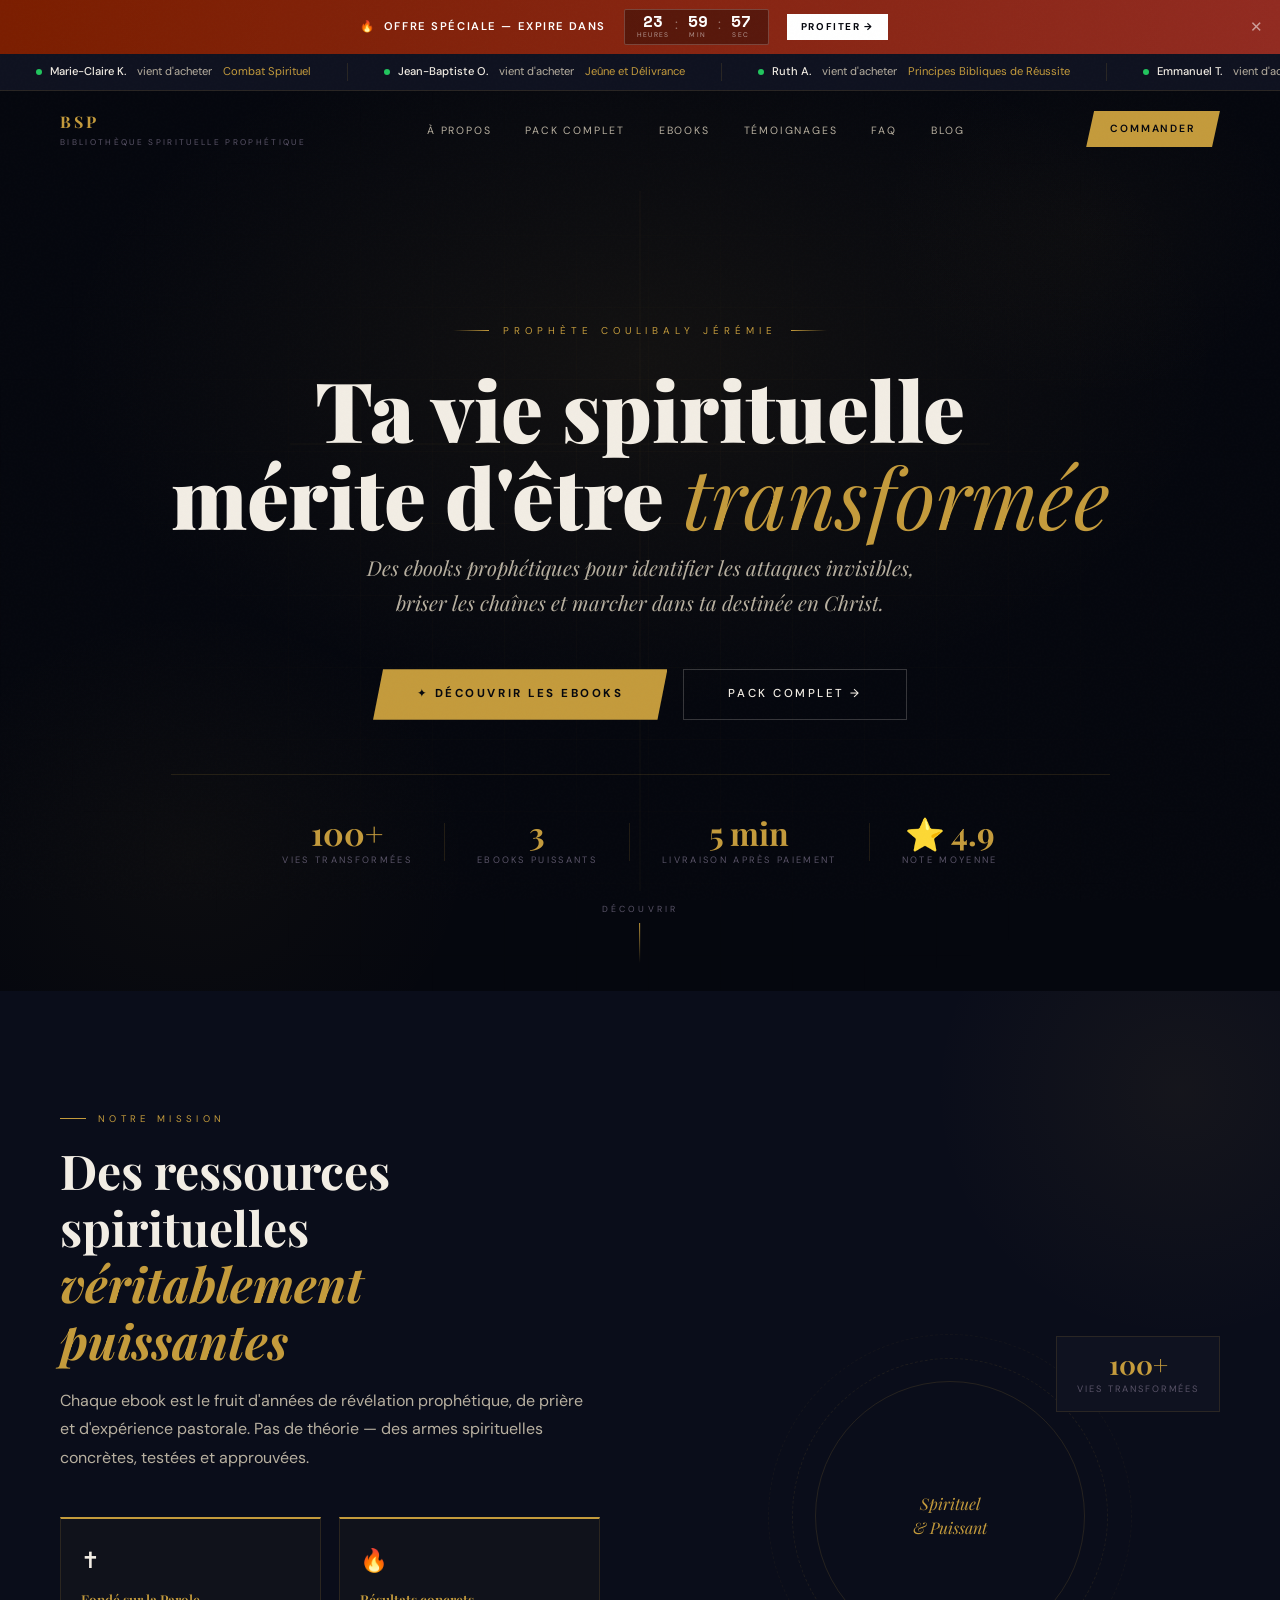
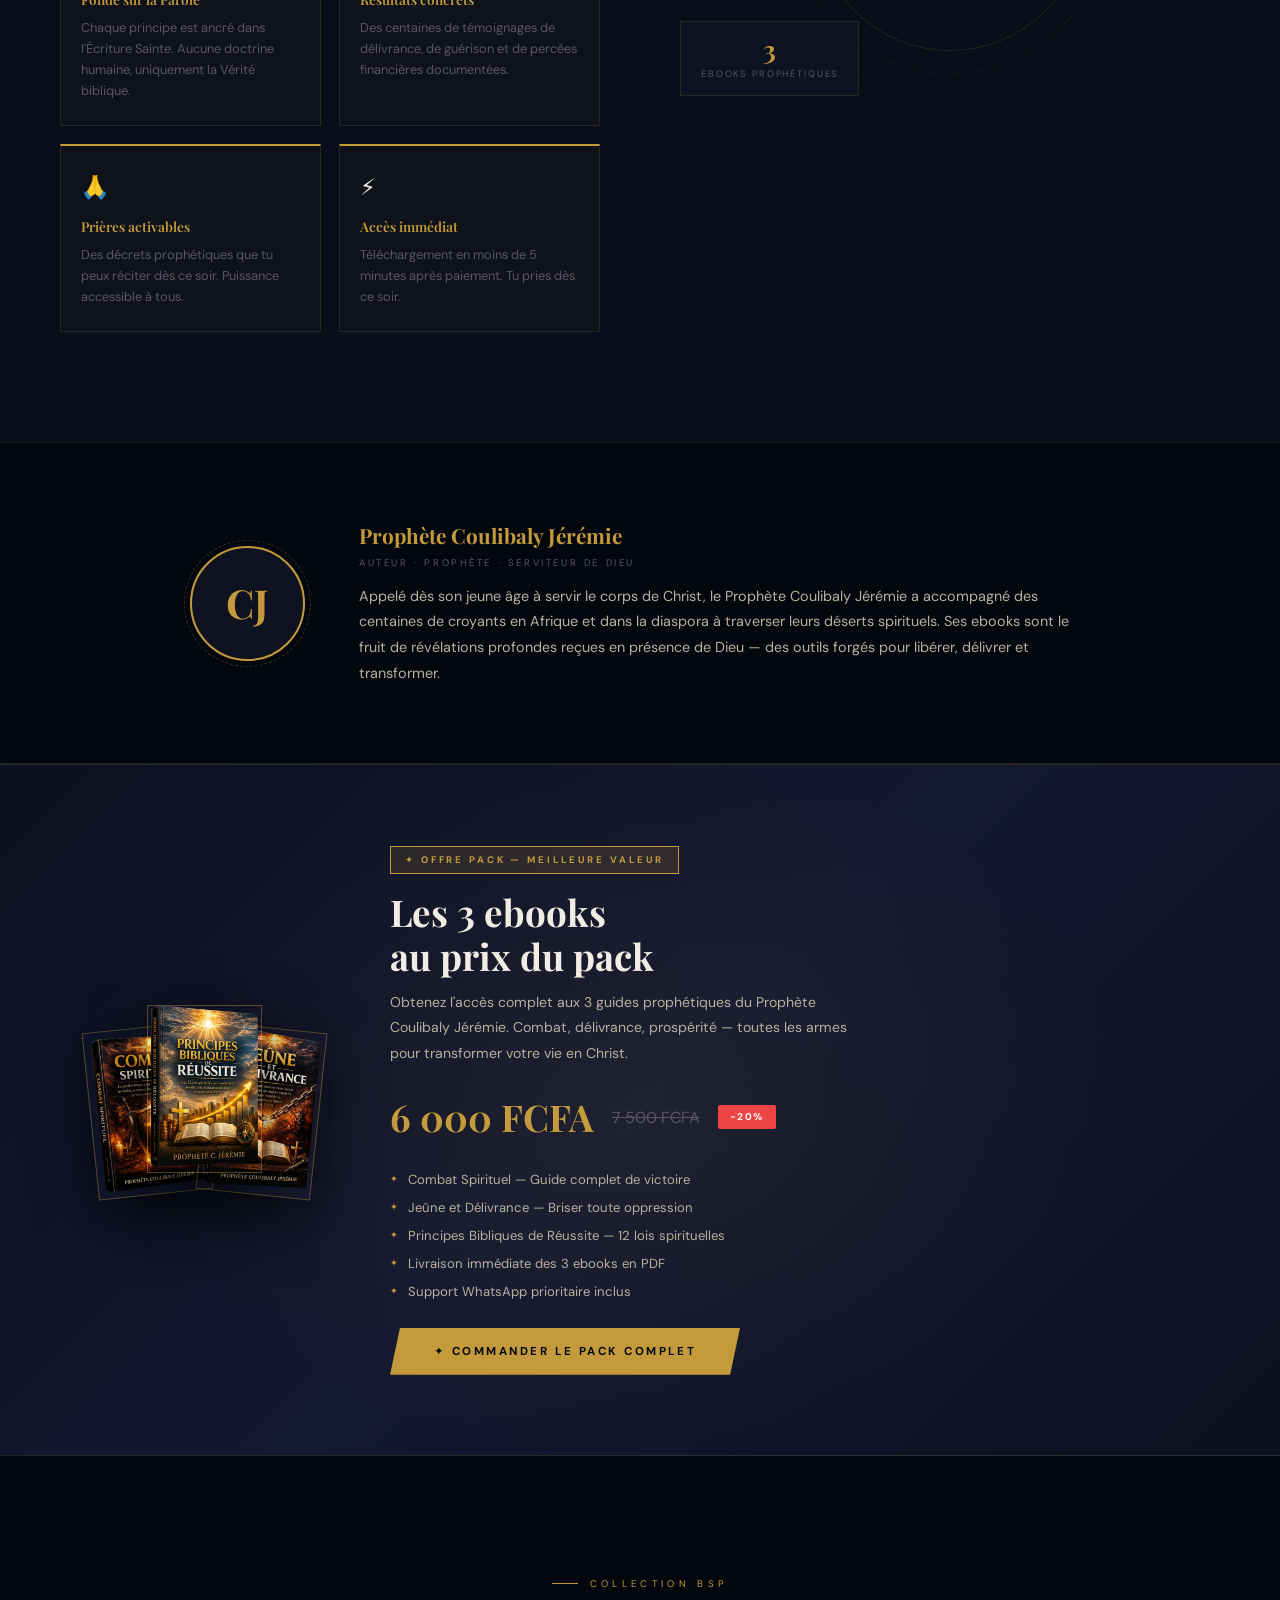
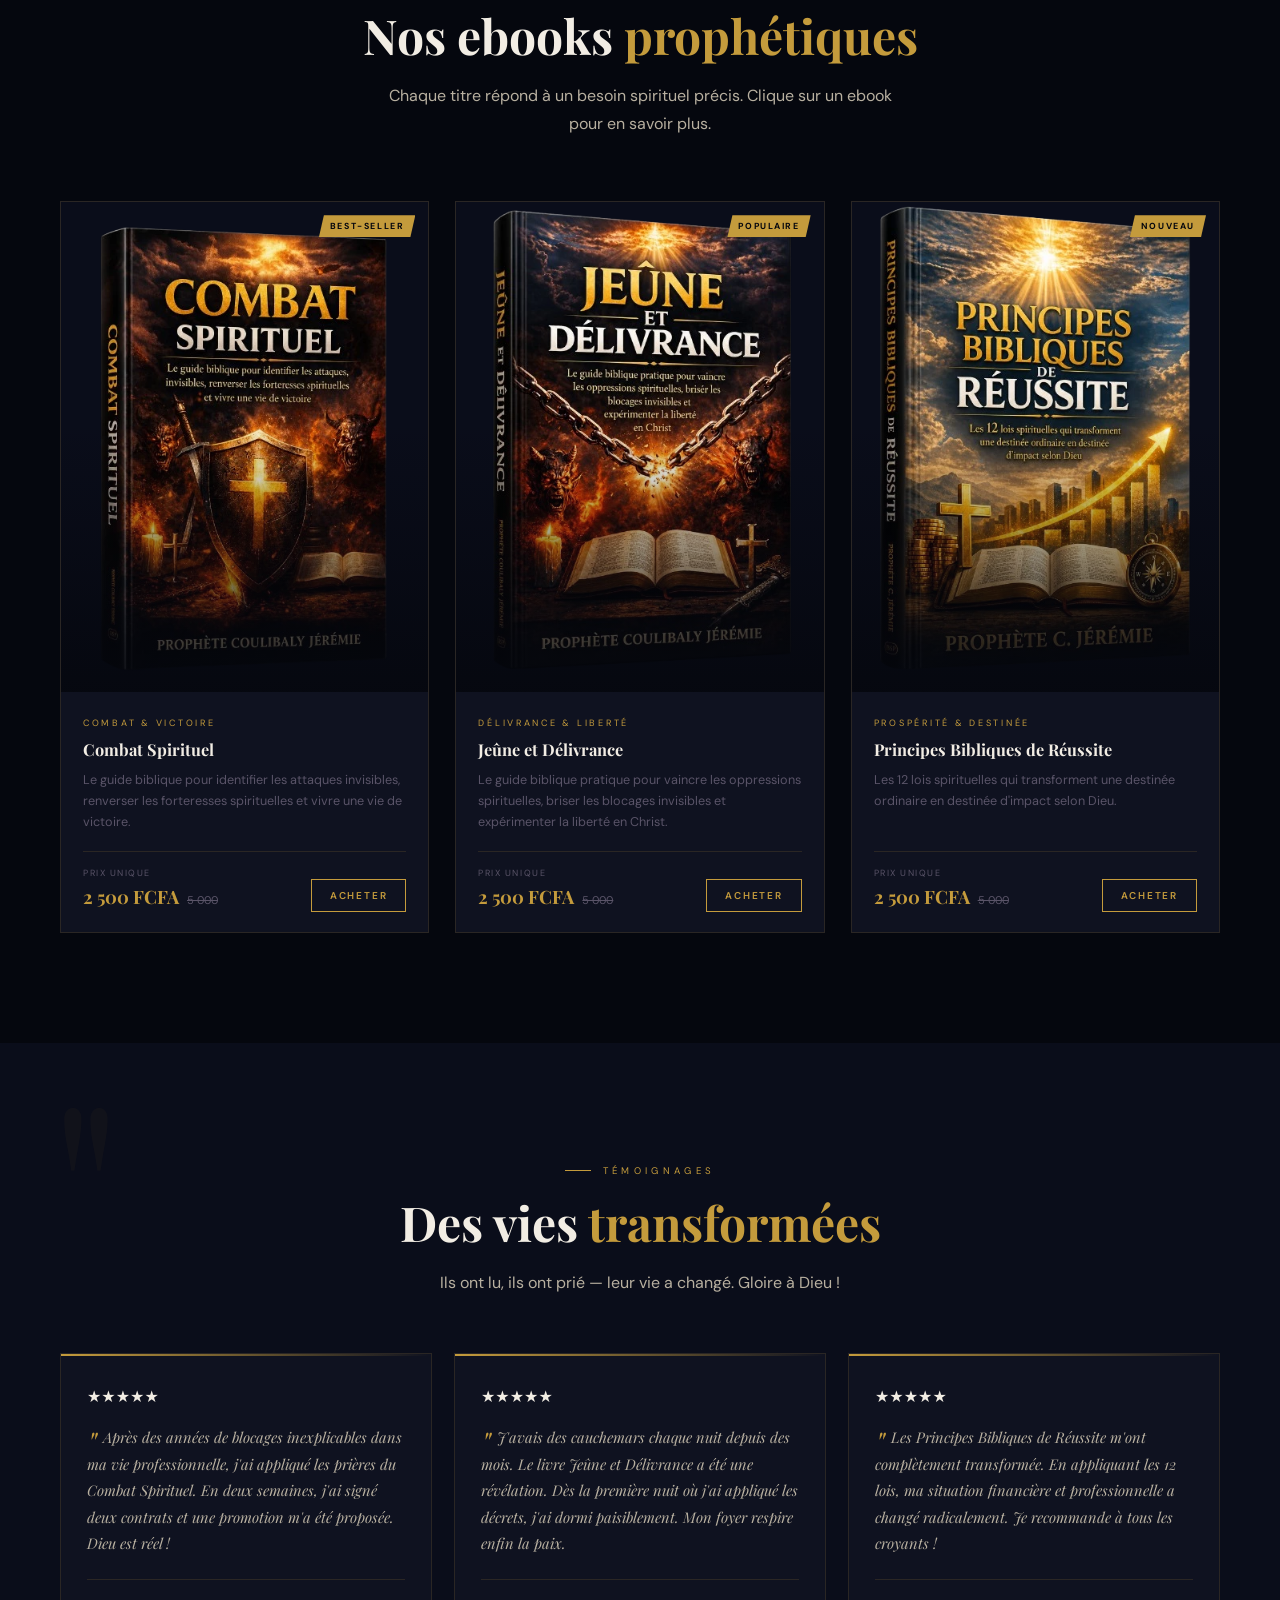
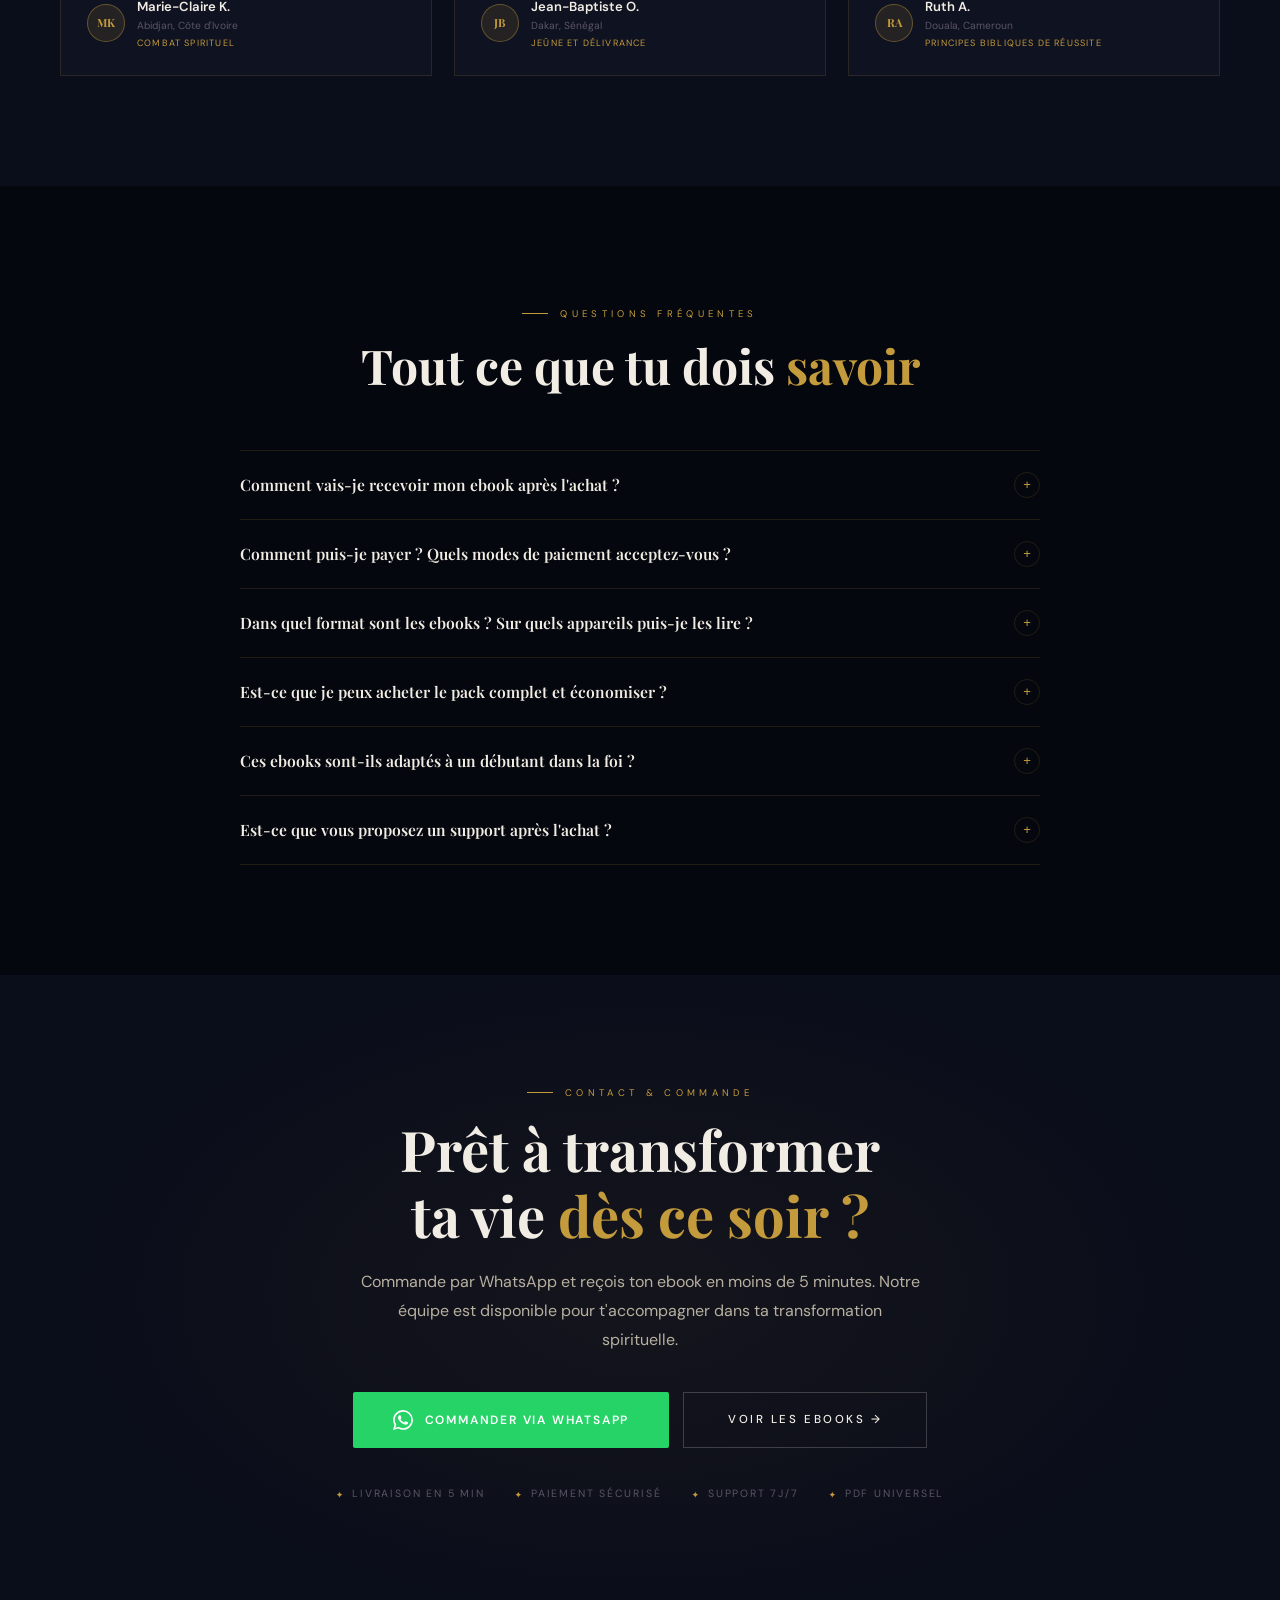
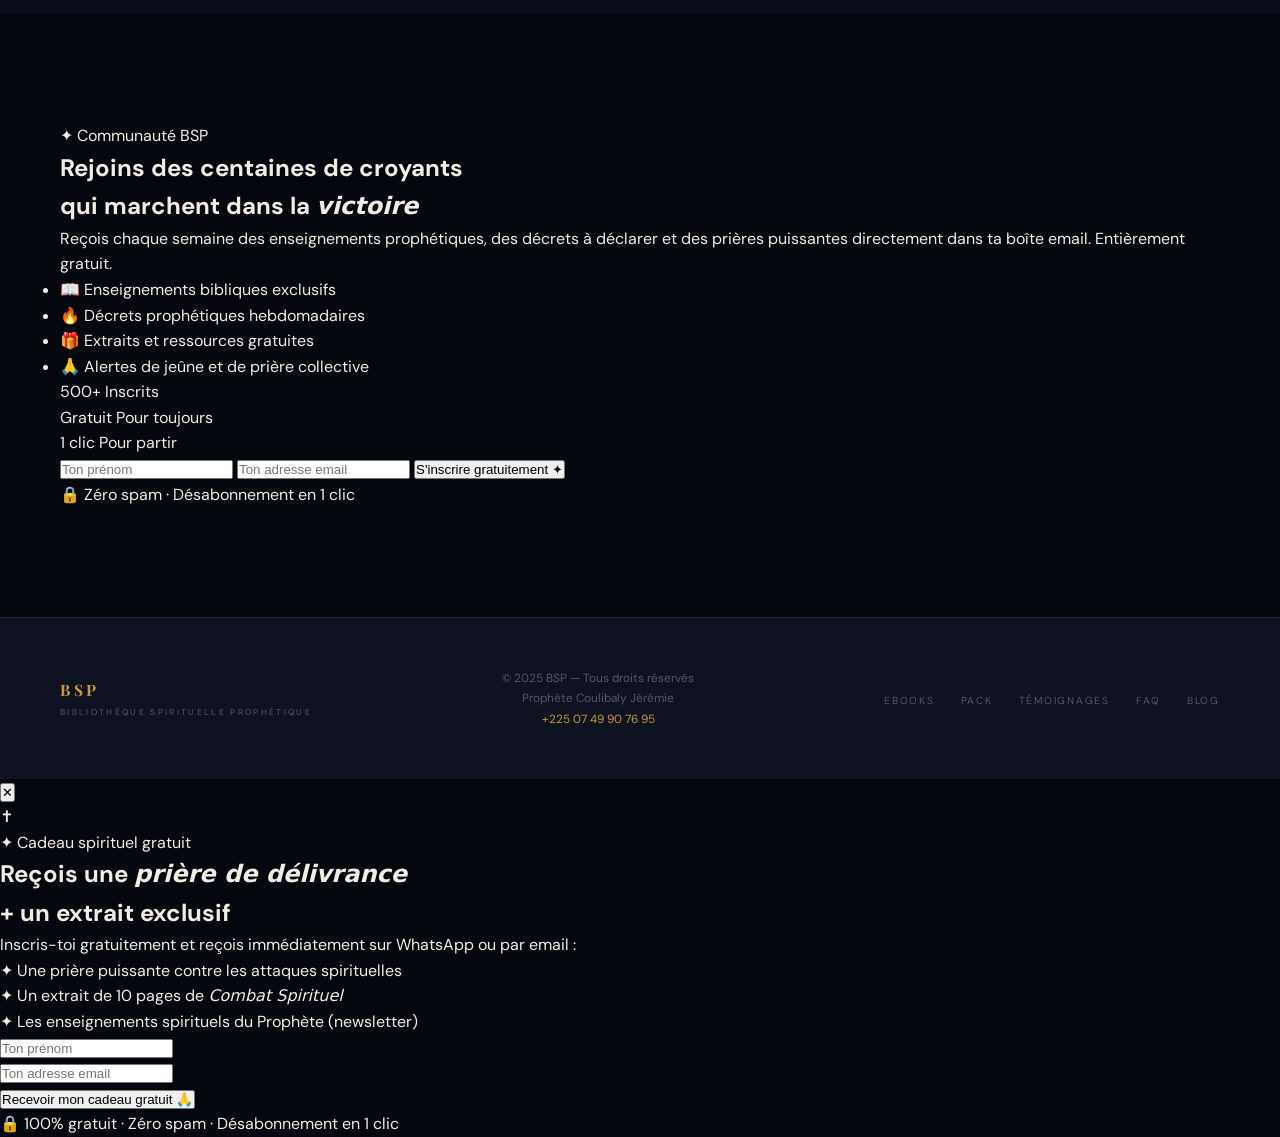
==== commit 658e7a0b: "Add newsletter and email capture popup sections" ====
--- a/index.html
+++ b/index.html
@@ -1008,6 +1008,97 @@
       </div>
     </section>
 
+    
+    <!-- ════════════════════════════════════════
+     SECTION NEWSLETTER
+     ════════════════════════════════════════ -->
+
+<section id="newsletter" class="nl-section">
+
+  <div class="nl-bg-glow"></div>
+  <div class="nl-dots"></div>
+
+  <div class="nl-container">
+
+    <!-- Gauche : texte -->
+    <div class="nl-left">
+      <div class="nl-eyebrow">✦ Communauté BSP</div>
+      <h2 class="nl-title">
+        Rejoins des centaines de croyants<br/>
+        qui marchent dans la <em>victoire</em>
+      </h2>
+      <p class="nl-desc">
+        Reçois chaque semaine des enseignements prophétiques, des décrets à déclarer et des prières puissantes directement dans ta boîte email. Entièrement gratuit.
+      </p>
+      <ul class="nl-perks">
+        <li><span>📖</span> Enseignements bibliques exclusifs</li>
+        <li><span>🔥</span> Décrets prophétiques hebdomadaires</li>
+        <li><span>🎁</span> Extraits et ressources gratuites</li>
+        <li><span>🙏</span> Alertes de jeûne et de prière collective</li>
+      </ul>
+    </div>
+
+    <!-- Droite : formulaire -->
+    <div class="nl-right">
+      <div class="nl-card">
+        <div class="nl-card-top">
+          <div class="nl-stat">
+            <span class="nl-stat-n">500+</span>
+            <span class="nl-stat-l">Inscrits</span>
+          </div>
+          <div class="nl-stat-sep"></div>
+          <div class="nl-stat">
+            <span class="nl-stat-n">Gratuit</span>
+            <span class="nl-stat-l">Pour toujours</span>
+          </div>
+          <div class="nl-stat-sep"></div>
+          <div class="nl-stat">
+            <span class="nl-stat-n">1 clic</span>
+            <span class="nl-stat-l">Pour partir</span>
+          </div>
+        </div>
+
+        <form id="nl-form" class="nl-form" novalidate>
+          <input
+            type="text"
+            id="nl-name"
+            name="name"
+            placeholder="Ton prénom"
+            class="nl-input"
+            autocomplete="given-name"
+            required
+          />
+          <input
+            type="email"
+            id="nl-email"
+            name="email"
+            placeholder="Ton adresse email"
+            class="nl-input"
+            autocomplete="email"
+            required
+          />
+          <button type="submit" class="nl-btn" id="nl-submit-btn">
+            <span class="nl-btn-text">S'inscrire gratuitement ✦</span>
+            <span class="nl-btn-loading" style="display:none;">Envoi…</span>
+          </button>
+          <p class="nl-privacy">🔒 Zéro spam · Désabonnement en 1 clic</p>
+        </form>
+
+        <div id="nl-success" class="nl-success-msg" style="display:none;">
+          <div style="font-size:32px; margin-bottom:12px;">🙏</div>
+          <strong>Bienvenue dans la communauté BSP !</strong>
+          <p>Vérifie ta boîte email pour recevoir tes ressources gratuites. Que Dieu te bénisse !</p>
+        </div>
+
+        <div id="nl-error" class="nl-error-msg" style="display:none;">
+          Une erreur est survenue. <a href="https://wa.me/2250749907695" target="_blank" style="color:var(--gold);">Contacte-nous sur WhatsApp.</a>
+        </div>
+      </div>
+    </div>
+
+  </div>
+</section>
+
     <!-- ══════════════════════════════
      FOOTER
 ══════════════════════════════ -->
@@ -1135,6 +1226,209 @@
       </div>
     </div>
 
+    <!-- ════════════════════════════════════════
+     POPUP DE CAPTURE EMAIL
+     Apparaît après 15 secondes, 1 fois par visite
+     ════════════════════════════════════════ -->
+
+<div id="email-popup" class="ep-overlay" role="dialog" aria-modal="true" aria-label="Reçois une prière gratuite">
+  <div class="ep-card">
+
+    <!-- Bouton fermeture -->
+    <button class="ep-close" id="ep-close-btn" aria-label="Fermer">✕</button>
+
+    <!-- Déco croix fond -->
+    <div class="ep-cross-bg">✝</div>
+
+    <!-- Dots pattern -->
+    <div class="ep-dots"></div>
+
+    <!-- Contenu -->
+    <div class="ep-content">
+      <div class="ep-badge">✦ Cadeau spirituel gratuit</div>
+
+      <h2 class="ep-title">
+        Reçois une <em>prière de délivrance</em><br/>
+        + un extrait exclusif
+      </h2>
+
+      <p class="ep-desc">
+        Inscris-toi gratuitement et reçois immédiatement sur WhatsApp ou par email :
+      </p>
+
+      <ul class="ep-benefits">
+        <li><span class="ep-check">✦</span> Une prière puissante contre les attaques spirituelles</li>
+        <li><span class="ep-check">✦</span> Un extrait de 10 pages de <em>Combat Spirituel</em></li>
+        <li><span class="ep-check">✦</span> Les enseignements spirituels du Prophète (newsletter)</li>
+      </ul>
+
+      <!-- Formulaire -->
+      <form id="ep-form" class="ep-form" novalidate>
+        <div class="ep-field">
+          <input
+            type="text"
+            id="ep-name"
+            name="name"
+            placeholder="Ton prénom"
+            autocomplete="given-name"
+            required
+          />
+        </div>
+        <div class="ep-field">
+          <input
+            type="email"
+            id="ep-email"
+            name="email"
+            placeholder="Ton adresse email"
+            autocomplete="email"
+            required
+          />
+        </div>
+        <button type="submit" class="ep-submit" id="ep-submit-btn">
+          <span class="ep-submit-text">Recevoir mon cadeau gratuit 🙏</span>
+          <span class="ep-submit-loading" style="display:none;">Envoi en cours…</span>
+        </button>
+        <p class="ep-privacy">🔒 100% gratuit · Zéro spam · Désabonnement en 1 clic</p>
+      </form>
+
+      <!-- État succès -->
+      <div id="ep-success" class="ep-success" style="display:none;">
+        <div class="ep-success-icon">🙏</div>
+        <h3 class="ep-success-title">Gloire à Dieu !</h3>
+        <p class="ep-success-text">Ton extrait et ta prière sont en chemin. Vérifie ta boîte email dans quelques minutes. Que Dieu te bénisse !</p>
+        <button class="ep-success-close" onclick="closeEmailPopup()">Fermer</button>
+      </div>
+
+      <!-- État erreur -->
+      <div id="ep-error" class="ep-error" style="display:none;">
+        <p>Une erreur est survenue. <a href="https://wa.me/2250749907695" target="_blank">Contacte-nous sur WhatsApp</a>.</p>
+      </div>
+    </div>
+
+  </div>
+</div>
+
+    <script>
+(function() {
+
+  /* ── CONFIG — À MODIFIER ── */
+  const BREVO_LIST_ID = 3;           // ← Ton ID de liste Brevo
+  const POPUP_DELAY_MS = 15000;      // 15 secondes avant affichage popup
+  const POPUP_STORAGE_KEY = 'bsp_popup_shown';
+  const EXTRACT_DOWNLOAD_URL = '';   // URL de l'extrait PDF si tu en as un (optionnel)
+
+  /* ── POPUP ── */
+  const popup   = document.getElementById('email-popup');
+  const closeBtn = document.getElementById('ep-close-btn');
+
+  function showPopup() {
+    if (sessionStorage.getItem(POPUP_STORAGE_KEY)) return;
+    popup.classList.add('ep-visible');
+    document.body.style.overflow = 'hidden';
+  }
+
+  function closeEmailPopup() {
+    popup.classList.remove('ep-visible');
+    document.body.style.overflow = '';
+    sessionStorage.setItem(POPUP_STORAGE_KEY, '1');
+  }
+  window.closeEmailPopup = closeEmailPopup;
+
+  // Afficher après délai
+  setTimeout(showPopup, POPUP_DELAY_MS);
+
+  // Afficher aussi quand l'utilisateur veut quitter (exit intent — desktop)
+  document.addEventListener('mouseleave', function(e) {
+    if (e.clientY < 10) showPopup();
+  }, { once: true });
+
+  if (closeBtn) closeBtn.addEventListener('click', closeEmailPopup);
+
+  // Clic sur l'overlay pour fermer
+  popup.addEventListener('click', function(e) {
+    if (e.target === popup) closeEmailPopup();
+  });
+
+  // Touche Echap
+  document.addEventListener('keydown', function(e) {
+    if (e.key === 'Escape') closeEmailPopup();
+  });
+
+  /* ── SOUMISSION BREVO (fonction commune) ── */
+  async function subscribeToBrevo(name, email) {
+    const resp = await fetch('/.netlify/functions/subscribe', {
+      method: 'POST',
+      headers: { 'Content-Type': 'application/json' },
+      body: JSON.stringify({ name, email, listId: BREVO_LIST_ID })
+    });
+    if (!resp.ok) throw new Error('Erreur serveur');
+    return resp.json();
+  }
+
+  /* ── FORMULAIRE POPUP ── */
+  const epForm   = document.getElementById('ep-form');
+  const epSubmit = document.getElementById('ep-submit-btn');
+  const epSuccess = document.getElementById('ep-success');
+  const epError   = document.getElementById('ep-error');
+
+  if (epForm) {
+    epForm.addEventListener('submit', async function(e) {
+      e.preventDefault();
+      const name  = document.getElementById('ep-name').value.trim();
+      const email = document.getElementById('ep-email').value.trim();
+      if (!name || !email) return;
+
+      epSubmit.disabled = true;
+      epSubmit.querySelector('.ep-submit-text').style.display = 'none';
+      epSubmit.querySelector('.ep-submit-loading').style.display = 'inline';
+
+      try {
+        await subscribeToBrevo(name, email);
+        epForm.style.display = 'none';
+        epSuccess.style.display = 'block';
+        sessionStorage.setItem(POPUP_STORAGE_KEY, '1');
+      } catch(err) {
+        epSubmit.disabled = false;
+        epSubmit.querySelector('.ep-submit-text').style.display = 'inline';
+        epSubmit.querySelector('.ep-submit-loading').style.display = 'none';
+        epError.style.display = 'block';
+      }
+    });
+  }
+
+  /* ── FORMULAIRE NEWSLETTER SECTION ── */
+  const nlForm    = document.getElementById('nl-form');
+  const nlSubmit  = document.getElementById('nl-submit-btn');
+  const nlSuccess = document.getElementById('nl-success');
+  const nlError   = document.getElementById('nl-error');
+
+  if (nlForm) {
+    nlForm.addEventListener('submit', async function(e) {
+      e.preventDefault();
+      const name  = document.getElementById('nl-name').value.trim();
+      const email = document.getElementById('nl-email').value.trim();
+      if (!name || !email) return;
+
+      nlSubmit.disabled = true;
+      nlSubmit.querySelector('.nl-btn-text').style.display = 'none';
+      nlSubmit.querySelector('.nl-btn-loading').style.display = 'inline';
+
+      try {
+        await subscribeToBrevo(name, email);
+        nlForm.style.display = 'none';
+        nlSuccess.style.display = 'block';
+      } catch(err) {
+        nlSubmit.disabled = false;
+        nlSubmit.querySelector('.nl-btn-text').style.display = 'inline';
+        nlSubmit.querySelector('.nl-btn-loading').style.display = 'none';
+        nlError.style.display = 'block';
+      }
+    });
+  }
+
+})();
+</script>
+
     <script src="main.js"></script>
   </body>
 </html>
--- a/style.css
+++ b/style.css
@@ -422,30 +422,42 @@
   flex-direction: column;
   align-items: center;
   justify-content: center;
-  gap: 30px;
+  gap: clamp(16px, 4vh, 32px);
+  padding: 80px 24px 40px;
+  overflow-y: auto;
 }
 #mobile-menu.open {
   display: flex;
 }
 #mobile-menu a {
   font-family: var(--font-title);
-  font-size: 1.9rem;
+  font-size: clamp(1.4rem, 6vw, 1.9rem);
   color: var(--ivory);
   text-decoration: none;
   transition: color 0.3s;
+  text-align: center;
 }
 #mobile-menu a:hover {
   color: var(--gold);
 }
+#mobile-menu .btn-primary {
+  font-size: 0.7rem;
+  padding: 14px 32px;
+  clip-path: none;
+  border-radius: 2px;
+  margin-top: 8px;
+}
 .menu-close {
   position: absolute;
-  top: 22px;
-  right: 26px;
+  top: 20px;
+  right: 22px;
   background: none;
   border: none;
   color: var(--ivory-dim);
   font-size: 1.5rem;
   cursor: pointer;
+  padding: 8px;
+  line-height: 1;
 }
 
 /* HERO */
@@ -623,7 +635,7 @@
 }
 .hero-scroll {
   position: absolute;
-  bottom: 34px;
+  bottom: 28px;
   left: 50%;
   transform: translateX(-50%);
   display: flex;
@@ -632,6 +644,7 @@
   gap: 7px;
   opacity: 0;
   animation: fadeIn 1s 1.4s forwards;
+  /* caché automatiquement si hero trop court via JS */
 }
 .hero-scroll span {
   font-size: 0.55rem;
@@ -641,7 +654,7 @@
 }
 .scroll-line {
   width: 1px;
-  height: 46px;
+  height: 40px;
   background: linear-gradient(to bottom, var(--gold), transparent);
   animation: pulse 2.5s ease-in-out infinite;
 }
@@ -1892,38 +1905,40 @@
 }
 
 @media (max-width: 768px) {
-  /* ── BANNER : empêche le wrap, réduit padding, cache le timer sur très petits écrans ── */
+  /* ── BANNER mobile : 2 lignes propres, tout visible ── */
   #urgency-banner {
-    padding: 8px 40px 8px 12px;
-    gap: 10px;
-    flex-wrap: nowrap;
+    padding: 6px 36px 6px 12px;
+    gap: 5px 12px;
+    flex-wrap: wrap;
     justify-content: center;
+    text-align: center;
   }
   .banner-text {
-    font-size: 0.58rem;
+    font-size: 0.64rem;
     gap: 5px;
     white-space: nowrap;
+    justify-content: center;
   }
   .banner-flame {
     display: none;
-  } /* gagne de la place */
+  }
   .banner-timer {
     padding: 2px 8px;
     gap: 3px;
   }
   .timer-digit {
-    font-size: 0.82rem;
+    font-size: 0.88rem;
   }
   .timer-label {
-    font-size: 0.36rem;
+    font-size: 0.38rem;
   }
   .banner-cta {
-    font-size: 0.55rem;
-    padding: 4px 10px;
-  }
-
-  /* ── TICKER : ne jamais hardcoder margin-top ici — JS le gère ── */
-  /* (on retire l'overide margin-top:72px qui cassait le calcul JS) */
+    font-size: 0.6rem;
+    padding: 4px 14px;
+    white-space: nowrap;
+  }
+
+  /* ── TICKER ── */
   #social-ticker {
     margin-top: var(--banner-h, 37px);
   }
@@ -1943,29 +1958,48 @@
     display: flex;
   }
 
-  /* ── HERO : padding géré par JS via --hero-pad, on ne l'override plus ── */
+  /* ── HERO ── */
   #hero {
     padding-left: 20px;
     padding-right: 20px;
-    padding-bottom: 70px;
+    padding-bottom: 90px;
   }
   .hero-title {
     font-size: clamp(2rem, 9vw, 3rem);
   }
   .hero-subtitle {
-    font-size: 0.95rem;
-  }
+    font-size: 0.92rem;
+    margin-bottom: 32px;
+  }
+  .hero-actions {
+    gap: 10px;
+  }
+  .hero-actions .btn-primary,
+  .hero-actions .btn-outline {
+    padding: 13px 28px;
+    font-size: 0.65rem;
+  }
+  /* proof stats : 2x2 grille sur mobile */
   .hero-proof {
-    gap: 14px;
-    flex-wrap: wrap;
-    margin-top: 38px;
-    padding-top: 32px;
+    display: grid;
+    grid-template-columns: 1fr 1fr;
+    gap: 18px 10px;
+    margin-top: 32px;
+    padding-top: 28px;
   }
   .proof-div {
     display: none;
   }
   .proof-num {
-    font-size: 1.5rem;
+    font-size: 1.45rem;
+  }
+  .proof-label {
+    font-size: 0.55rem;
+    letter-spacing: 0.15em;
+  }
+  /* Scroll indicator : caché sur mobile pour éviter le clash */
+  .hero-scroll {
+    display: none;
   }
 
   /* ── SECTIONS ── */
@@ -2136,12 +2170,26 @@
 
 /* Extra small — 380px et moins (iPhone SE, Galaxy A série) */
 @media (max-width: 380px) {
+  /* Banner : on réduit encore mais on garde tout visible */
+  #urgency-banner {
+    gap: 4px 8px;
+    padding: 5px 32px 5px 10px;
+  }
+  .banner-text {
+    font-size: 0.58rem;
+  }
   .banner-timer {
-    display: none;
-  } /* trop serré, on garde juste le texte + CTA */
-  .banner-text {
-    font-size: 0.56rem;
-  }
+    padding: 2px 6px;
+    gap: 2px;
+  }
+  .timer-digit {
+    font-size: 0.78rem;
+  }
+  .banner-cta {
+    font-size: 0.54rem;
+    padding: 3px 10px;
+  }
+  /* Reste */
   .hero-eyebrow {
     font-size: 0.52rem;
     letter-spacing: 0.3em;
@@ -2154,5 +2202,5 @@
   }
   .bundle-books {
     display: none;
-  } /* évite tout débordement */
-}
+  }
+}
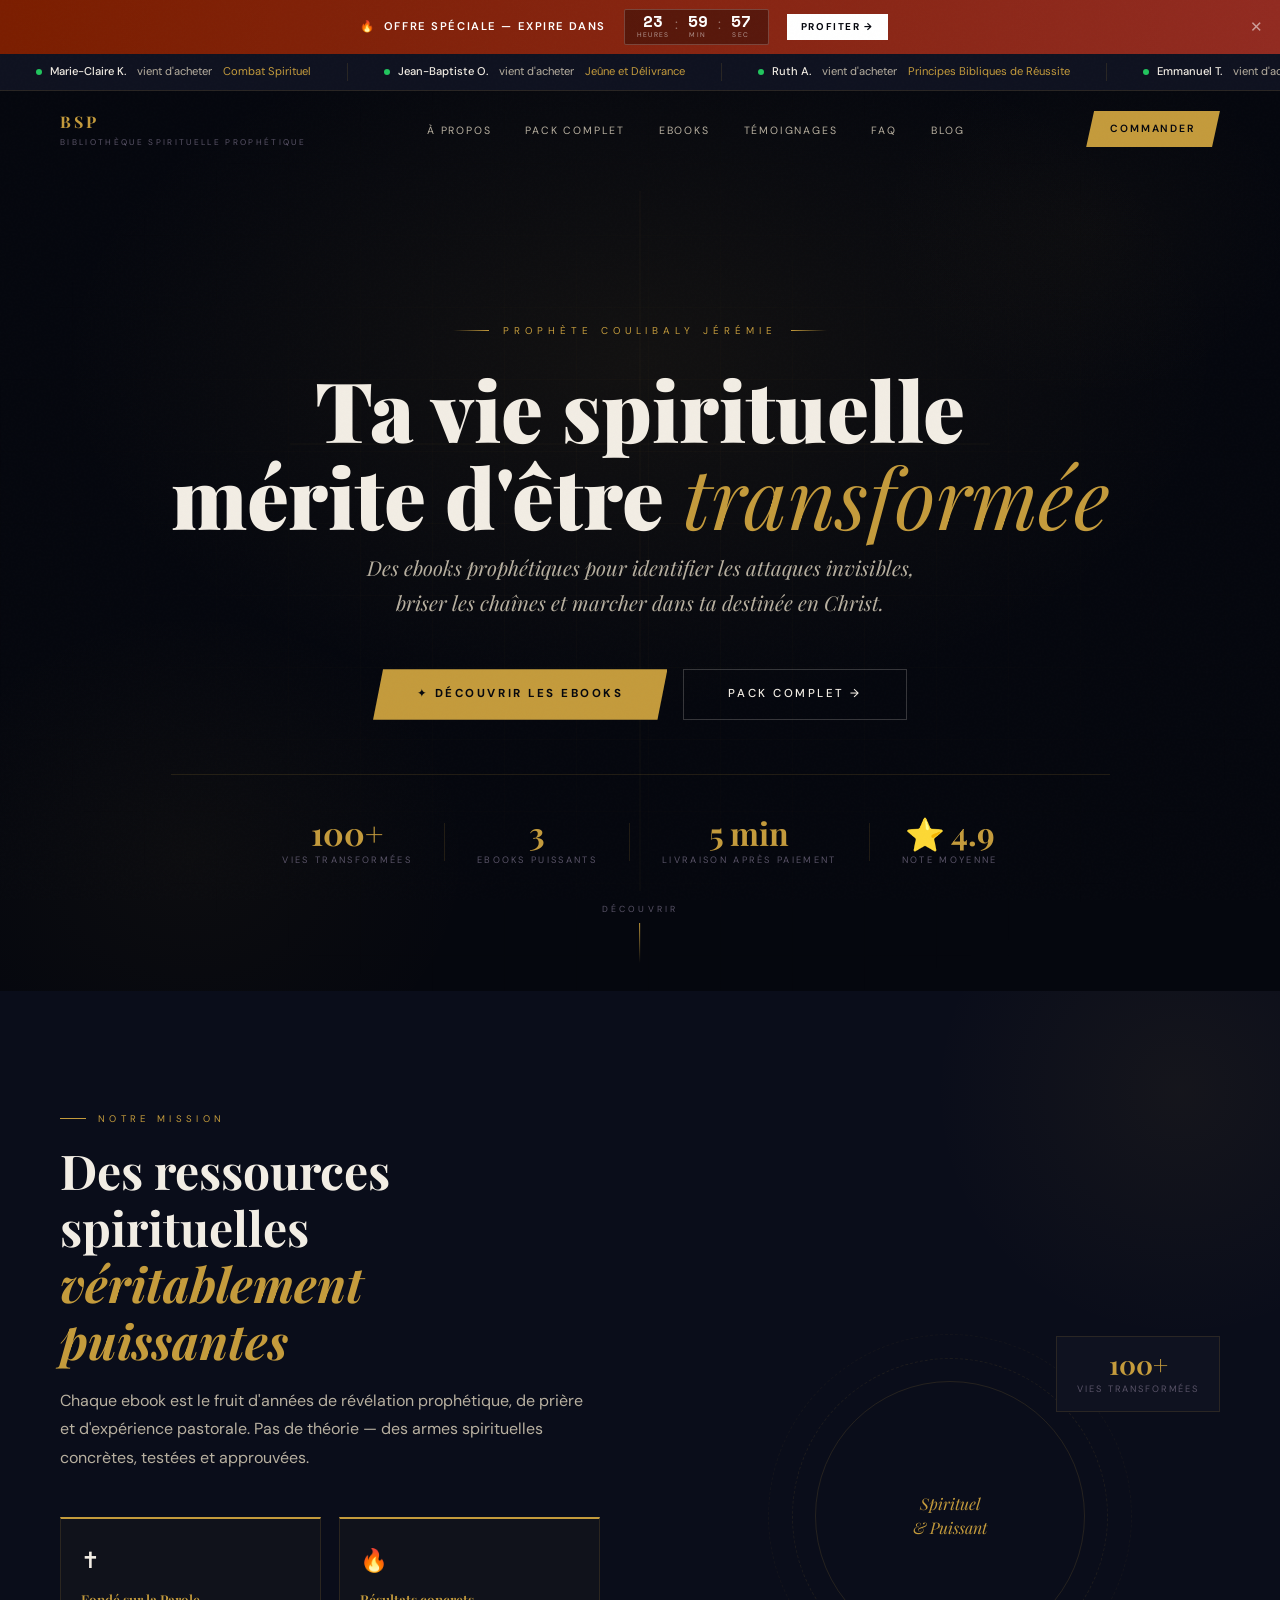
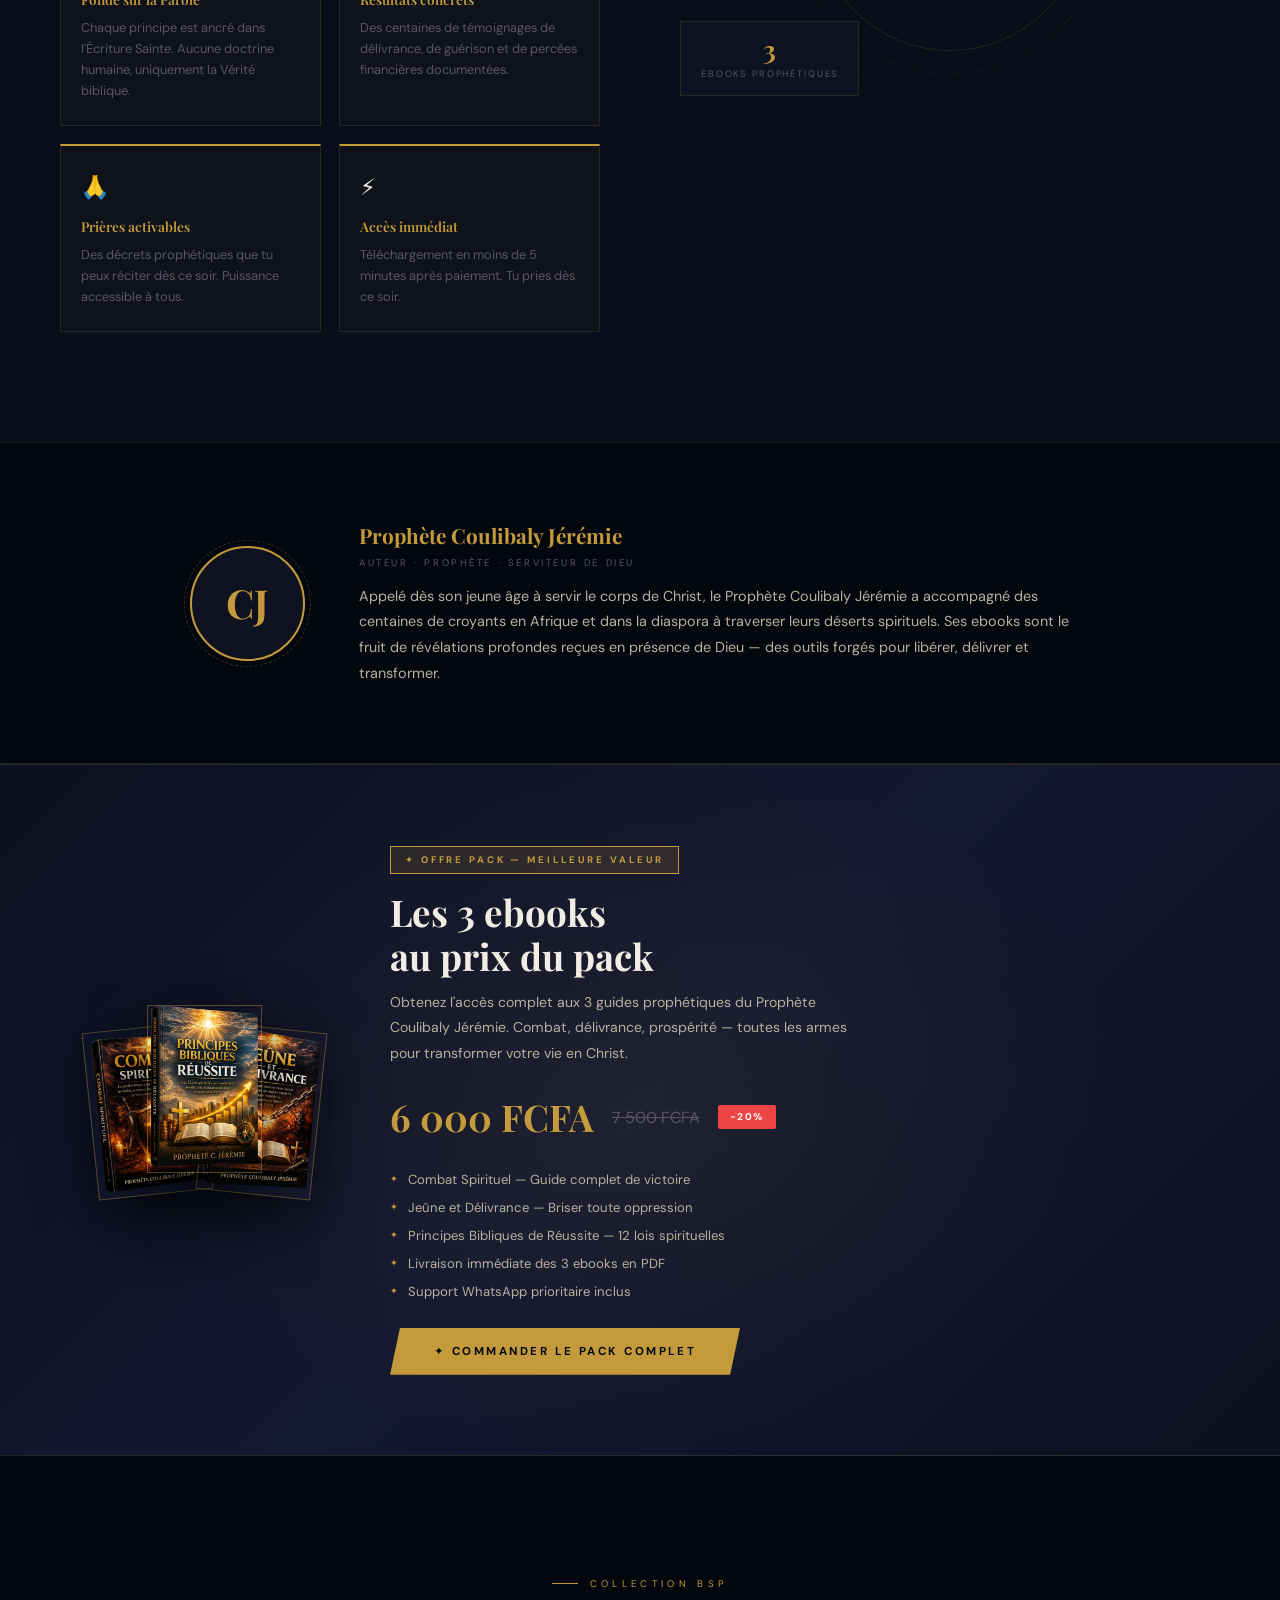
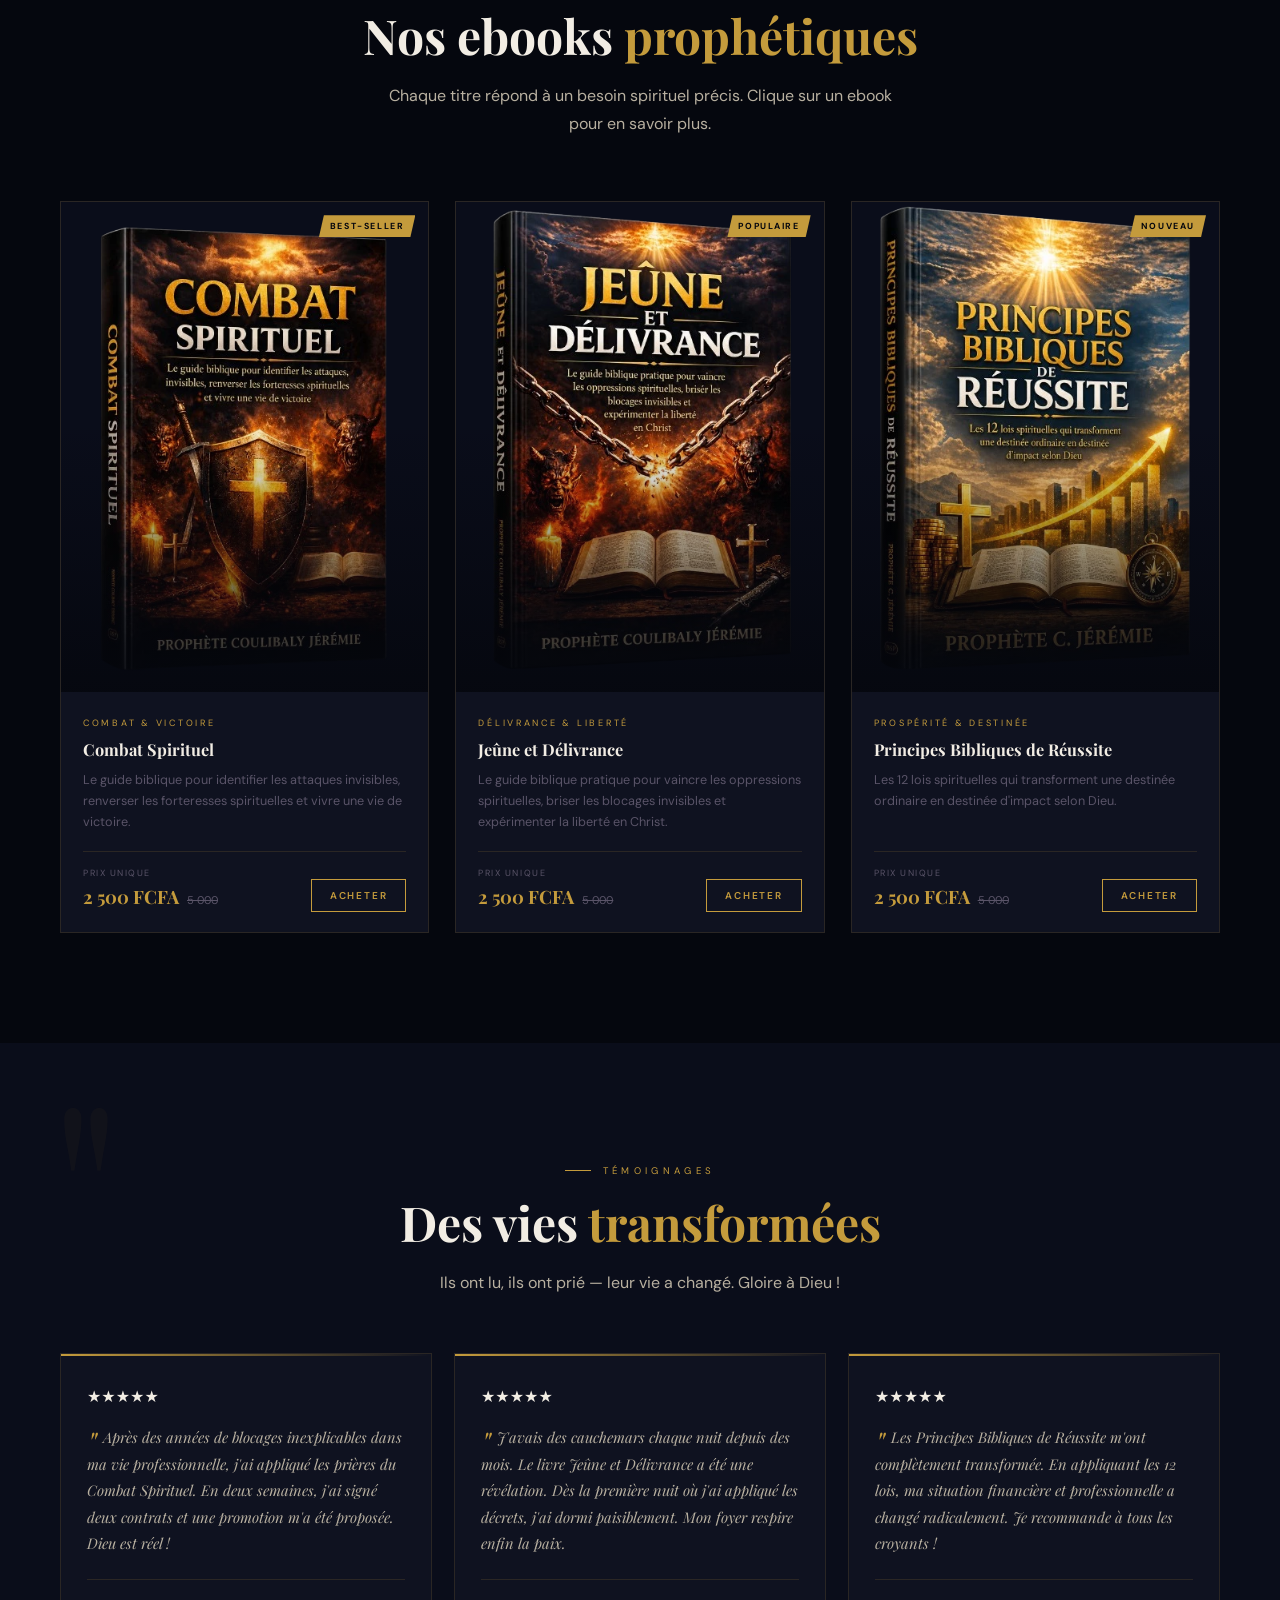
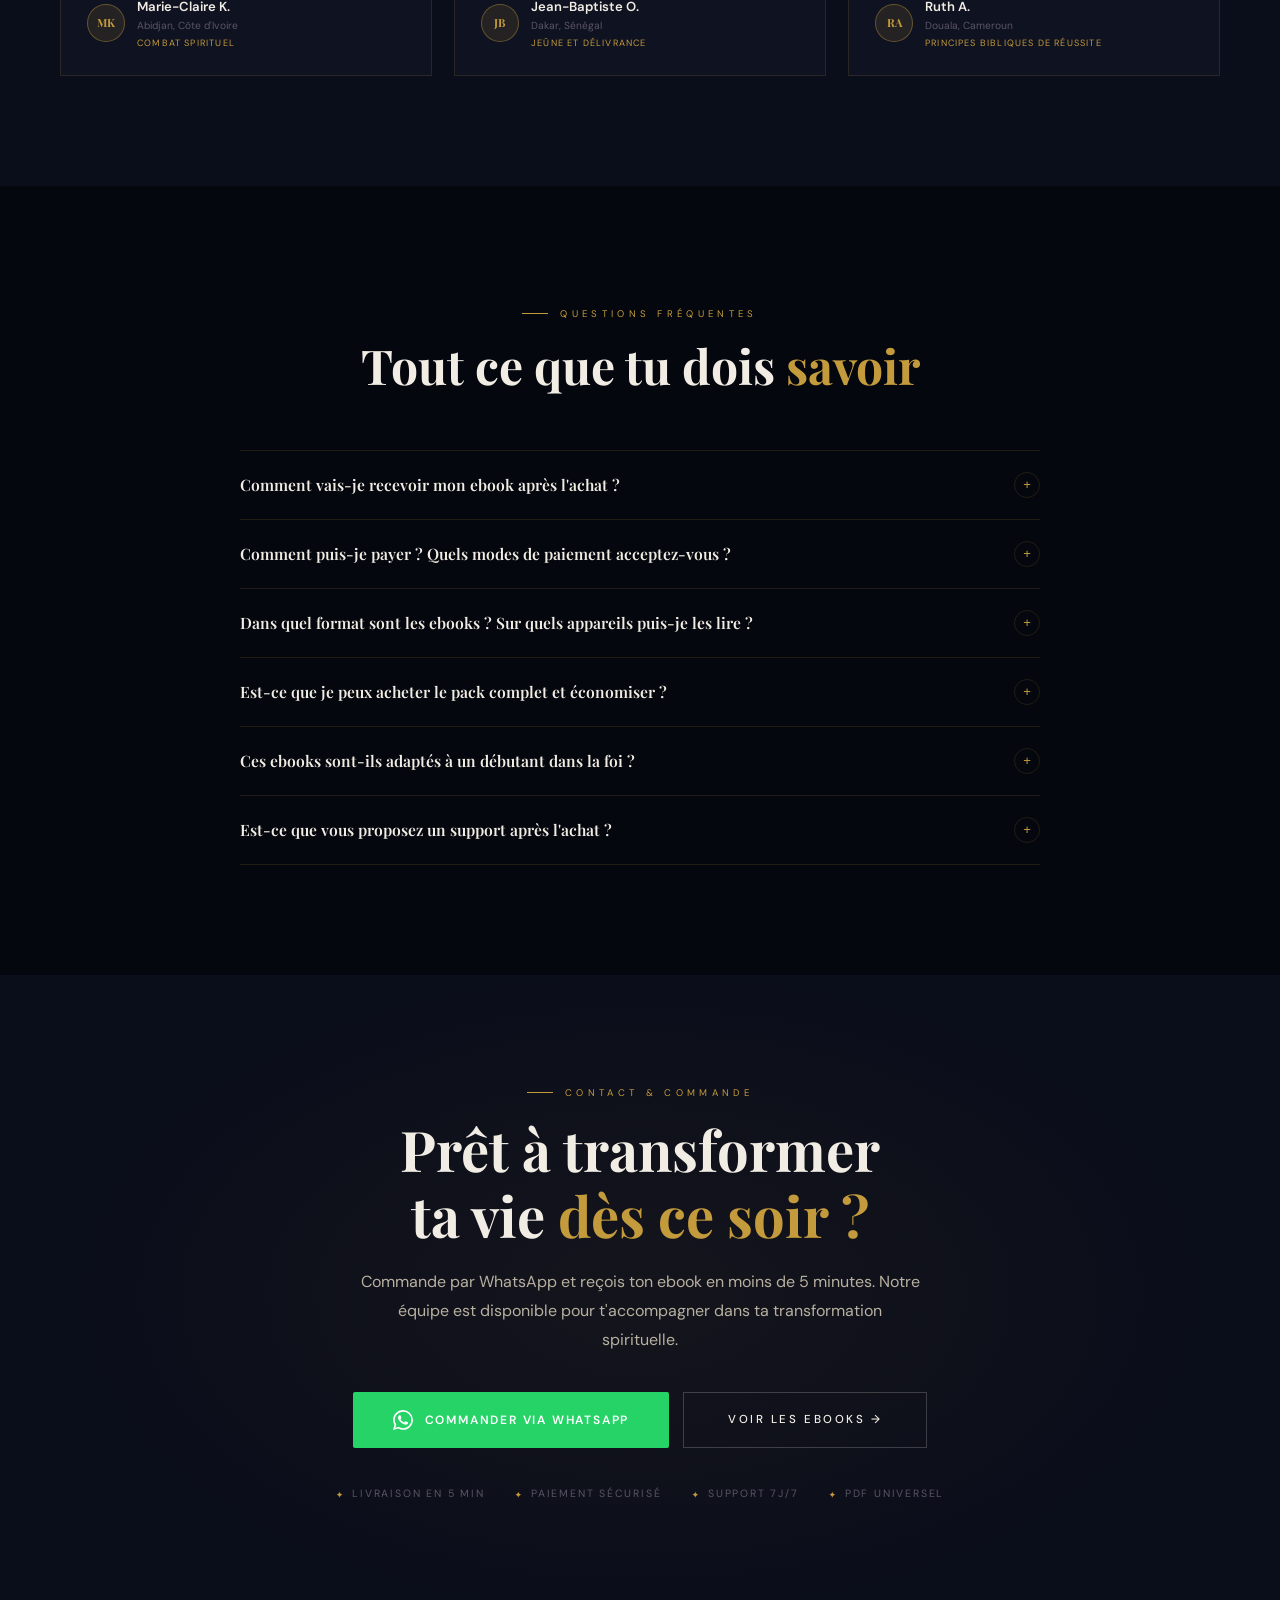
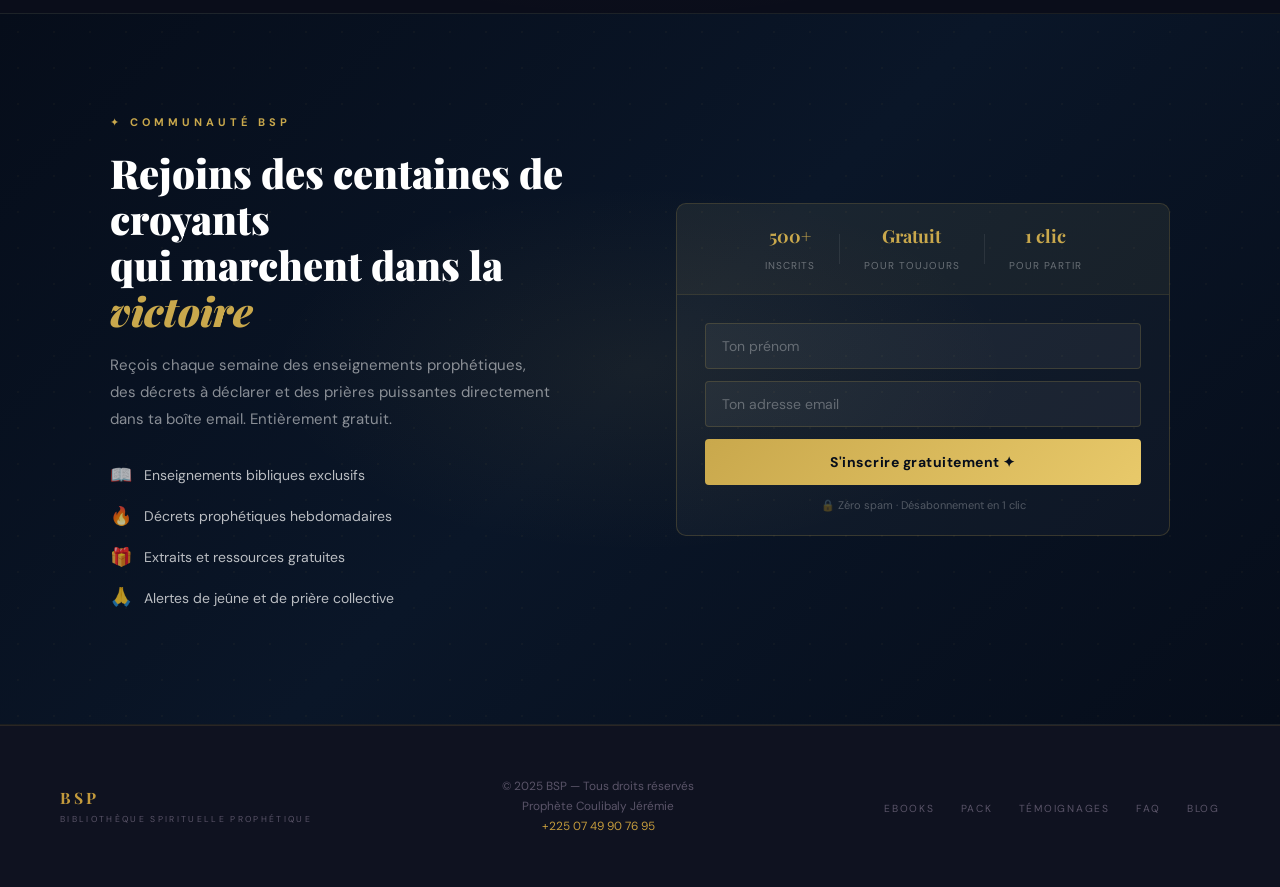
==== commit f3ed2272: "Update Brevo list ID from 3 to 8" ====
--- a/index.html
+++ b/index.html
@@ -1312,7 +1312,7 @@
 (function() {
 
   /* ── CONFIG — À MODIFIER ── */
-  const BREVO_LIST_ID = 3;           // ← Ton ID de liste Brevo
+  const BREVO_LIST_ID = 8;           // ← Ton ID de liste Brevo
   const POPUP_DELAY_MS = 15000;      // 15 secondes avant affichage popup
   const POPUP_STORAGE_KEY = 'bsp_popup_shown';
   const EXTRACT_DOWNLOAD_URL = '';   // URL de l'extrait PDF si tu en as un (optionnel)
--- a/style.css
+++ b/style.css
@@ -2204,3 +2204,291 @@
     display: none;
   }
 }
+
+/* ══════════════════════════════
+   POPUP
+══════════════════════════════ */
+.ep-overlay {
+  position: fixed; inset: 0; z-index: 9999;
+  background: rgba(0,0,0,0.75);
+  backdrop-filter: blur(6px);
+  display: flex; align-items: center; justify-content: center;
+  padding: 20px;
+  opacity: 0; pointer-events: none;
+  transition: opacity .4s ease;
+}
+.ep-overlay.ep-visible {
+  opacity: 1; pointer-events: all;
+}
+
+.ep-card {
+  position: relative;
+  background: linear-gradient(145deg, #0a1628 0%, #0d1e38 60%, #0a1628 100%);
+  border: 1px solid rgba(201,168,76,0.3);
+  border-radius: 12px;
+  max-width: 540px; width: 100%;
+  overflow: hidden;
+  box-shadow: 0 32px 80px rgba(0,0,0,0.6), 0 0 0 1px rgba(201,168,76,0.1);
+  animation: ep-slide-up .45s cubic-bezier(.22,.68,0,1.2) both;
+}
+@keyframes ep-slide-up {
+  from { transform: translateY(40px) scale(.97); opacity: 0; }
+  to   { transform: none; opacity: 1; }
+}
+
+.ep-cross-bg {
+  position: absolute; right: -10px; top: -20px;
+  font-size: 200px; color: rgba(201,168,76,0.04);
+  font-family: Georgia, serif; line-height: 1;
+  pointer-events: none; user-select: none;
+}
+.ep-dots {
+  position: absolute; inset: 0;
+  background-image: radial-gradient(circle, rgba(201,168,76,0.08) 1px, transparent 1px);
+  background-size: 28px 28px; pointer-events: none;
+}
+
+.ep-close {
+  position: absolute; top: 14px; right: 16px;
+  background: rgba(255,255,255,0.07); border: 1px solid rgba(255,255,255,0.1);
+  color: rgba(255,255,255,0.5); font-size: 14px;
+  width: 30px; height: 30px; border-radius: 50%;
+  cursor: pointer; display: flex; align-items: center; justify-content: center;
+  transition: background .2s, color .2s; z-index: 2;
+}
+.ep-close:hover { background: rgba(201,168,76,0.15); color: #c9a84c; }
+
+.ep-content {
+  padding: 40px 40px 36px;
+  position: relative; z-index: 1;
+}
+
+.ep-badge {
+  display: inline-block;
+  font-size: 10px; font-weight: 700; color: #c9a84c;
+  letter-spacing: 3.5px; text-transform: uppercase;
+  border: 1px solid rgba(201,168,76,0.3);
+  padding: 4px 14px; border-radius: 2px;
+  margin-bottom: 18px;
+  background: rgba(201,168,76,0.06);
+}
+
+.ep-title {
+  font-family: 'Playfair Display', Georgia, serif;
+  font-size: 26px; font-weight: 900; color: #fff;
+  line-height: 1.25; margin-bottom: 14px;
+}
+.ep-title em { font-style: italic; color: #c9a84c; }
+
+.ep-desc {
+  font-size: 14px; color: rgba(255,255,255,0.55);
+  margin-bottom: 16px; line-height: 1.7;
+}
+
+.ep-benefits {
+  list-style: none; margin: 0 0 24px; padding: 0;
+}
+.ep-benefits li {
+  display: flex; gap: 10px; align-items: flex-start;
+  font-size: 13.5px; color: rgba(255,255,255,0.75);
+  margin-bottom: 9px; line-height: 1.5;
+}
+.ep-check { color: #c9a84c; font-size: 12px; flex-shrink: 0; margin-top: 1px; }
+
+.ep-form { display: flex; flex-direction: column; gap: 10px; }
+
+.ep-field input {
+  width: 100%; padding: 13px 16px;
+  background: rgba(255,255,255,0.05);
+  border: 1px solid rgba(201,168,76,0.2);
+  border-radius: 4px; color: #fff;
+  font-family: 'DM Sans', sans-serif; font-size: 14px;
+  outline: none; transition: border-color .25s;
+}
+.ep-field input::placeholder { color: rgba(255,255,255,0.3); }
+.ep-field input:focus { border-color: rgba(201,168,76,0.6); }
+
+.ep-submit {
+  width: 100%; padding: 14px;
+  background: linear-gradient(135deg, #c9a84c, #e8c96a);
+  color: #060d1a; font-family: 'DM Sans', sans-serif;
+  font-size: 14px; font-weight: 700; letter-spacing: 0.5px;
+  border: none; border-radius: 4px; cursor: pointer;
+  transition: opacity .25s, transform .2s;
+}
+.ep-submit:hover { opacity: .88; transform: translateY(-1px); }
+.ep-submit:active { transform: translateY(0); }
+.ep-submit:disabled { opacity: .6; cursor: default; transform: none; }
+
+.ep-privacy {
+  font-size: 11px; color: rgba(255,255,255,0.3);
+  text-align: center; margin-top: 4px;
+}
+
+.ep-success {
+  text-align: center; padding: 16px 0;
+}
+.ep-success-icon { font-size: 44px; margin-bottom: 14px; }
+.ep-success-title {
+  font-family: 'Playfair Display', serif;
+  font-size: 22px; font-weight: 700; color: #c9a84c;
+  margin-bottom: 10px;
+}
+.ep-success-text {
+  font-size: 14px; color: rgba(255,255,255,0.65);
+  line-height: 1.7; margin-bottom: 20px;
+}
+.ep-success-close {
+  padding: 10px 28px;
+  background: rgba(201,168,76,0.1);
+  border: 1px solid rgba(201,168,76,0.3);
+  color: #c9a84c; border-radius: 3px;
+  cursor: pointer; font-size: 13px;
+  transition: background .25s;
+}
+.ep-success-close:hover { background: rgba(201,168,76,0.2); }
+
+.ep-error {
+  font-size: 13px; color: rgba(255,100,100,0.8);
+  text-align: center; margin-top: 8px;
+}
+.ep-error a { color: #c9a84c; }
+
+/* ══════════════════════════════
+   SECTION NEWSLETTER INLINE
+══════════════════════════════ */
+.nl-section {
+  position: relative; overflow: hidden;
+  padding: 100px 48px;
+  background: linear-gradient(135deg, #060d1a 0%, #0a1628 50%, #060d1a 100%);
+  border-top: 1px solid rgba(201,168,76,0.1);
+  border-bottom: 1px solid rgba(201,168,76,0.1);
+}
+
+.nl-bg-glow {
+  position: absolute; top: 50%; left: 50%;
+  transform: translate(-50%,-50%);
+  width: 800px; height: 400px;
+  background: radial-gradient(ellipse, rgba(201,168,76,0.07) 0%, transparent 65%);
+  pointer-events: none;
+}
+.nl-dots {
+  position: absolute; inset: 0;
+  background-image: radial-gradient(circle, rgba(201,168,76,0.08) 1px, transparent 1px);
+  background-size: 36px 36px; opacity: .5;
+  pointer-events: none;
+}
+
+.nl-container {
+  position: relative; z-index: 2;
+  max-width: 1060px; margin: 0 auto;
+  display: grid; grid-template-columns: 1fr 1fr;
+  gap: 72px; align-items: center;
+}
+
+.nl-eyebrow {
+  font-size: 11px; font-weight: 700; color: #c9a84c;
+  letter-spacing: 4px; text-transform: uppercase;
+  margin-bottom: 18px;
+}
+.nl-title {
+  font-family: 'Playfair Display', Georgia, serif;
+  font-size: clamp(28px, 3.5vw, 40px);
+  font-weight: 900; color: #fff;
+  line-height: 1.15; margin-bottom: 18px;
+}
+.nl-title em { font-style: italic; color: #c9a84c; }
+.nl-desc {
+  font-size: 15px; color: rgba(255,255,255,0.52);
+  line-height: 1.8; margin-bottom: 28px;
+  max-width: 440px;
+}
+.nl-perks {
+  list-style: none; padding: 0; margin: 0;
+}
+.nl-perks li {
+  display: flex; gap: 12px; align-items: center;
+  font-size: 14px; color: rgba(255,255,255,0.72);
+  margin-bottom: 12px;
+}
+.nl-perks li span { font-size: 18px; flex-shrink: 0; }
+
+.nl-card {
+  background: rgba(255,255,255,0.03);
+  border: 1px solid rgba(201,168,76,0.22);
+  border-radius: 10px;
+  overflow: hidden;
+}
+
+.nl-card-top {
+  display: flex; align-items: center; justify-content: center;
+  gap: 0; padding: 18px 28px;
+  background: rgba(201,168,76,0.05);
+  border-bottom: 1px solid rgba(201,168,76,0.12);
+}
+.nl-stat { text-align: center; padding: 0 24px; }
+.nl-stat-n {
+  display: block;
+  font-family: 'Playfair Display', serif;
+  font-size: 18px; font-weight: 700; color: #c9a84c;
+}
+.nl-stat-l {
+  font-size: 10px; color: rgba(255,255,255,0.35);
+  letter-spacing: 1px; text-transform: uppercase;
+}
+.nl-stat-sep { width: 1px; height: 30px; background: rgba(255,255,255,0.08); }
+
+.nl-form {
+  display: flex; flex-direction: column; gap: 12px;
+  padding: 28px 28px 20px;
+}
+.nl-input {
+  width: 100%; padding: 13px 16px;
+  background: rgba(255,255,255,0.05);
+  border: 1px solid rgba(201,168,76,0.2);
+  border-radius: 4px; color: #fff;
+  font-family: 'DM Sans', sans-serif; font-size: 14px;
+  outline: none; transition: border-color .25s;
+}
+.nl-input::placeholder { color: rgba(255,255,255,0.3); }
+.nl-input:focus { border-color: rgba(201,168,76,0.6); }
+
+.nl-btn {
+  width: 100%; padding: 14px;
+  background: linear-gradient(135deg, #c9a84c, #e8c96a);
+  color: #060d1a; border: none; border-radius: 4px;
+  font-family: 'DM Sans', sans-serif;
+  font-size: 14px; font-weight: 700; letter-spacing: 0.5px;
+  cursor: pointer; transition: opacity .25s, transform .2s;
+}
+.nl-btn:hover { opacity: .88; transform: translateY(-1px); }
+.nl-btn:disabled { opacity: .6; cursor: default; transform: none; }
+
+.nl-privacy {
+  font-size: 11px; color: rgba(255,255,255,0.28);
+  text-align: center;
+}
+
+.nl-success-msg {
+  padding: 32px 28px;
+  text-align: center;
+  color: rgba(255,255,255,0.75);
+  font-size: 14px; line-height: 1.7;
+}
+.nl-success-msg strong {
+  display: block; font-family: 'Playfair Display', serif;
+  font-size: 18px; color: #c9a84c; margin-bottom: 10px;
+}
+
+.nl-error-msg {
+  padding: 16px 28px;
+  font-size: 13px; color: rgba(255,100,100,0.8);
+  text-align: center;
+}
+
+@media (max-width: 860px) {
+  .nl-section { padding: 64px 24px; }
+  .nl-container { grid-template-columns: 1fr; gap: 40px; }
+  .ep-content { padding: 32px 24px 28px; }
+  .ep-title { font-size: 22px; }
+}
